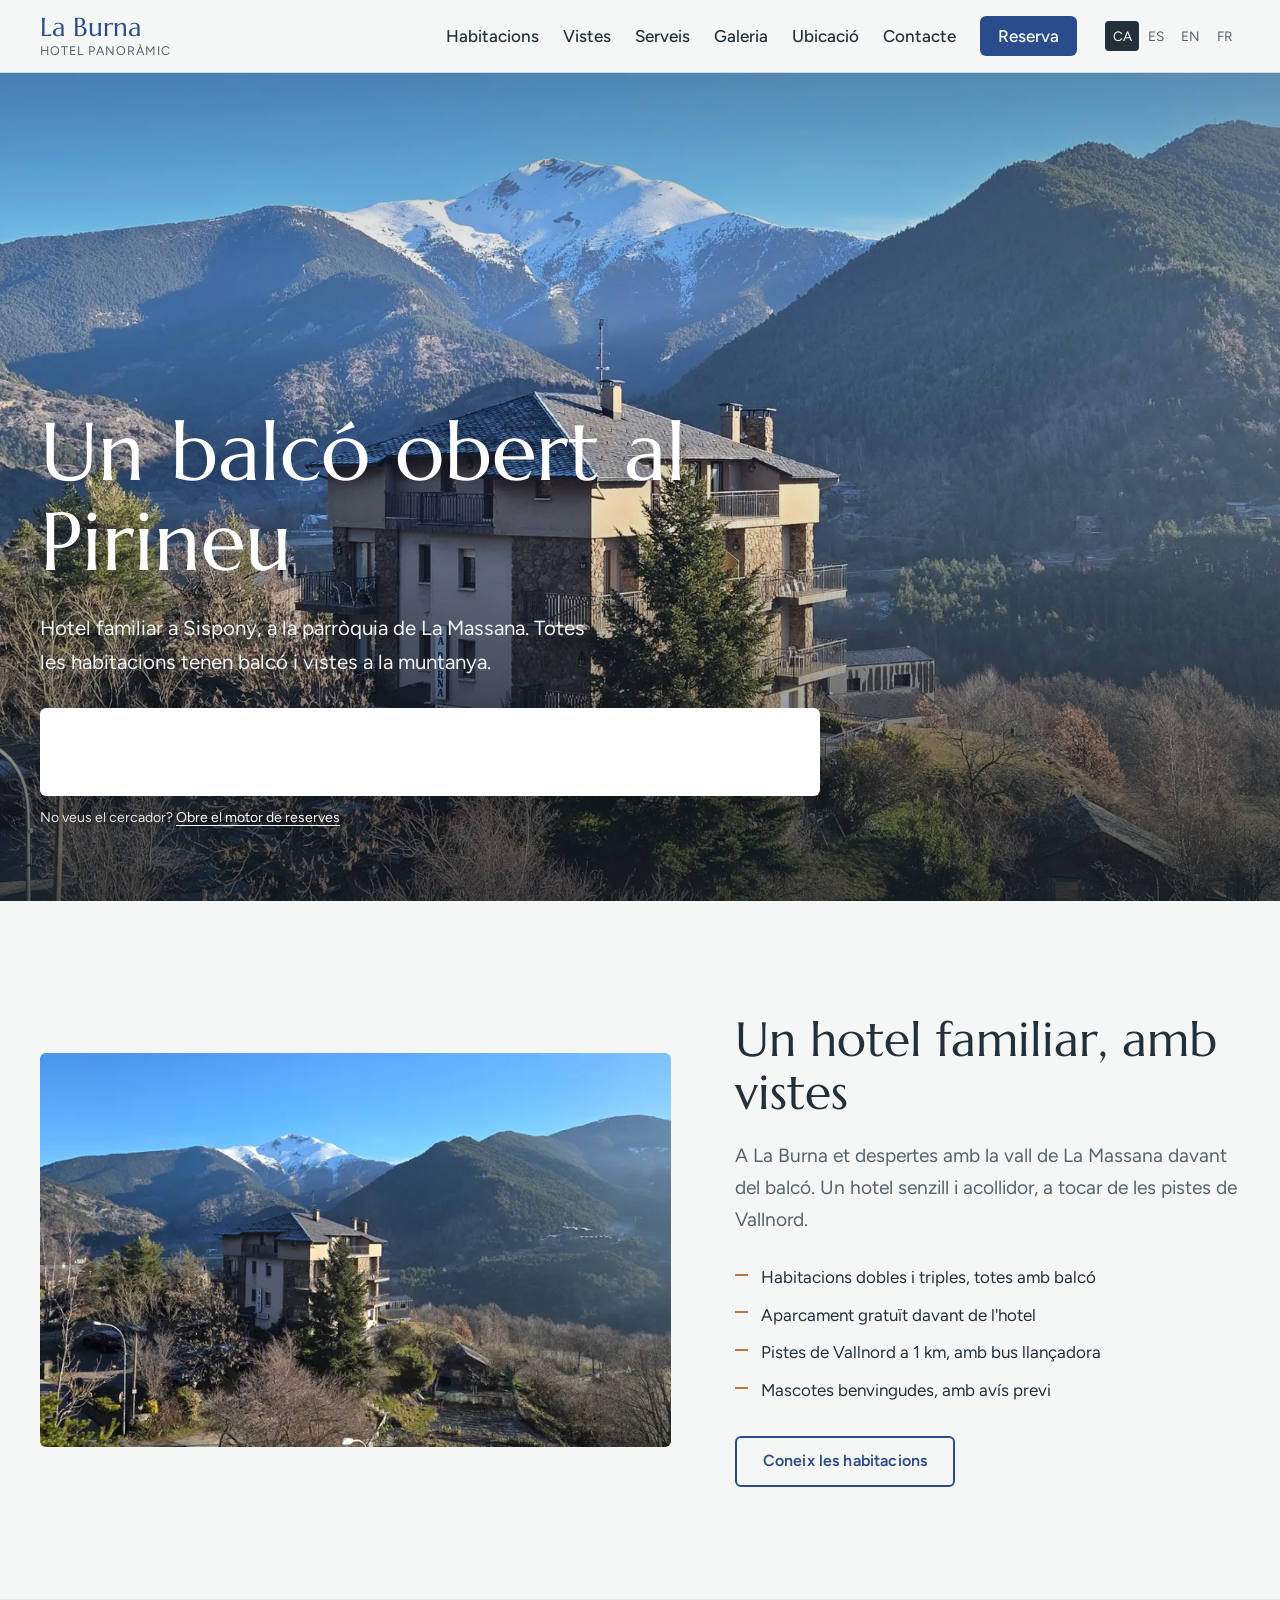
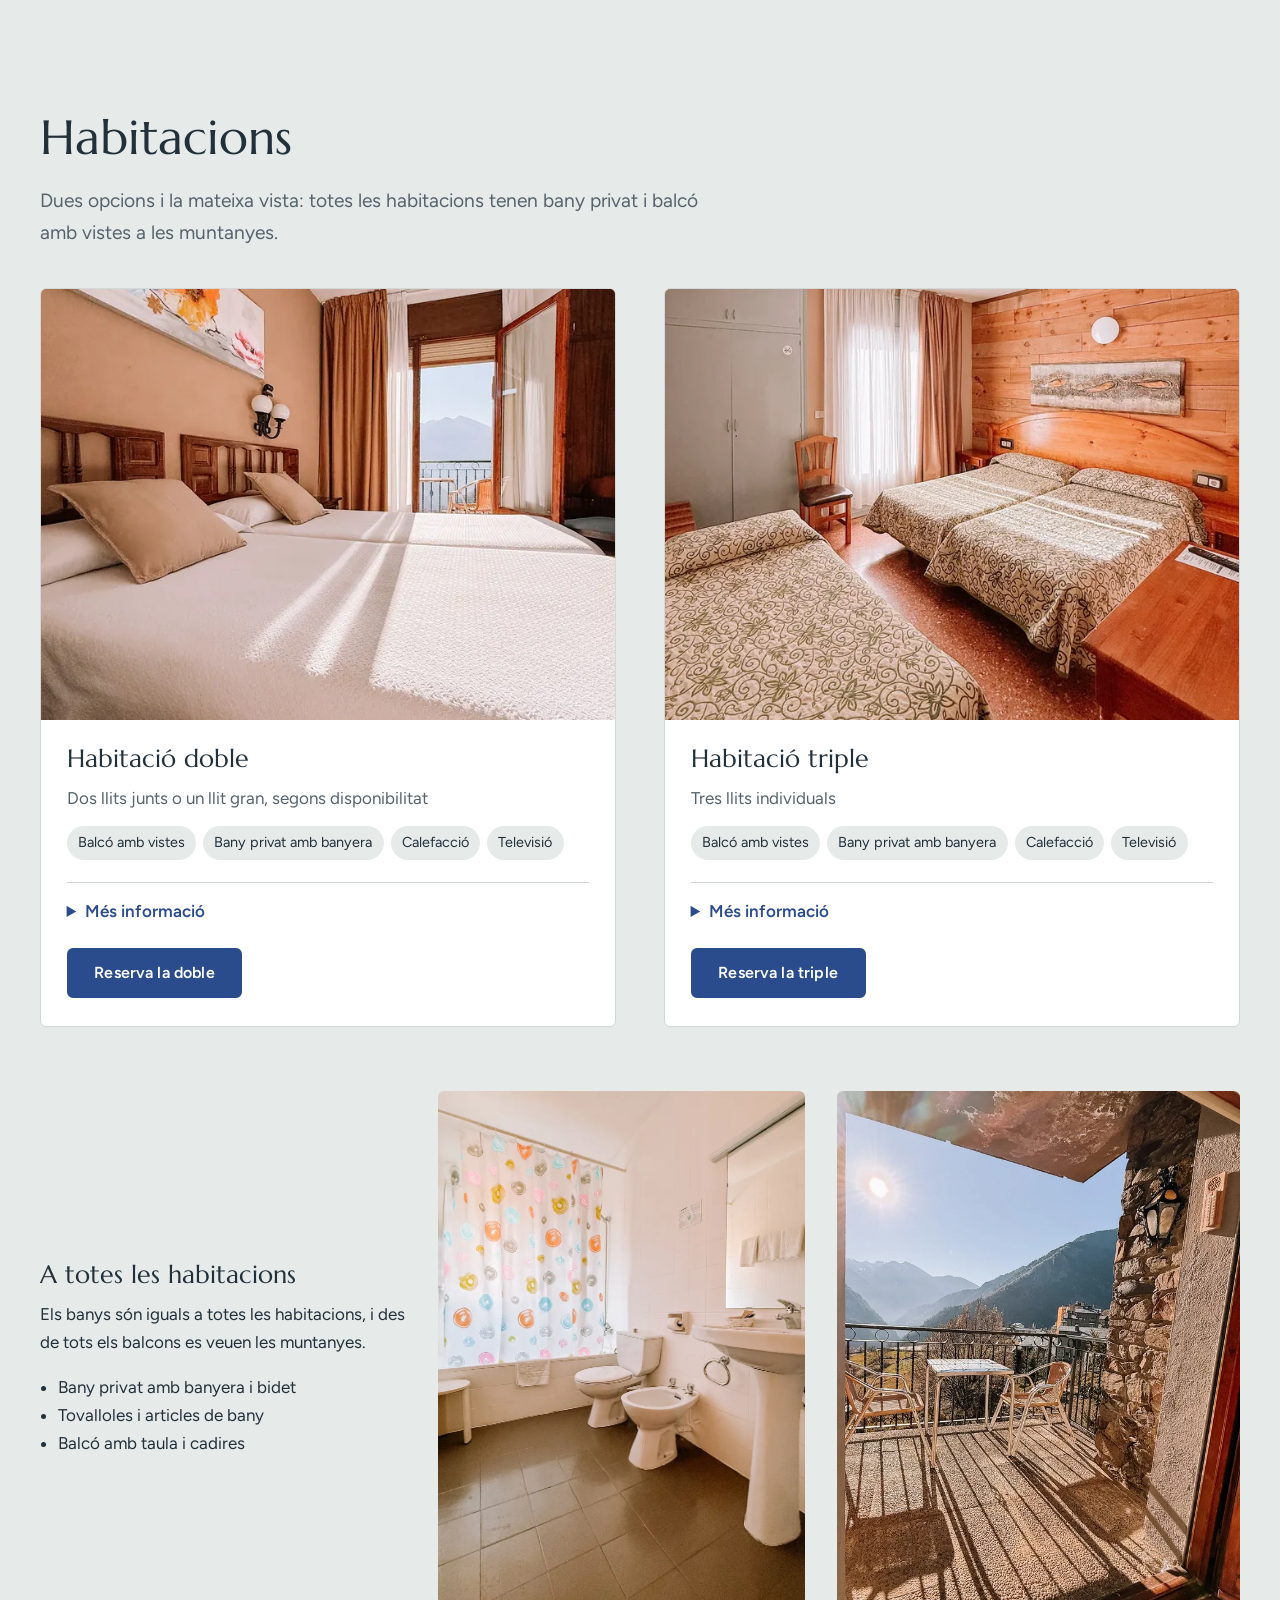
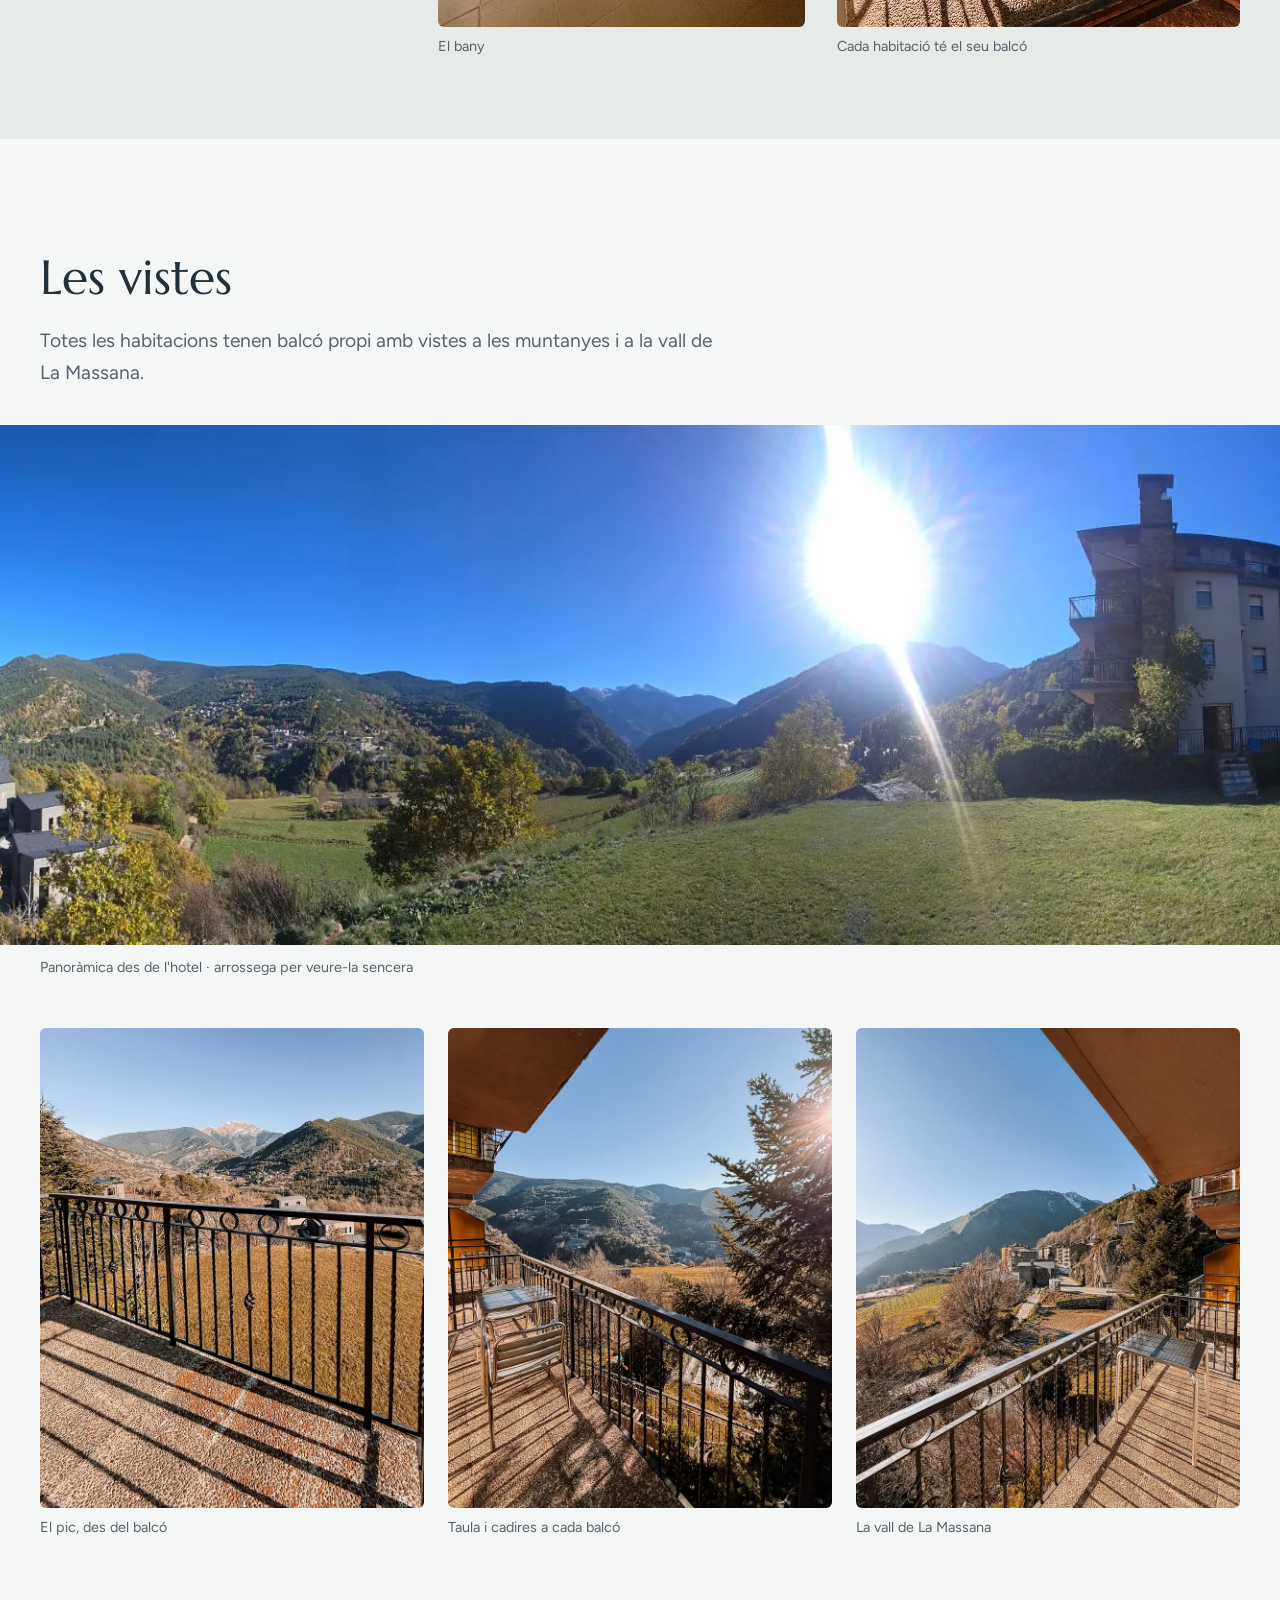
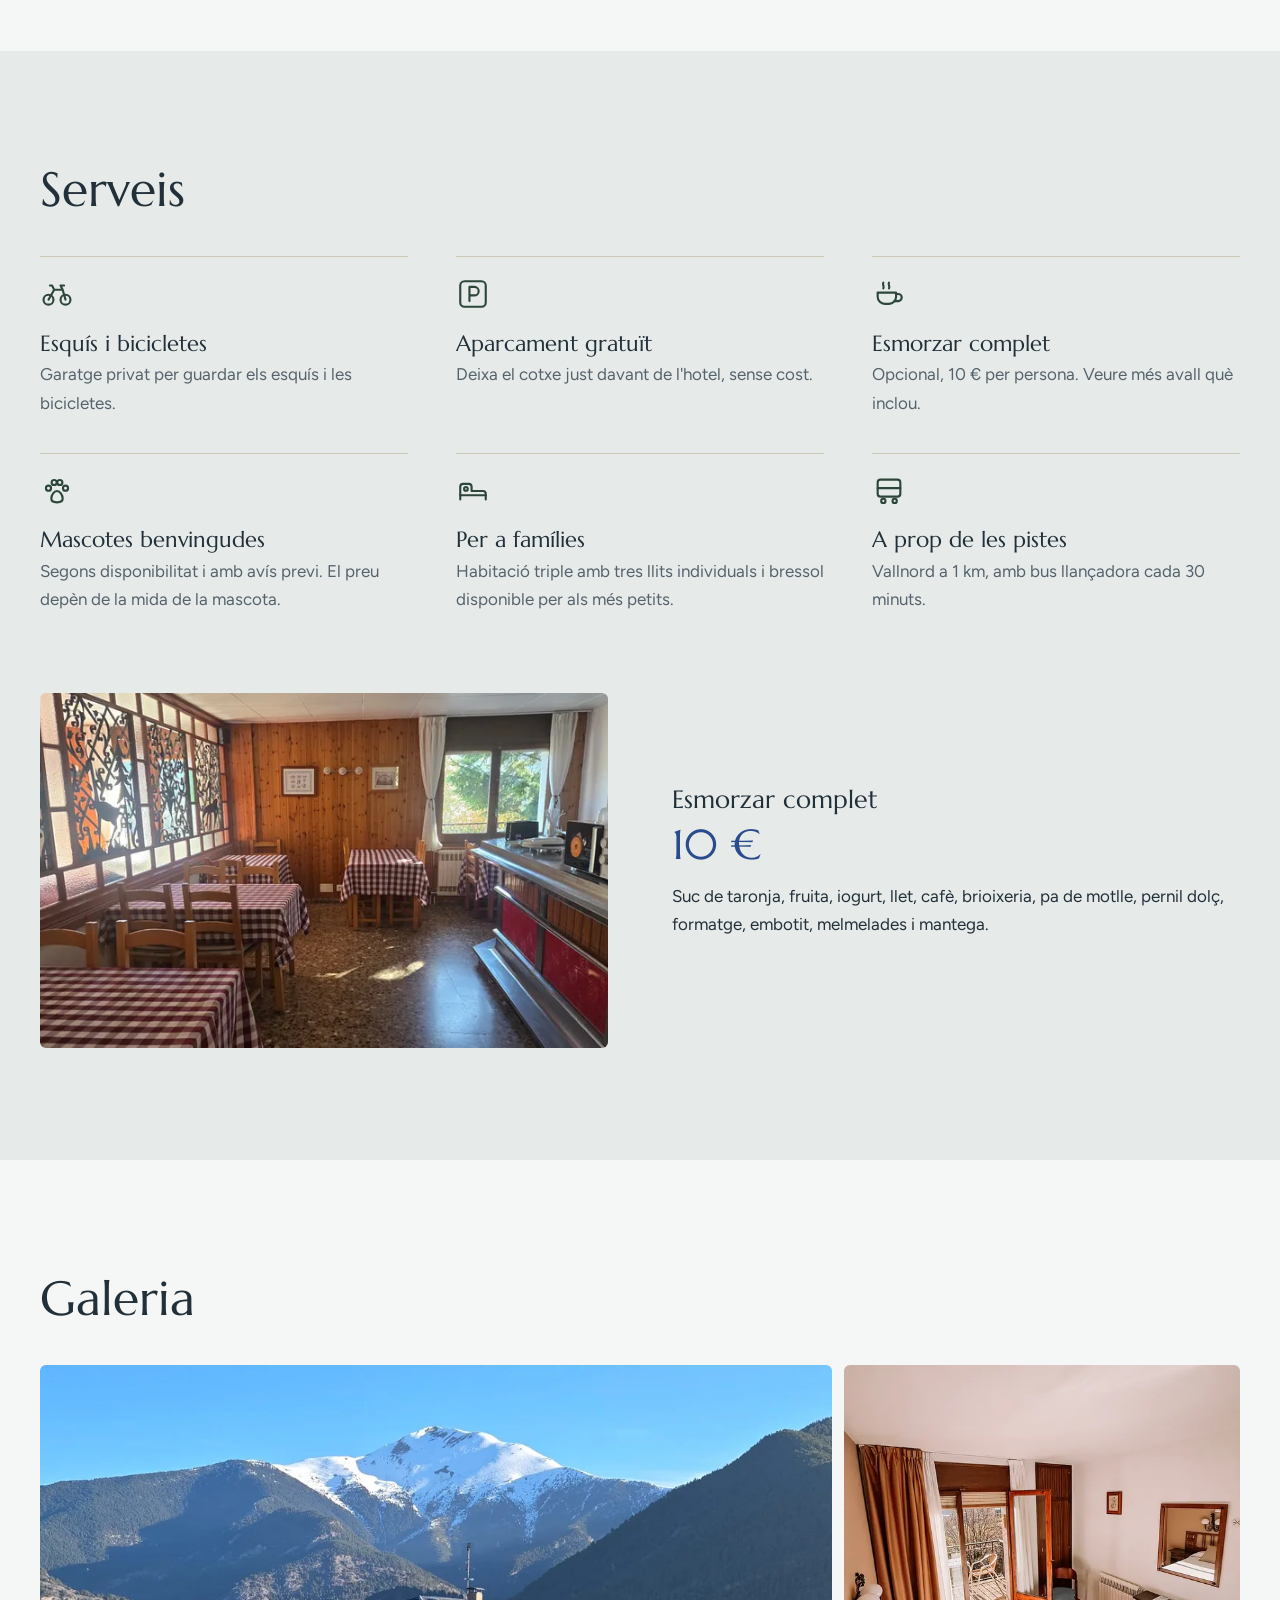
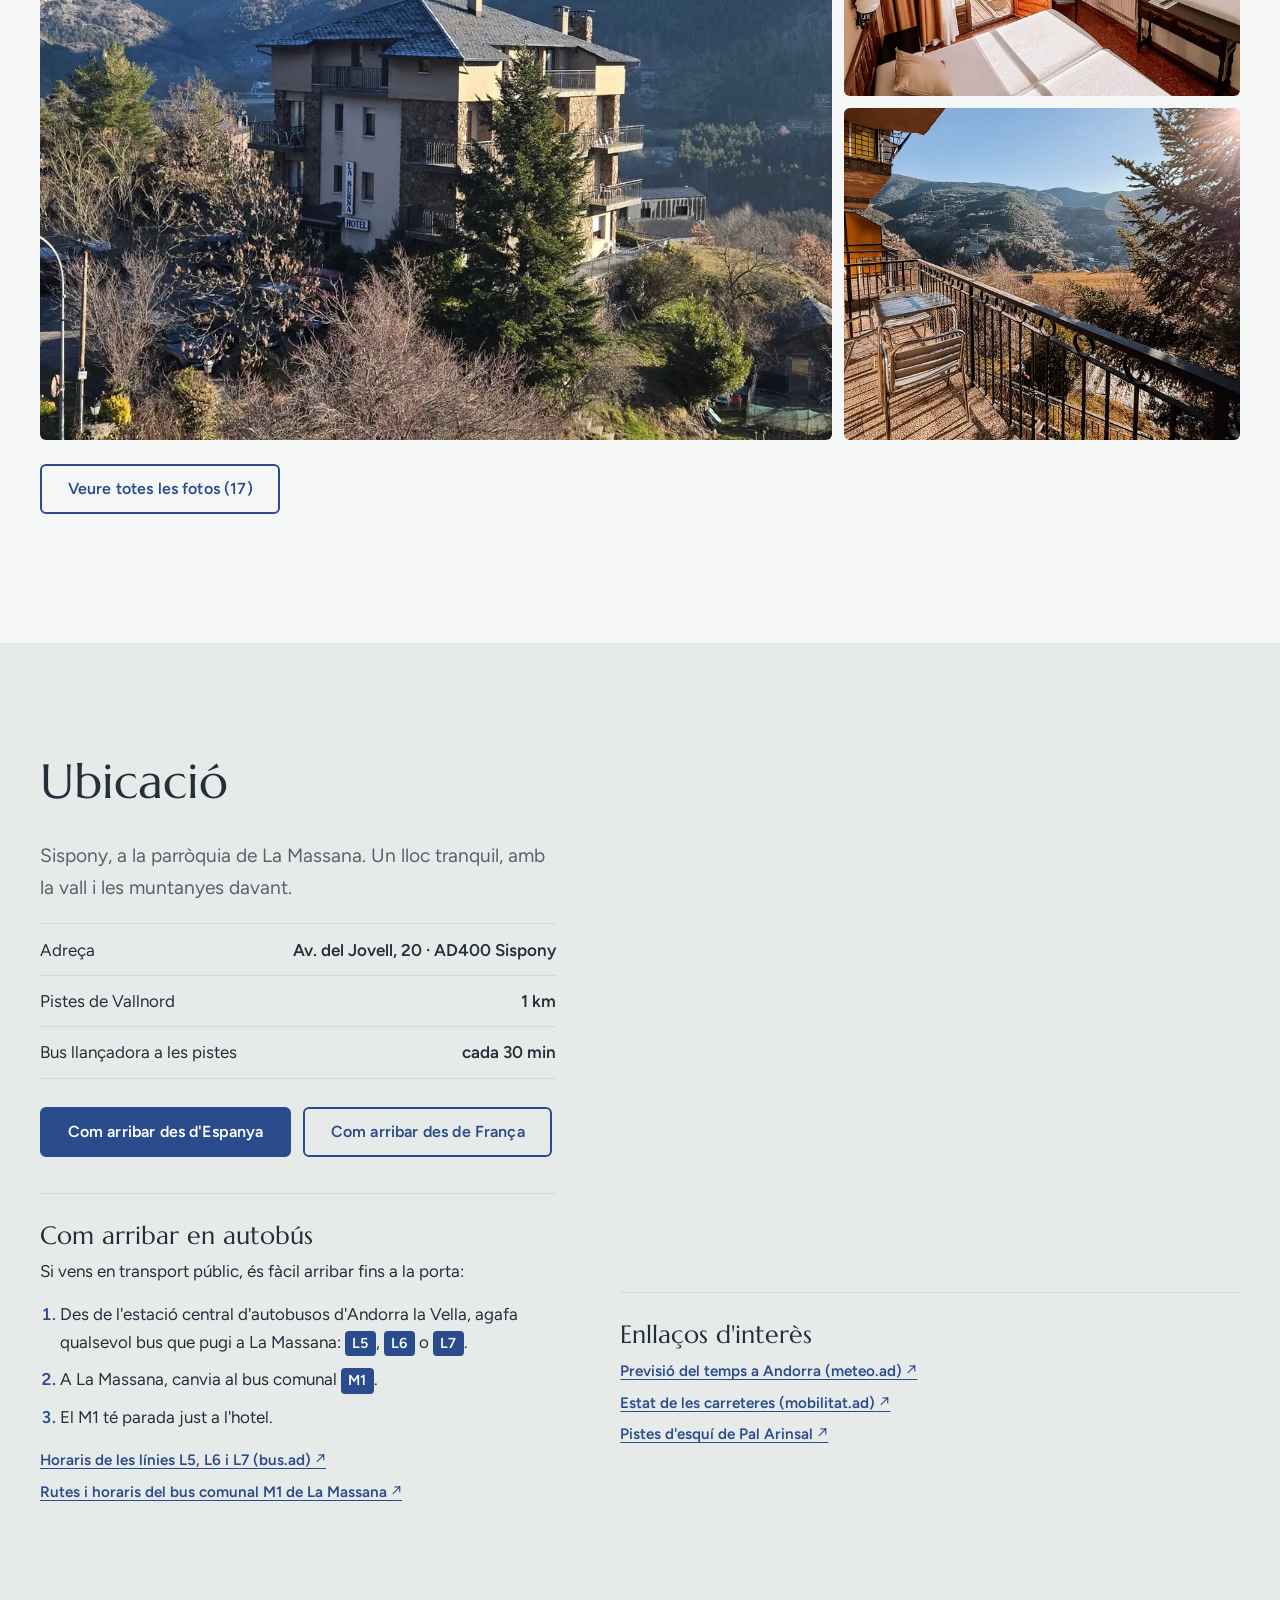
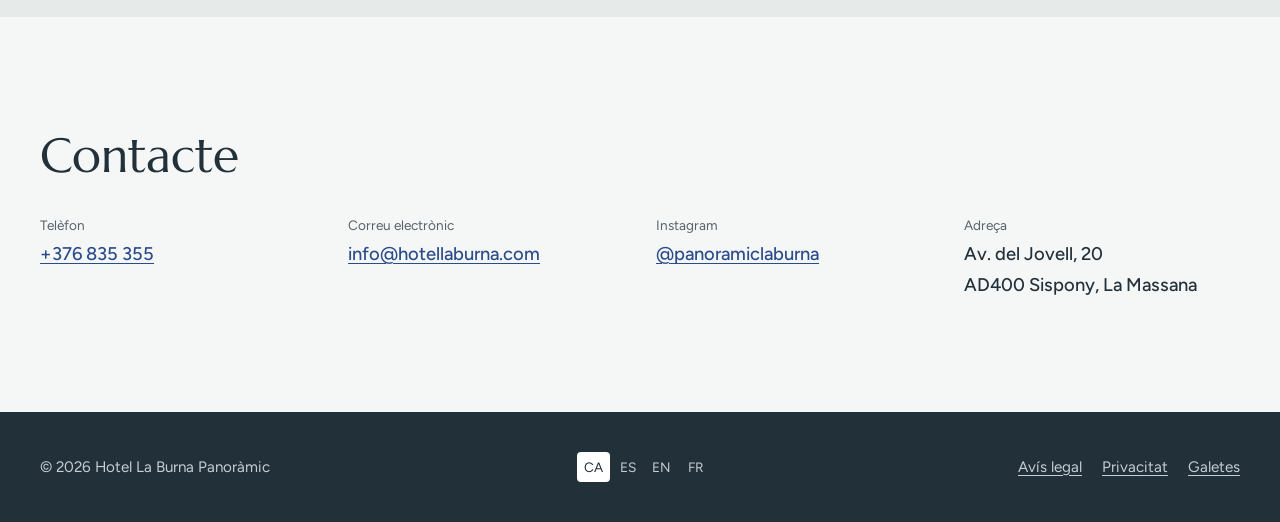
==== index.html @ 26bacc8a "Enllaços d'interès: pistes de Pal Arinsal (palarinsal.com) Co-Authored-By: Claude Opus 5.5 <noreply@" ====
<!DOCTYPE html>
<html lang="ca">
<head>
  <meta charset="UTF-8">
  <meta name="viewport" content="width=device-width, initial-scale=1">
  <title>Hotel La Burna Panoràmic · Hotel familiar a Sispony, Andorra</title>
  <meta name="description" content="Hotel familiar a Sispony (La Massana, Andorra). Habitacions dobles i triples, totes amb balcó i vistes a la muntanya. Aparcament gratuït i pistes de Vallnord a 1 km. Reserva directa.">
  <link rel="canonical" href="https://laburnahotel.com/">

  <!-- Versions d'idioma -->
  <link rel="alternate" hreflang="ca" href="https://laburnahotel.com/">
  <link rel="alternate" hreflang="es" href="https://laburnahotel.com/es/">
  <link rel="alternate" hreflang="en" href="https://laburnahotel.com/en/">
  <link rel="alternate" hreflang="fr" href="https://laburnahotel.com/fr/">
  <link rel="alternate" hreflang="x-default" href="https://laburnahotel.com/">

  <meta property="og:type" content="website">
  <meta property="og:title" content="Hotel La Burna Panoràmic">
  <meta property="og:description" content="Hotel familiar a Sispony, Andorra. Totes les habitacions amb balcó i vistes a la muntanya.">
  <meta property="og:url" content="https://laburnahotel.com/">
  <meta property="og:locale" content="ca_ES">
  <meta property="og:image" content="https://laburnahotel.com/assets/img/hero-hivern-1280.webp">

  <link rel="icon" href="/favicon.ico" sizes="48x48">
  <link rel="icon" href="/assets/img/icon-192.png" type="image/png" sizes="192x192">
  <link rel="apple-touch-icon" href="/apple-touch-icon.png">
  <link rel="preconnect" href="https://fonts.googleapis.com">
  <link rel="preconnect" href="https://fonts.gstatic.com" crossorigin>
  <link href="https://fonts.googleapis.com/css2?family=Figtree:wght@400;500;600&family=Marcellus&display=swap" rel="stylesheet">
  <link rel="stylesheet" href="css/styles.css?v=7">
  <link rel="preload" as="image" href="assets/img/hero-hivern-1920.webp" media="(min-width: 700px)">
  <script src="js/main.js?v=4" defer></script>

  <script type="application/ld+json">
  {
    "@context": "https://schema.org",
    "@type": "Hotel",
    "name": "Hotel La Burna Panoràmic",
    "url": "https://laburnahotel.com/",
    "telephone": "+376 835 355",
    "email": "info@hotellaburna.com",
    "address": {
      "@type": "PostalAddress",
      "streetAddress": "Av. del Jovell, 20",
      "addressLocality": "Sispony, La Massana",
      "postalCode": "AD400",
      "addressCountry": "AD"
    },
    "petsAllowed": true,
    "sameAs": ["https://www.instagram.com/panoramiclaburna"]
  }
  </script>
</head>
<body>
  <a class="skip-link" href="#contingut">Salta al contingut</a>

  <header class="header">
    <div class="container header__inner">
      <a class="header__logo" href="/" aria-label="Hotel La Burna Panoràmic, inici">
        <strong>La Burna</strong>
        <span>HOTEL PANORÀMIC</span>
      </a>

      <button class="header__toggle" type="button" aria-expanded="false" aria-controls="menu" aria-label="Obre el menú">
        <span></span><span></span><span></span>
      </button>

      <nav class="nav" id="menu" aria-label="Menú principal">
        <ul class="nav__list">
          <li><a href="#habitacions">Habitacions</a></li>
          <li><a href="#vistes">Vistes</a></li>
          <li><a href="#serveis">Serveis</a></li>
          <li><a href="#galeria">Galeria</a></li>
          <li><a href="#ubicacio">Ubicació</a></li>
          <li><a href="#contacte">Contacte</a></li>
          <li><a class="nav__cta" href="#reserves">Reserva</a></li>
        </ul>

        <ul class="lang" aria-label="Idioma">
          <li><a href="/" hreflang="ca" lang="ca" aria-current="page">CA</a></li>
          <li><a href="/es/" hreflang="es" lang="es">ES</a></li>
          <li><a href="/en/" hreflang="en" lang="en">EN</a></li>
          <li><a href="/fr/" hreflang="fr" lang="fr">FR</a></li>
        </ul>
      </nav>
    </div>
  </header>

  <main id="contingut">
    <!-- Hero amb vídeo. La foto és la imatge de reserva (mòbil, dades estalviades o «reduir moviment").
         Per canviar el vídeo: assets/video/hero-720.mp4 (ordinador) i hero-540.mp4 (mòbil). -->
    <section class="hero" aria-labelledby="hero-title">
      <div class="hero__media">
        <picture>
          <source media="(max-width: 699px)" srcset="assets/img/hero-hivern-mobil-900.webp">
          <img src="assets/img/hero-hivern-1920.webp" srcset="assets/img/hero-hivern-1280.webp 1280w, assets/img/hero-hivern-1920.webp 1920w" sizes="100vw" alt="L'Hotel La Burna a Sispony, amb el pic nevat al fons" fetchpriority="high">
        </picture>
        <video muted loop playsinline preload="none" aria-hidden="true"
               data-src-large="assets/video/hero-720.mp4?v=2" data-src-small="assets/video/hero-540.mp4?v=2"></video>
      </div>
      <div class="container">
        <h1 class="hero__title" id="hero-title">Un balcó obert al Pirineu</h1>
        <p class="hero__text">Hotel familiar a Sispony, a la parròquia de La Massana. Totes les habitacions tenen balcó i vistes a la muntanya.</p>
        <!-- Cercador d'Octorate dins del hero, com a hotelaldosa.com -->
        <div class="hero__booking" id="reserves">
          <h2 class="visually-hidden">Consulta dates i preus</h2>
          <div class="booking" id="motor-reserves">
            <!-- Motor de reserves Octorate (propietat 336370) -->
            <script type="text/javascript" src="https://resx.octorate.com/octobook/resources/widget/js/form.js" data-sitekey="octosite336370" data-lang="CA"></script>
          </div>
          <p class="booking__fallback">No veus el cercador? <a href="https://book.octorate.com/octobook/site/reservation/calendar.xhtml?codice=336370&amp;lang=CA" target="_blank" rel="noopener">Obre el motor de reserves</a></p>
        </div>
      </div>
    </section>

    <section class="section" id="hotel" aria-labelledby="hotel-title">
      <div class="container intro">
        <div class="intro__photo">
          <img src="assets/img/hotel-vall-1400.webp" srcset="assets/img/hotel-vall-800.webp 800w, assets/img/hotel-vall-1400.webp 1400w" sizes="(max-width: 860px) 100vw, 55vw" alt="L'hotel enmig dels avets, amb la vall de La Massana a la dreta" loading="lazy" width="1400" height="788">
        </div>
        <div>
          <h2 id="hotel-title">Un hotel familiar, amb vistes</h2>
          <p class="lead">A La Burna et despertes amb la vall de La Massana davant del balcó. Un hotel senzill i acollidor, a tocar de les pistes de Vallnord.</p>
          <ul class="intro__facts">
            <li>Habitacions dobles i triples, totes amb balcó</li>
            <li>Aparcament gratuït davant de l'hotel</li>
            <li>Pistes de Vallnord a 1 km, amb bus llançadora</li>
            <li>Mascotes benvingudes, amb avís previ</li>
          </ul>
          <a class="button button--ghost" href="#habitacions">Coneix les habitacions</a>
        </div>
      </div>
    </section>

    <section class="section section--alt" id="habitacions" aria-labelledby="habitacions-title">
      <div class="container">
        <h2 id="habitacions-title">Habitacions</h2>
        <p class="lead">Dues opcions i la mateixa vista: totes les habitacions tenen bany privat i balcó amb vistes a les muntanyes.</p>

        <div class="rooms">
          <article class="card">
            <img src="assets/img/doble-1200.webp" srcset="assets/img/doble-700.webp 700w, assets/img/doble-1200.webp 1200w" sizes="(max-width: 900px) 100vw, 50vw" alt="Habitació doble amb dos llits junts i la finestra oberta a la muntanya" loading="lazy" width="1200" height="900">
            <div class="card__body">
              <h3>Habitació doble</h3>
              <p class="card__meta">Dos llits junts o un llit gran, segons disponibilitat</p>
              <ul class="features">
                <li>Balcó amb vistes</li>
                <li>Bany privat amb banyera</li>
                <li>Calefacció</li>
                <li>Televisió</li>
              </ul>
              <details>
                <summary>Més informació</summary>
                <p>Per a parelles o dues persones. Segons la disponibilitat, la preparem amb un llit gran o amb dos llits junts. Bressol disponible.</p>
              </details>
              <div class="card__actions">
                <a class="button" href="https://book.octorate.com/octobook/site/reservation/calendar.xhtml?codice=336370&amp;room=346972&amp;lang=CA" target="_blank" rel="noopener">Reserva la doble</a>
              </div>
            </div>
          </article>

          <article class="card">
            <img src="assets/img/triple-3llits-1200.webp" srcset="assets/img/triple-3llits-700.webp 700w, assets/img/triple-3llits-1200.webp 1200w" sizes="(max-width: 900px) 100vw, 50vw" alt="Habitació triple amb tres llits individuals i paret de fusta" loading="lazy" width="1200" height="900">
            <div class="card__body">
              <h3>Habitació triple</h3>
              <p class="card__meta">Tres llits individuals</p>
              <ul class="features">
                <li>Balcó amb vistes</li>
                <li>Bany privat amb banyera</li>
                <li>Calefacció</li>
                <li>Televisió</li>
              </ul>
              <details>
                <summary>Més informació</summary>
                <p>Pensada per a famílies i grups petits que vénen a esquiar o a caminar per la muntanya.</p>
              </details>
              <div class="card__actions">
                <a class="button" href="https://book.octorate.com/octobook/site/reservation/calendar.xhtml?codice=336370&amp;room=347176&amp;lang=CA" target="_blank" rel="noopener">Reserva la triple</a>
              </div>
            </div>
          </article>
        </div>

        <div class="common">
          <div class="common__text">
            <h3>A totes les habitacions</h3>
            <p>Els banys són iguals a totes les habitacions, i des de tots els balcons es veuen les muntanyes.</p>
            <ul>
              <li>Bany privat amb banyera i bidet</li>
              <li>Tovalloles i articles de bany</li>
              <li>Balcó amb taula i cadires</li>
            </ul>
          </div>
          <figure>
            <img src="assets/img/bany-900.webp" alt="Bany amb banyera, lavabo i bidet" loading="lazy" width="900" height="1125">
            <figcaption>El bany</figcaption>
          </figure>
          <figure>
            <img src="assets/img/balco-vistes-700.webp" srcset="assets/img/balco-vistes-700.webp 700w, assets/img/balco-vistes-1000.webp 1000w" sizes="(max-width: 900px) 50vw, 30vw" alt="Balcó amb taula i cadires i vistes a les muntanyes de la vall" loading="lazy" width="700" height="875">
            <figcaption>Cada habitació té el seu balcó</figcaption>
          </figure>
        </div>
      </div>
    </section>

    <section class="section" id="vistes" aria-labelledby="vistes-title">
      <div class="container">
        <h2 id="vistes-title">Les vistes</h2>
        <p class="lead">Totes les habitacions tenen balcó propi amb vistes a les muntanyes i a la vall de La Massana.</p>
      </div>
      <figure class="pano" data-pano>
        <div class="pano__track" tabindex="0" role="region" aria-label="Panoràmica de la vall de La Massana. Fes-la lliscar amb el ratolí, el dit o les fletxes del teclat.">
          <img src="assets/img/panoramica-vall.webp" alt="Panoràmica de la vall de La Massana i les muntanyes des de l'hotel" width="2016" height="535" loading="lazy">
        </div>
        <figcaption class="container">Panoràmica des de l'hotel <span aria-hidden="true">· arrossega per veure-la sencera</span></figcaption>
      </figure>
      <div class="container views">
        <figure><img src="assets/img/vista-balco-pic-800.webp" alt="Balcó amb barana de ferro i el pic al fons" loading="lazy" width="800" height="1000"><figcaption>El pic, des del balcó</figcaption></figure>
        <figure><img src="assets/img/vista-balco-vall-800.webp" alt="Balcó amb taula i cadires i la vall al davant" loading="lazy" width="800" height="1000"><figcaption>Taula i cadires a cada balcó</figcaption></figure>
        <figure><img src="assets/img/vista-balco-lateral-800.webp" alt="Vista lateral de la vall des d'un balcó" loading="lazy" width="800" height="1000"><figcaption>La vall de La Massana</figcaption></figure>
      </div>
    </section>

    <section class="section section--alt" id="serveis" aria-labelledby="serveis-title">
      <div class="container">
        <h2 id="serveis-title">Serveis</h2>
        <ul class="grid">
          <li class="service">
            <svg viewBox="0 0 24 24" fill="none" stroke-width="1.5" stroke-linecap="round" stroke-linejoin="round" aria-hidden="true"><circle cx="6" cy="16" r="3.5"/><circle cx="18" cy="16" r="3.5"/><path d="M6 16l4-7h6l2 7M10 9 8.5 6H7M16 9l-1.5-3H17"/></svg>
            <h3>Esquís i bicicletes</h3>
            <p>Garatge privat per guardar els esquís i les bicicletes.</p>
          </li>
          <li class="service">
            <svg viewBox="0 0 24 24" fill="none" stroke-width="1.5" stroke-linecap="round" stroke-linejoin="round" aria-hidden="true"><rect x="3" y="3" width="18" height="18" rx="3"/><path d="M9.5 17V7h3.5a3 3 0 0 1 0 6H9.5"/></svg>
            <h3>Aparcament gratuït</h3>
            <p>Deixa el cotxe just davant de l'hotel, sense cost.</p>
          </li>
          <li class="service">
            <svg viewBox="0 0 24 24" fill="none" stroke-width="1.5" stroke-linecap="round" stroke-linejoin="round" aria-hidden="true"><path d="M4 11h13v3a5 5 0 0 1-5 5H9a5 5 0 0 1-5-5z"/><path d="M17 12h1.5a2.5 2.5 0 0 1 0 5H16"/><path d="M8 4c-1 1.5 1 2.5 0 4M12 4c-1 1.5 1 2.5 0 4"/></svg>
            <h3>Esmorzar complet</h3>
            <p>Opcional, 10 € per persona. Veure més avall què inclou.</p>
          </li>
          <li class="service">
            <svg viewBox="0 0 24 24" fill="none" stroke-width="1.5" stroke-linecap="round" stroke-linejoin="round" aria-hidden="true"><circle cx="6" cy="10" r="1.8"/><circle cx="10" cy="6" r="1.8"/><circle cx="14" cy="6" r="1.8"/><circle cx="18" cy="10" r="1.8"/><path d="M8 17.5c0-3 2-5.5 4-5.5s4 2.5 4 5.5c0 1.6-1.4 2.5-4 2.5s-4-.9-4-2.5z"/></svg>
            <h3>Mascotes benvingudes</h3>
            <p>Segons disponibilitat i amb avís previ. El preu depèn de la mida de la mascota.</p>
          </li>
          <li class="service">
            <svg viewBox="0 0 24 24" fill="none" stroke-width="1.5" stroke-linecap="round" stroke-linejoin="round" aria-hidden="true"><path d="M3 18V9a2 2 0 0 1 2-2h4a2 2 0 0 1 2 2v3h8a2 2 0 0 1 2 2v4"/><path d="M3 15h18"/><circle cx="7" cy="10.5" r="1.3"/></svg>
            <h3>Per a famílies</h3>
            <p>Habitació triple amb tres llits individuals i bressol disponible per als més petits.</p>
          </li>
          <li class="service">
            <svg viewBox="0 0 24 24" fill="none" stroke-width="1.5" stroke-linecap="round" stroke-linejoin="round" aria-hidden="true"><rect x="4" y="4" width="16" height="12" rx="2"/><path d="M4 10h16"/><circle cx="8" cy="19" r="1.5"/><circle cx="16" cy="19" r="1.5"/></svg>
            <h3>A prop de les pistes</h3>
            <p>Vallnord a 1 km, amb bus llançadora cada 30 minuts.</p>
          </li>
        </ul>

        <div class="breakfast">
          <img src="assets/img/esmorzar-1200.webp" srcset="assets/img/esmorzar-700.webp 700w, assets/img/esmorzar-1200.webp 1200w" sizes="(max-width: 820px) 100vw, 50vw" alt="Menjador de l'esmorzar amb parets de fusta" loading="lazy" width="1200" height="675">
          <div>
            <h3>Esmorzar complet</h3>
            <p class="breakfast__price">10 €</p>
            <p>Suc de taronja, fruita, iogurt, llet, cafè, brioixeria, pa de motlle, pernil dolç, formatge, embotit, melmelades i mantega.</p>
          </div>
        </div>
      </div>
    </section>

    <section class="section" id="galeria" aria-labelledby="galeria-title">
      <div class="container">
        <h2 id="galeria-title">Galeria</h2>
        <div class="gallery" data-gallery>
          <button type="button" data-full="assets/img/g-exterior-pic-1600.webp"><img src="assets/img/g-exterior-pic-600.webp" srcset="assets/img/g-exterior-pic-600.webp 600w, assets/img/g-exterior-pic-1600.webp 1600w" sizes="(max-width: 860px) 100vw, 66vw" alt="L'hotel amb el pic nevat al fons" loading="lazy"></button>
          <button type="button" data-full="assets/img/g-doble-balco-1100.webp"><img src="assets/img/g-doble-balco-600.webp" alt="Habitació doble amb sortida al balcó" loading="lazy"></button>
          <button type="button" data-full="assets/img/g-balco-vall-1100.webp"><img src="assets/img/g-balco-vall-600.webp" alt="Balcó amb taula i cadires i vistes a la vall" loading="lazy"></button>
          <button type="button" hidden data-full="assets/img/g-mural-1600.webp"><img src="assets/img/g-mural-600.webp" alt="Mural de ferro forjat i vitralls al menjador" loading="lazy"></button>
          <button type="button" hidden data-full="assets/img/g-triple-balco-1600.webp"><img src="assets/img/g-triple-balco-600.webp" alt="Habitació triple amb la porta oberta al balcó" loading="lazy"></button>
          <button type="button" hidden data-full="assets/img/g-vall-1600.webp"><img src="assets/img/g-vall-600.webp" alt="L'hotel i la vall de La Massana a l'hivern" loading="lazy"></button>
          <button type="button" hidden data-full="assets/img/g-balco-porta-1100.webp"><img src="assets/img/g-balco-porta-600.webp" alt="Porta de l'habitació oberta al balcó" loading="lazy"></button>
          <button type="button" hidden data-full="assets/img/g-doble-llits-1600.webp"><img src="assets/img/g-doble-llits-600.webp" alt="Habitació doble amb dos llits junts" loading="lazy"></button>
          <button type="button" hidden data-full="assets/img/g-menjador-1600.webp"><img src="assets/img/g-menjador-600.webp" alt="Menjador de l'esmorzar" loading="lazy"></button>
          <button type="button" hidden data-full="assets/img/g-balco-pic-1600.webp"><img src="assets/img/g-balco-pic-600.webp" alt="Balcó amb barana de ferro i les muntanyes al davant" loading="lazy"></button>
          <button type="button" hidden data-full="assets/img/g-exterior-vall-1600.webp"><img src="assets/img/g-exterior-vall-600.webp" alt="L'hotel entre els avets, amb la vall al fons" loading="lazy"></button>
          <button type="button" hidden data-full="assets/img/g-doble-moqueta-1600.webp"><img src="assets/img/g-doble-moqueta-600.webp" alt="Habitació doble amb llit gran" loading="lazy"></button>
          <button type="button" hidden data-full="assets/img/g-triple-1100.webp"><img src="assets/img/g-triple-600.webp" alt="Habitació triple" loading="lazy"></button>
          <button type="button" hidden data-full="assets/img/g-balco-lateral-1600.webp"><img src="assets/img/g-balco-lateral-600.webp" alt="Vista de la vall des d'un balcó" loading="lazy"></button>
          <button type="button" hidden data-full="assets/img/g-bany-1600.webp"><img src="assets/img/g-bany-600.webp" alt="Bany amb banyera" loading="lazy"></button>
          <button type="button" hidden data-full="assets/img/g-parking-1600.webp"><img src="assets/img/g-parking-600.webp" alt="Aparcament gratuït davant de l'hotel" loading="lazy"></button>
          <button type="button" hidden data-full="assets/img/g-amenities-1100.webp"><img src="assets/img/g-amenities-600.webp" alt="Articles de bany" loading="lazy"></button>
        </div>
        <p class="gallery-more"><button class="button button--ghost" type="button" data-gallery-all>Veure totes les fotos (17)</button></p>
      </div>
    </section>

    <section class="section section--alt" id="ubicacio" aria-labelledby="ubicacio-title">
      <div class="container">
        <h2 id="ubicacio-title">Ubicació</h2>
        <div class="location">
          <div>
            <p class="lead">Sispony, a la parròquia de La Massana. Un lloc tranquil, amb la vall i les muntanyes davant.</p>
            <ul class="distances">
              <li><span>Adreça</span><b>Av. del Jovell, 20 · AD400 Sispony</b></li>
              <li><span>Pistes de Vallnord</span><b>1 km</b></li>
              <li><span>Bus llançadora a les pistes</span><b>cada 30 min</b></li>
            </ul>
            <div class="location__routes">
              <a class="button" href="https://maps.app.goo.gl/3AbBerw7N61bceEE9" target="_blank" rel="noopener">Com arribar des d'Espanya</a>
              <a class="button button--ghost" href="https://maps.app.goo.gl/Z7vbqREkBzmj3FtT9" target="_blank" rel="noopener">Com arribar des de França</a>
            </div>
            <div class="location__bus">
              <h3>Com arribar en autobús</h3>
              <p>Si vens en transport públic, és fàcil arribar fins a la porta:</p>
              <ol>
                <li>Des de l'estació central d'autobusos d'Andorra la Vella, agafa qualsevol bus que pugi a La Massana: <b class="bus-line">L5</b>, <b class="bus-line">L6</b> o <b class="bus-line">L7</b>.</li>
                <li>A La Massana, canvia al bus comunal <b class="bus-line">M1</b>.</li>
                <li>El M1 té parada just a l'hotel.</li>
              </ol>
              <ul class="link-list">
                <li><a href="https://bus.ad" target="_blank" rel="noopener">Horaris de les línies L5, L6 i L7 (bus.ad)</a></li>
                <li><a href="https://andbuscomunal.net/rutes-i-horaris/la-massana/" target="_blank" rel="noopener">Rutes i horaris del bus comunal M1 de La Massana</a></li>
              </ul>
            </div>
          </div>
          <div class="location__side">
            <div class="map">
              <iframe src="https://www.google.com/maps?q=Hotel+La+Burna+Panor%C3%A0mic,+Av.+del+Jovell+20,+Sispony,+Andorra&amp;output=embed" title="Mapa: Hotel La Burna Panoràmic a Sispony" loading="lazy" referrerpolicy="no-referrer-when-downgrade"></iframe>
            </div>
            <div class="useful-links">
              <h3>Enllaços d'interès</h3>
              <ul class="link-list">
                <li><a href="https://meteo.ad" target="_blank" rel="noopener">Previsió del temps a Andorra (meteo.ad)</a></li>
                <li><a href="https://mobilitat.ad" target="_blank" rel="noopener">Estat de les carreteres (mobilitat.ad)</a></li>
                <li><a href="https://www.palarinsal.com" target="_blank" rel="noopener">Pistes d'esquí de Pal Arinsal</a></li>
              </ul>
            </div>
          </div>
        </div>
      </div>
    </section>

    <section class="section" id="contacte" aria-labelledby="contacte-title">
      <div class="container">
        <h2 id="contacte-title">Contacte</h2>
        <address class="contact">
          <div><small>Telèfon</small><a href="tel:+376835355">+376 835 355</a></div>
          <div><small>Correu electrònic</small><a href="mailto:info@hotellaburna.com">info@hotellaburna.com</a></div>
          <div><small>Instagram</small><a href="https://www.instagram.com/panoramiclaburna" target="_blank" rel="noopener">@panoramiclaburna</a></div>
          <div><small>Adreça</small><span>Av. del Jovell, 20<br>AD400 Sispony, La Massana</span></div>
        </address>
      </div>
    </section>
  </main>

  <footer class="footer">
    <div class="container footer__inner">
      <p>© <span data-year></span> Hotel La Burna Panoràmic</p>
      <ul class="lang" aria-label="Idioma">
        <li><a href="/" hreflang="ca" lang="ca" aria-current="page">CA</a></li>
        <li><a href="/es/" hreflang="es" lang="es">ES</a></li>
        <li><a href="/en/" hreflang="en" lang="en">EN</a></li>
        <li><a href="/fr/" hreflang="fr" lang="fr">FR</a></li>
      </ul>
      <nav class="footer__legal" aria-label="Informació legal">
        <a href="avis-legal.html">Avís legal</a>
        <a href="avis-legal.html#privacitat">Privacitat</a>
        <a href="avis-legal.html#galetes">Galetes</a>
      </nav>
    </div>
  </footer>

  <dialog class="lightbox" aria-label="Galeria de fotos">
    <div class="lightbox__inner">
      <img src="" alt="">
      <p></p>
      <button class="lightbox__btn lightbox__close" type="button" aria-label="Tanca">×</button>
      <button class="lightbox__btn lightbox__prev" type="button" aria-label="Foto anterior">‹</button>
      <button class="lightbox__btn lightbox__next" type="button" aria-label="Foto següent">›</button>
    </div>
  </dialog>
</body>
</html>
---- css/styles.css ----
/* ==========================================================
   Hotel La Burna Panoràmic — estils comuns (CA / ES / EN / FR)
   Paleta presa de l'hotel: pissarra de la teulada, avet,
   neu, pedra i el blau marí del logotip.
   ========================================================== */
:root {
  --pissarra: #22303a;
  --pissarra-2: #3b4a55;
  --neu: #f5f7f6;
  --boira: #e6ebea;
  --pedra: #cfc7b8;
  --avet: #2c4639;
  --avet-2: #233a2f;
  --blau: #2b4c8c;
  --blau-fosc: #1f3a6e;
  --mel: #b8793a;
  --text-suau: #56636c;
  --linia: #d3d9d8;
  --radi: 6px;
  --ample: 1200px;
  --display: "Marcellus", "Times New Roman", serif;
  --text: "Figtree", "Helvetica Neue", Arial, sans-serif;
}

*, *::before, *::after { box-sizing: border-box; }
html { scroll-behavior: smooth; scroll-padding-top: 76px; }
@media (prefers-reduced-motion: reduce) { html { scroll-behavior: auto; } }

body {
  margin: 0;
  font-family: var(--text);
  font-size: 1.0625rem;
  line-height: 1.65;
  color: var(--pissarra);
  background: var(--neu);
  -webkit-font-smoothing: antialiased;
}
img, video { max-width: 100%; height: auto; display: block; }
a { color: var(--blau); text-underline-offset: 3px; }
a:hover { color: var(--blau-fosc); }
:focus-visible { outline: 3px solid var(--mel); outline-offset: 3px; }

h1, h2, h3 {
  font-family: var(--display);
  font-weight: 400;
  line-height: 1.1;
  margin: 0 0 .45em;
  color: var(--pissarra);
}
h2 { font-size: clamp(2rem, 4vw, 3rem); }
h3 { font-size: 1.55rem; }
p { margin: 0 0 1em; max-width: 64ch; }

.container { width: min(100% - 2.5rem, var(--ample)); margin-inline: auto; }
.section { padding-block: clamp(4rem, 9vw, 7rem); }
.section--alt { background: var(--boira); }
.lead { font-size: 1.2rem; color: var(--text-suau); max-width: 56ch; }

.skip-link { position: absolute; left: -999px; top: 0; z-index: 100; background: var(--mel); color: #fff; padding: .6rem 1rem; }
.skip-link:focus { left: 1rem; }

/* ---------- botons ---------- */
.button {
  display: inline-flex; align-items: center; justify-content: center; gap: .5rem;
  font: 600 1rem/1 var(--text); letter-spacing: .01em;
  padding: .95rem 1.6rem;
  border-radius: var(--radi);
  border: 2px solid var(--blau);
  background: var(--blau); color: #fff; text-decoration: none;
  cursor: pointer;
  transition: background-color .15s, color .15s, border-color .15s;
}
.button:hover { background: var(--blau-fosc); border-color: var(--blau-fosc); color: #fff; }
.button--ghost { background: transparent; color: var(--blau); }
.button--ghost:hover { background: var(--blau); color: #fff; }
.button--light { background: #fff; border-color: #fff; color: var(--pissarra); }
.button--light:hover { background: var(--neu); border-color: var(--neu); color: var(--pissarra); }
.button--small { padding: .6rem 1.05rem; font-size: .95rem; }

/* ---------- capçalera ---------- */
.header {
  position: sticky; top: 0; z-index: 50;
  background: rgba(245, 247, 246, .97);
  border-bottom: 1px solid var(--linia);
}
.header__inner { display: flex; align-items: center; gap: 1.5rem; min-height: 72px; }
.header__logo { display: flex; flex-direction: column; text-decoration: none; color: var(--pissarra); line-height: 1; }
.header__logo strong { font: 400 1.6rem/1 var(--display); color: var(--blau); }
.header__logo span { font-size: .78rem; letter-spacing: .08em; color: var(--text-suau); margin-top: .3rem; }
.nav { margin-left: auto; display: flex; align-items: center; gap: 1.75rem; }
.nav__list, .lang { list-style: none; margin: 0; padding: 0; display: flex; align-items: center; }
.nav__list { gap: 1.5rem; }
.nav__list a { color: var(--pissarra); text-decoration: none; font-weight: 500; }
.nav__list a:hover { color: var(--blau); text-decoration: underline; }
.nav__list a.nav__cta { background: var(--blau); color: #fff; padding: .6rem 1.15rem; border-radius: var(--radi); text-decoration: none; }
.nav__list a.nav__cta:hover { background: var(--blau-fosc); color: #fff; }
.lang { gap: .15rem; font-size: .85rem; }
.lang a { display: block; padding: .25rem .45rem; border-radius: 4px; color: var(--text-suau); text-decoration: none; }
.lang a:hover { background: var(--boira); color: var(--pissarra); }
.lang a[aria-current="page"] { background: var(--pissarra); color: #fff; }
.header__toggle { display: none; margin-left: auto; width: 46px; height: 46px; border: 1px solid var(--linia); border-radius: var(--radi); background: transparent; cursor: pointer; flex-direction: column; justify-content: center; align-items: center; gap: 5px; }
.header__toggle span { width: 20px; height: 2px; background: var(--pissarra); }

@media (max-width: 980px) {
  .header__toggle { display: inline-flex; }
  .nav {
    position: absolute; top: 100%; left: 0; right: 0;
    display: none; flex-direction: column; align-items: stretch; gap: 1rem;
    background: var(--neu); border-bottom: 1px solid var(--linia);
    padding: .5rem 1.25rem 1.5rem;
  }
  .nav.is-open { display: flex; }
  .nav__list { flex-direction: column; align-items: stretch; gap: 0; }
  .nav__list a { display: block; padding: .8rem 0; border-bottom: 1px solid var(--boira); }
  .nav__list a.nav__cta { margin-top: 1rem; text-align: center; border-bottom: 0; }
}

/* ---------- hero amb vídeo ---------- */
.hero {
  position: relative; isolation: isolate;
  min-height: min(92vh, 880px);
  display: flex; align-items: flex-end;
  color: #fff;
  background: var(--pissarra);
  overflow: hidden;
}
.hero__media, .hero__media img, .hero__media video {
  position: absolute; inset: 0; width: 100%; height: 100%; object-fit: cover;
}
.hero__media { z-index: -2; }
.hero__media video { opacity: 0; transition: opacity 1.2s ease; }
.hero__media video.is-playing { opacity: 1; }
.hero::after {
  content: ""; position: absolute; inset: 0; z-index: -1;
  background: linear-gradient(180deg, rgba(20, 28, 34, .35) 0%, rgba(20, 28, 34, 0) 30%, rgba(20, 28, 34, .1) 55%, rgba(20, 28, 34, .72) 100%);
}
.hero .container { padding-bottom: clamp(3rem, 8vh, 5.5rem); }
.hero__title { color: #fff; font-size: clamp(2.7rem, 6.4vw, 5.4rem); max-width: 13ch; margin-bottom: .3em; text-shadow: 0 1px 24px rgba(0,0,0,.25); }
.hero__text { font-size: clamp(1.1rem, 1.6vw, 1.3rem); max-width: 44ch; color: #eef2f1; margin-bottom: 1.8rem; }
.hero__actions { display: flex; flex-wrap: wrap; gap: .8rem; }
.hero__actions .button--ghost { color: #fff; border-color: rgba(255,255,255,.85); }
.hero__actions .button--ghost:hover { background: #fff; color: var(--pissarra); }
@media (prefers-reduced-motion: no-preference) {
  .hero .container > * { animation: pujar .9s ease both; }
  .hero .container > *:nth-child(2) { animation-delay: .12s; }
  .hero .container > *:nth-child(3) { animation-delay: .24s; }
}
@keyframes pujar { from { opacity: 0; transform: translateY(14px); } to { opacity: 1; transform: none; } }

/* ---------- cercador de reserves dins del hero ---------- */
.hero__booking { margin-top: 1.6rem; max-width: 780px; }
.hero__booking .booking { padding: .5rem .75rem; min-height: 88px; box-shadow: 0 18px 44px rgba(10, 16, 20, .32); }
.hero__booking .booking__fallback { margin-top: .6rem; font-size: .88rem; color: rgba(255, 255, 255, .88); text-shadow: 0 1px 6px rgba(0, 0, 0, .45); }
.hero__booking .booking__fallback a { color: #fff; }
.location__routes { display: flex; flex-wrap: wrap; gap: .75rem; }
.location__bus { margin-top: 2.25rem; padding-top: 1.75rem; border-top: 1px solid var(--linia); }
.location__bus h3 { margin-bottom: .5rem; }
.location__bus > p { margin: 0 0 .9rem; }
.link-list { list-style: none; margin: 1.1rem 0 0; padding: 0; display: grid; gap: .4rem; font-size: .95rem; }
.link-list a { color: var(--blau); font-weight: 600; }
.link-list a::after { content: " ↗"; font-weight: 400; }
.location__bus ol { margin: 0; padding-left: 1.25rem; display: grid; gap: .55rem; }
.location__bus li::marker { color: var(--blau); font-weight: 600; }
.bus-line { display: inline-block; padding: .05rem .45rem; border-radius: 4px; background: var(--blau); color: #fff; font-size: .85em; font-weight: 600; letter-spacing: .02em; }
.useful-links { margin-top: 2rem; padding-top: 1.75rem; border-top: 1px solid var(--linia); }
.useful-links .link-list { margin-top: .5rem; }
.visually-hidden { position: absolute; width: 1px; height: 1px; margin: -1px; padding: 0; overflow: hidden; clip: rect(0 0 0 0); white-space: nowrap; border: 0; }

/* ---------- banda de reserves (versions ES/EN/FR, pendents d'actualitzar) ---------- */
.booking-band { background: var(--avet); color: #e4ece7; padding-block: clamp(2.5rem, 5vw, 3.5rem); }
.booking-band h2 { color: #fff; font-size: clamp(1.7rem, 3vw, 2.3rem); margin-bottom: .2em; }
.booking-band p { color: #c9d6cf; margin: 0; }
.booking-band__head { display: flex; flex-wrap: wrap; justify-content: space-between; align-items: end; gap: .5rem 2rem; margin-bottom: 1.5rem; }
.booking {
  background: #fff; color: var(--pissarra);
  border-radius: var(--radi);
  padding: clamp(1rem, 3vw, 1.75rem);
  min-height: 96px;
}
.booking__fallback { margin: 1rem 0 0; font-size: .95rem; color: #c9d6cf; }
.booking__fallback a { color: #fff; }

/* ---------- presentació ---------- */
.intro { display: grid; grid-template-columns: 1.25fr 1fr; gap: clamp(2rem, 5vw, 5rem); align-items: center; }
.intro__photo img { width: 100%; aspect-ratio: 16 / 10; object-fit: cover; border-radius: var(--radi); }
.intro__facts { list-style: none; padding: 0; margin: 1.75rem 0 2rem; display: grid; gap: .6rem; }
.intro__facts li { padding-left: 1.6rem; position: relative; }
.intro__facts li::before { content: ""; position: absolute; left: 0; top: .62em; width: .8rem; height: 2px; background: var(--mel); }
@media (max-width: 860px) { .intro { grid-template-columns: 1fr; } }

/* ---------- habitacions ---------- */
.rooms { display: grid; grid-template-columns: 1fr 1fr; gap: clamp(1.5rem, 4vw, 3rem); margin-top: 2.5rem; }
.card { background: #fff; border-radius: var(--radi); overflow: hidden; display: flex; flex-direction: column; border: 1px solid var(--linia); }
.card img { width: 100%; aspect-ratio: 4 / 3; object-fit: cover; }
.card__body { padding: 1.6rem 1.6rem 1.75rem; display: flex; flex-direction: column; flex: 1; }
.card__meta { color: var(--text-suau); margin-bottom: .9rem; }
.features { list-style: none; padding: 0; margin: 0 0 1.4rem; display: flex; flex-wrap: wrap; gap: .45rem; }
.features li { font-size: .9rem; padding: .3rem .7rem; background: var(--boira); border-radius: 999px; }
.card details { margin: 0 0 1.4rem; border-top: 1px solid var(--linia); padding-top: .9rem; }
.card summary { cursor: pointer; font-weight: 600; color: var(--blau); }
.card details p { margin: .7rem 0 0; color: var(--text-suau); }
.card__actions { margin-top: auto; display: flex; flex-wrap: wrap; gap: .7rem; }
.common { display: grid; grid-template-columns: 1fr 1fr 1.1fr; gap: clamp(1rem, 3vw, 2rem); margin-top: clamp(2.5rem, 5vw, 4rem); align-items: stretch; }
.common figure { margin: 0; }
.common img { width: 100%; height: 100%; aspect-ratio: 4 / 5; object-fit: cover; border-radius: var(--radi); }
.common figcaption { font-size: .9rem; color: var(--text-suau); margin-top: .5rem; }
.common__text { align-self: center; }
.common__text ul { padding-left: 1.1rem; margin: 0; }
@media (max-width: 900px) {
  .rooms { grid-template-columns: 1fr; }
  .common { grid-template-columns: 1fr 1fr; }
  .common__text { grid-column: 1 / -1; grid-row: 1; }
}

/* ---------- serveis ---------- */
.grid { list-style: none; padding: 0; margin: 2.5rem 0 0; display: grid; grid-template-columns: repeat(3, 1fr); gap: 2.25rem 3rem; }
.service { border-top: 1px solid var(--pedra); padding-top: 1.25rem; }
.service svg { width: 34px; height: 34px; stroke: var(--avet); margin-bottom: .8rem; }
.service h3 { font-size: 1.35rem; margin-bottom: .3rem; }
.service p { margin: 0; color: var(--text-suau); }
@media (max-width: 900px) { .grid { grid-template-columns: 1fr 1fr; } }
@media (max-width: 560px) { .grid { grid-template-columns: 1fr; } }

.breakfast { display: grid; grid-template-columns: 1fr 1fr; gap: clamp(2rem, 5vw, 4rem); align-items: center; margin-top: clamp(3rem, 7vw, 5rem); }
.breakfast img { width: 100%; aspect-ratio: 16 / 10; object-fit: cover; border-radius: var(--radi); }
.breakfast__price { font: 400 2.6rem/1 var(--display); color: var(--blau); margin: .2rem 0 1rem; }
@media (max-width: 820px) { .breakfast { grid-template-columns: 1fr; } }

/* ---------- galeria ---------- */
/* Mosaic com a Valle del Reposo: una foto gran i dues de petites; la resta s'obre al visor */
.gallery { display: grid; grid-template-columns: 2fr 1fr; grid-template-rows: repeat(2, minmax(0, 1fr)); gap: .75rem; margin-top: 2.5rem; aspect-ratio: 16 / 9; }
.gallery button { padding: 0; border: 0; background: var(--boira); border-radius: var(--radi); overflow: hidden; cursor: zoom-in; min-height: 0; }
.gallery button:first-child { grid-row: span 2; }
.gallery button[hidden] { display: none; }
.gallery img { width: 100%; height: 100%; object-fit: cover; transition: transform .4s ease; }
.gallery button:hover img { transform: scale(1.03); }
.gallery-more { margin-top: 1.5rem; }
@media (max-width: 700px) {
  .gallery { grid-template-columns: 1fr 1fr; grid-template-rows: auto auto; aspect-ratio: auto; gap: .5rem; }
  .gallery button:first-child { grid-column: span 2; grid-row: auto; aspect-ratio: 4 / 3; }
  .gallery button:not(:first-child) { aspect-ratio: 1; }
}
@media (prefers-reduced-motion: reduce) { .gallery img { transition: none; } }

.lightbox { border: 0; padding: 0; background: transparent; max-width: 100vw; max-height: 100vh; width: 100vw; height: 100vh; }
.lightbox::backdrop { background: rgba(16, 22, 27, .92); }
.lightbox__inner { position: relative; width: 100%; height: 100%; display: flex; flex-direction: column; align-items: center; justify-content: center; padding: 3.5rem 4.5rem 2rem; }
.lightbox img { max-width: 100%; max-height: calc(100vh - 7rem); object-fit: contain; border-radius: 4px; }
.lightbox p { color: #dfe6e3; margin: .9rem 0 0; text-align: center; }
.lightbox__btn { position: absolute; background: rgba(255,255,255,.12); color: #fff; border: 0; width: 48px; height: 48px; border-radius: 50%; font-size: 1.6rem; line-height: 1; cursor: pointer; }
.lightbox__btn:hover { background: rgba(255,255,255,.25); }
.lightbox__close { top: 1rem; right: 1rem; }
.lightbox__prev { left: 1rem; top: 50%; transform: translateY(-50%); }
.lightbox__next { right: 1rem; top: 50%; transform: translateY(-50%); }
@media (max-width: 600px) {
  .lightbox__inner { padding: 3.5rem .75rem 4.5rem; }
  .lightbox__prev, .lightbox__next { top: auto; bottom: 1rem; transform: none; }
  .lightbox__prev { left: calc(50% - 56px); } .lightbox__next { right: calc(50% - 56px); }
}

/* ---------- ubicació ---------- */
.location { display: grid; grid-template-columns: 1fr 1.2fr; gap: clamp(2rem, 5vw, 4rem); align-items: start; margin-top: 2rem; }
.distances { list-style: none; padding: 0; margin: 1.25rem 0 1.75rem; border-top: 1px solid var(--linia); }
.distances li { display: flex; justify-content: space-between; gap: 1rem; padding: .7rem 0; border-bottom: 1px solid var(--linia); }
.distances b { font-weight: 600; white-space: nowrap; }
.map { border-radius: var(--radi); overflow: hidden; background: var(--boira); min-height: 360px; }
.map iframe { width: 100%; height: 100%; min-height: 420px; border: 0; display: block; }
@media (max-width: 860px) { .location { grid-template-columns: 1fr; } }

/* ---------- contacte ---------- */
.contact { font-style: normal; display: grid; grid-template-columns: repeat(4, 1fr); gap: 1.5rem 2rem; margin-top: 2rem; }
.contact small { display: block; color: var(--text-suau); font-size: .85rem; margin-bottom: .2rem; }
.contact a, .contact span { font-size: 1.15rem; font-weight: 500; overflow-wrap: anywhere; }
@media (max-width: 900px) { .contact { grid-template-columns: 1fr 1fr; } }
@media (max-width: 520px) { .contact { grid-template-columns: 1fr; } }

/* ---------- peu ---------- */
.footer { background: var(--pissarra); color: #c4ced3; padding-block: 2.5rem; font-size: .95rem; }
.footer a { color: #fff; }
.footer__inner { display: flex; flex-wrap: wrap; justify-content: space-between; align-items: center; gap: 1rem 2rem; }
.footer p { margin: 0; }
.footer .lang a { color: #c4ced3; }
.footer .lang a[aria-current="page"] { background: #fff; color: var(--pissarra); }

/* Textos provisionals (pàgines ES / EN / FR mentre no es tradueixin) */
.placeholder { color: var(--text-suau); font-style: italic; }

/* Mòbil: més contrast sota el text del hero */
@media (max-width: 699px) {
  .hero { min-height: 88vh; }
  .hero::after { background: linear-gradient(180deg, rgba(20,28,34,.25) 0%, rgba(20,28,34,.15) 35%, rgba(20,28,34,.8) 75%, rgba(20,28,34,.88) 100%); }
}

/* ---------- les vistes: panoràmica arrossegable + balcons ---------- */
.pano { margin: 2.25rem 0 0; }
.pano__track {
  overflow-x: auto; overflow-y: hidden;
  cursor: grab; scrollbar-width: thin; scrollbar-color: var(--pedra) transparent;
  -webkit-overflow-scrolling: touch;
}
.pano__track.is-dragging { cursor: grabbing; }
.pano__track img { height: clamp(260px, 42vw, 520px); width: auto; max-width: none; user-select: none; -webkit-user-drag: none; }
.pano figcaption { font-size: .9rem; color: var(--text-suau); margin-top: .7rem; }
.views { display: grid; grid-template-columns: repeat(3, 1fr); gap: clamp(.75rem, 2vw, 1.5rem); margin-top: clamp(2rem, 4vw, 3rem); }
.views figure { margin: 0; }
.views img { width: 100%; aspect-ratio: 4 / 5; object-fit: cover; border-radius: var(--radi); }
.views figcaption { font-size: .9rem; color: var(--text-suau); margin-top: .5rem; }
@media (max-width: 700px) {
  .views { grid-template-columns: 1fr 1fr; }
  .views figure:first-child { grid-column: 1 / -1; }
  .views figure:first-child img { aspect-ratio: 4 / 3; }
}

/* ---------- peu: enllaços legals ---------- */
.footer__legal { display: flex; flex-wrap: wrap; gap: .5rem 1.25rem; }
.footer__legal a { color: #c4ced3; }
.footer__legal a:hover { color: #fff; }

/* ---------- pàgina legal ---------- */
.legal { max-width: 72ch; }
.legal h1 { font-size: clamp(2.2rem, 5vw, 3.2rem); }
.legal h2 { font-size: 1.7rem; margin-top: 2.5rem; padding-top: 1rem; border-top: 1px solid var(--linia); }
.legal h3 { font-size: 1.2rem; margin-top: 1.5rem; }
.legal table { width: 100%; border-collapse: collapse; font-size: .95rem; margin: 1rem 0 1.5rem; }
.legal th, .legal td { text-align: left; vertical-align: top; padding: .55rem .6rem; border-bottom: 1px solid var(--linia); }
.legal th { font-weight: 600; background: var(--boira); }
.legal .updated { color: var(--text-suau); font-size: .95rem; }
.map { display: grid; }
.map__consent { place-self: center; text-align: center; padding: 2rem 1.5rem; }
.map__consent p { margin: 1rem auto 0; font-size: .92rem; color: var(--text-suau); max-width: 36ch; }

/* ---------- Protecció contra el CSS global del widget d'Octorate ----------
   El widget injecta regles globals amb !important per a tots els <button> i <input>
   (fons verd, padding 0 28px, min-height 46px…). Aquí es restauren els botons propis del web. */
.header__toggle, .gallery button, .lightbox__btn {
  min-height: 0 !important; padding: 0 !important; font-family: inherit !important; font-weight: inherit !important;
}
.header__toggle { width: 46px !important; height: 46px !important; flex: none !important; background: transparent !important; border: 1px solid var(--linia) !important; border-radius: var(--radi) !important; }
.header__toggle:hover { background: var(--boira) !important; }
.gallery button { background: var(--boira) !important; border: 0 !important; border-radius: var(--radi) !important; }
.lightbox__btn { background: rgba(255,255,255,.12) !important; color: #fff !important; border: 0 !important; border-radius: 50% !important; }
.lightbox__btn:hover { background: rgba(255,255,255,.25) !important; }
.gallery-more .button { min-height: 0 !important; padding: .95rem 1.6rem !important; background: transparent !important; color: var(--blau) !important; border: 2px solid var(--blau) !important; border-radius: var(--radi) !important; font-family: inherit !important; font-weight: 600 !important; }
.gallery-more .button:hover { background: var(--blau) !important; color: #fff !important; }
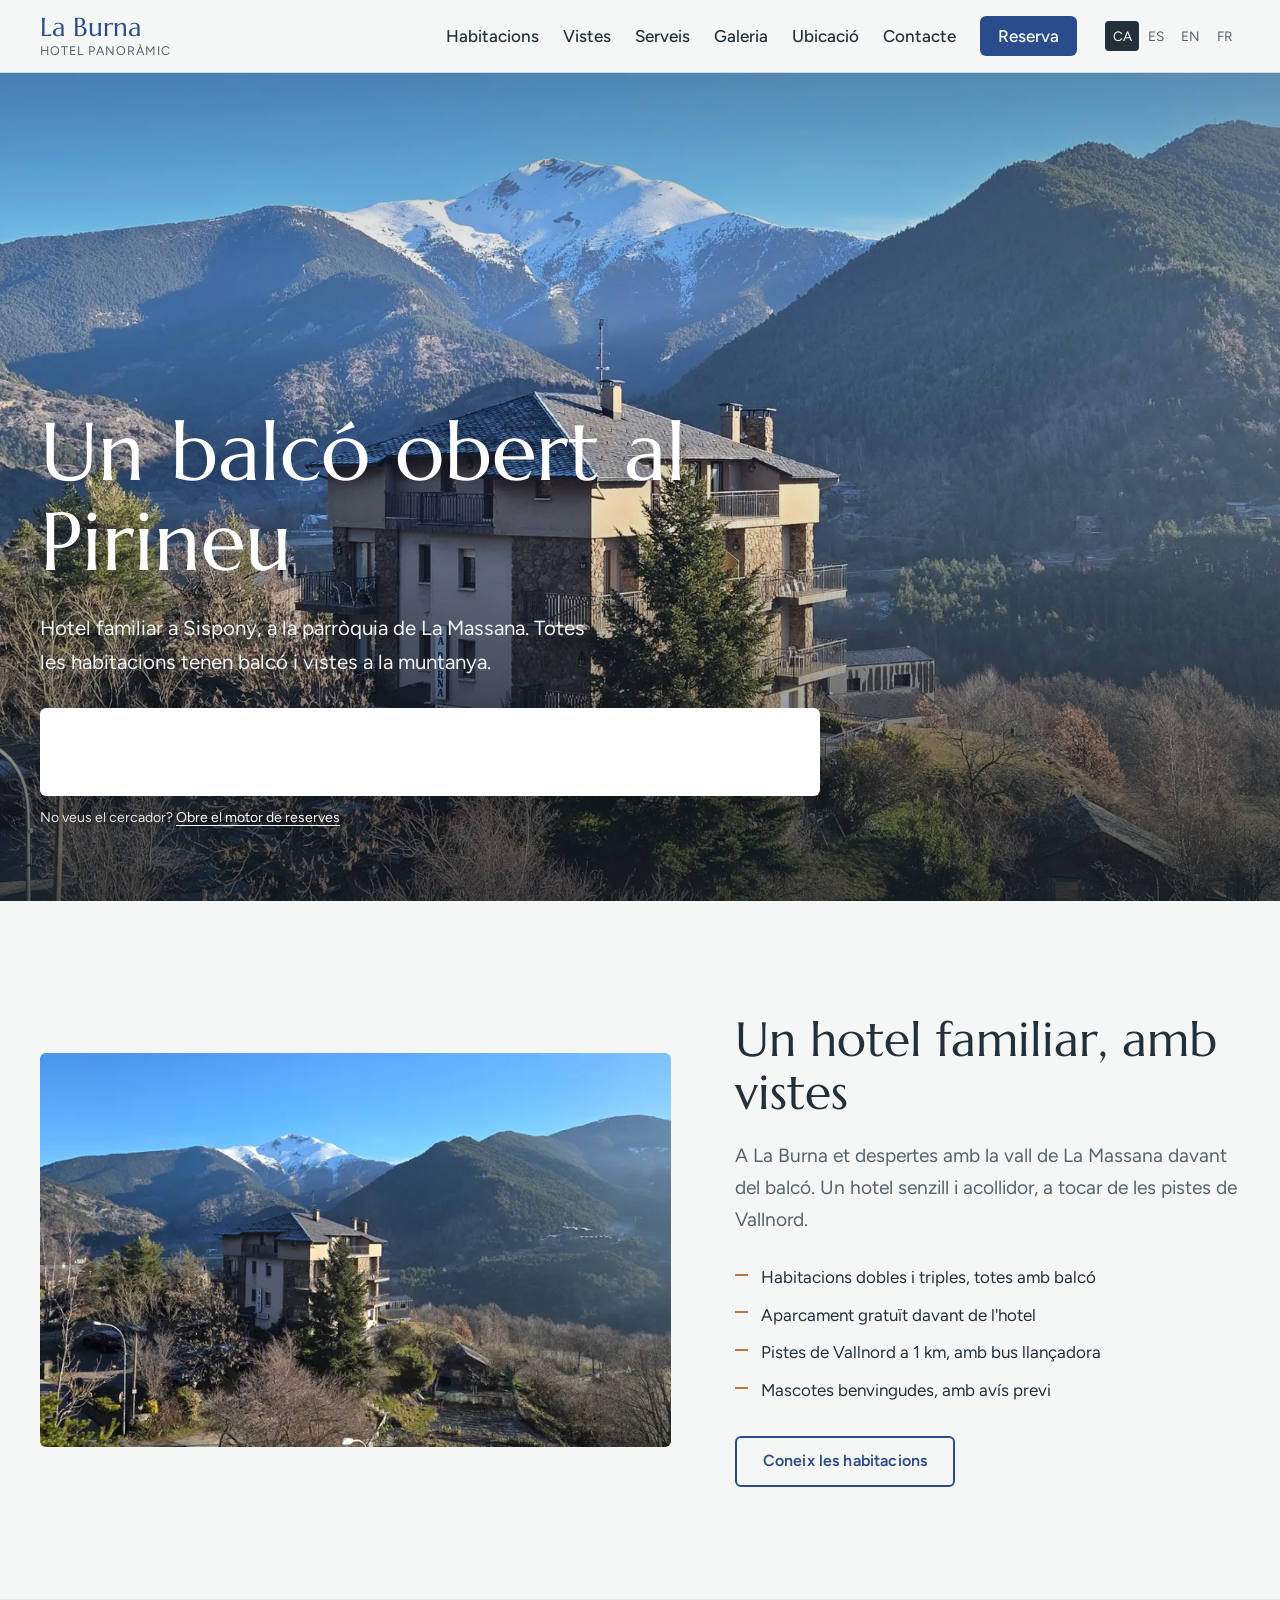
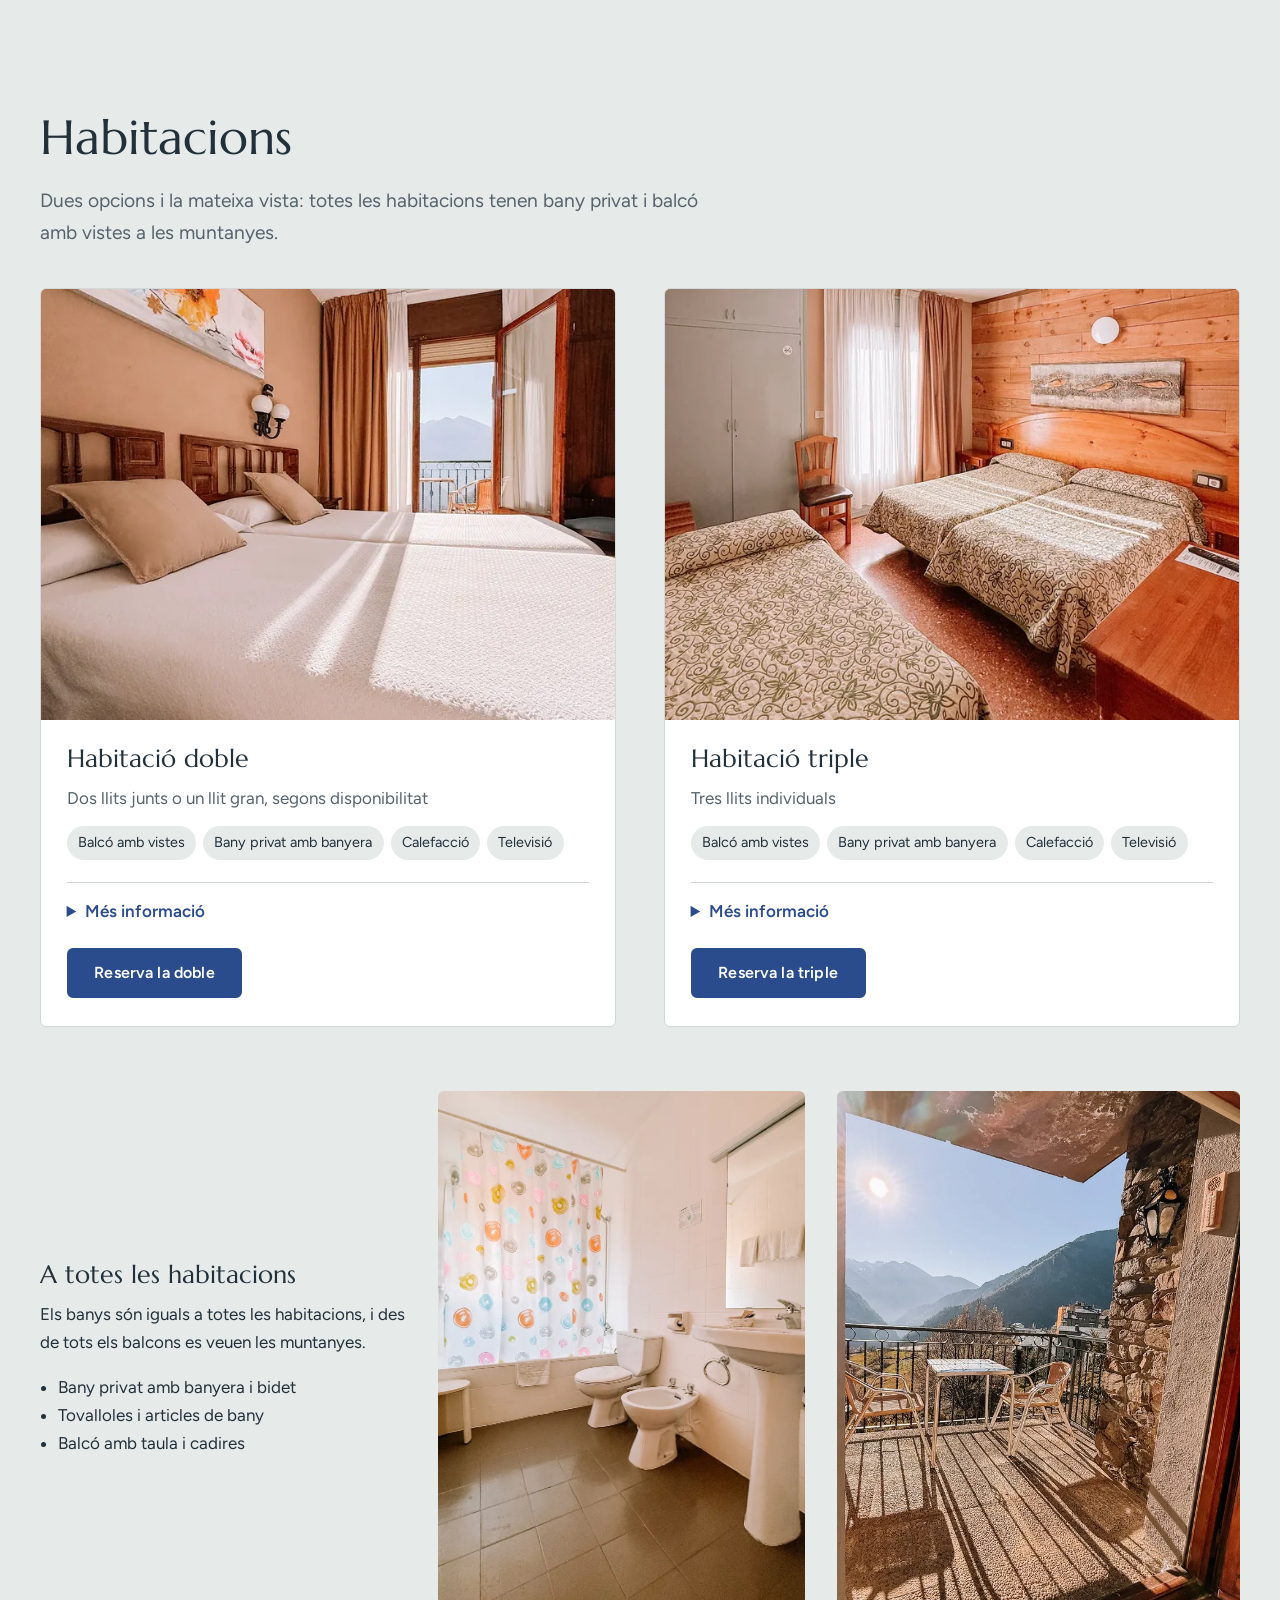
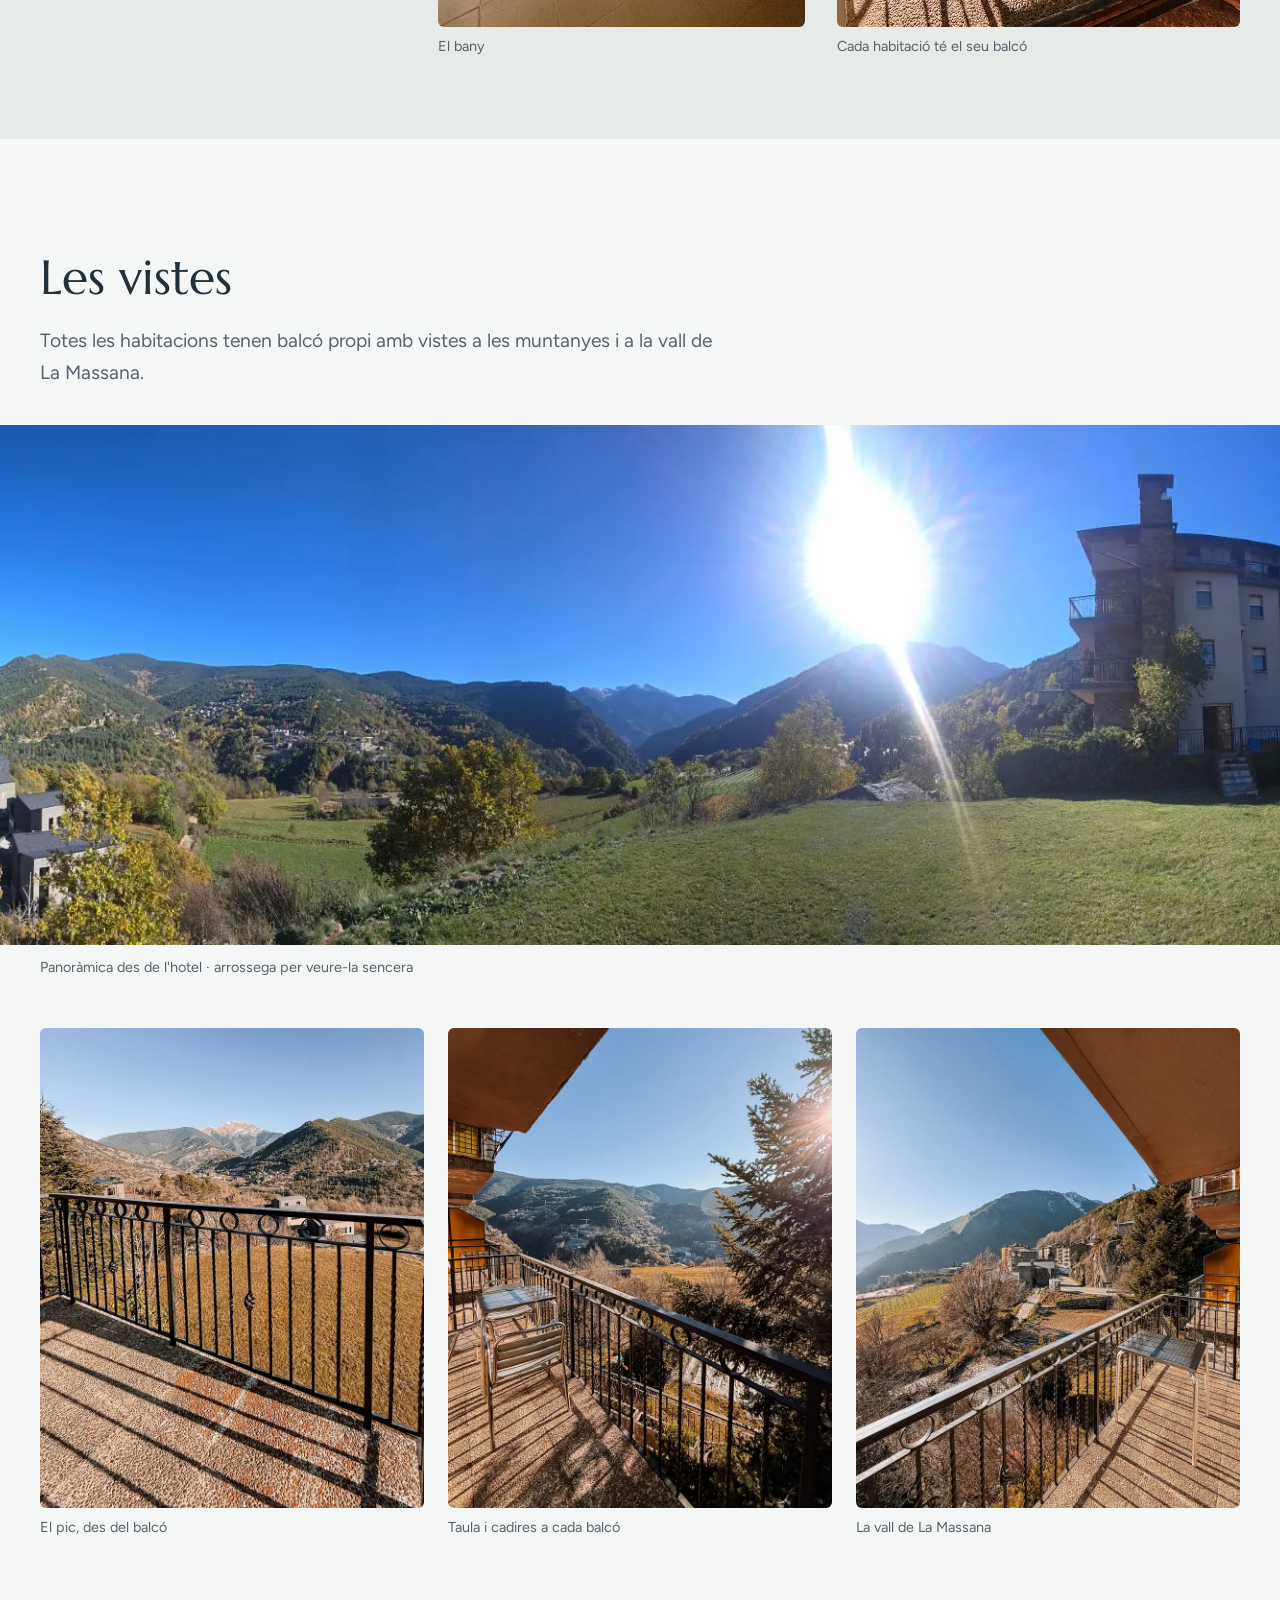
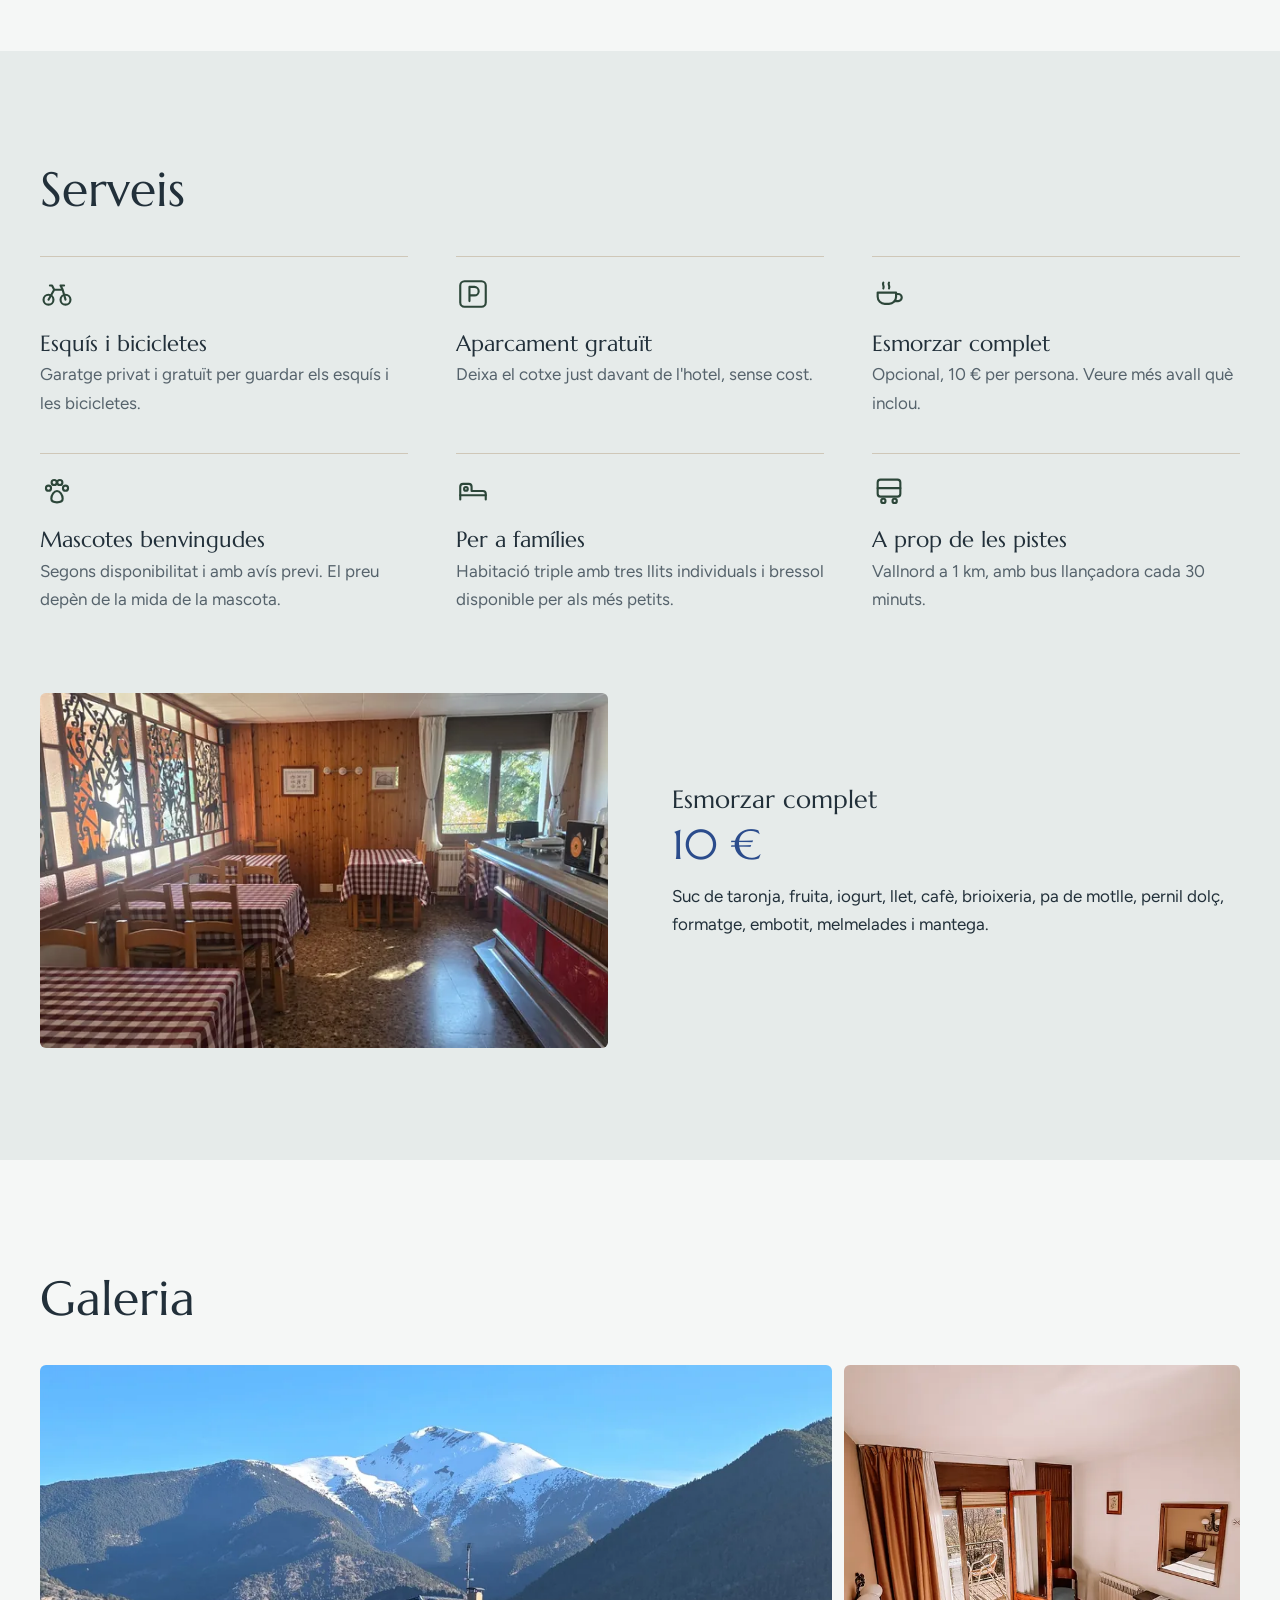
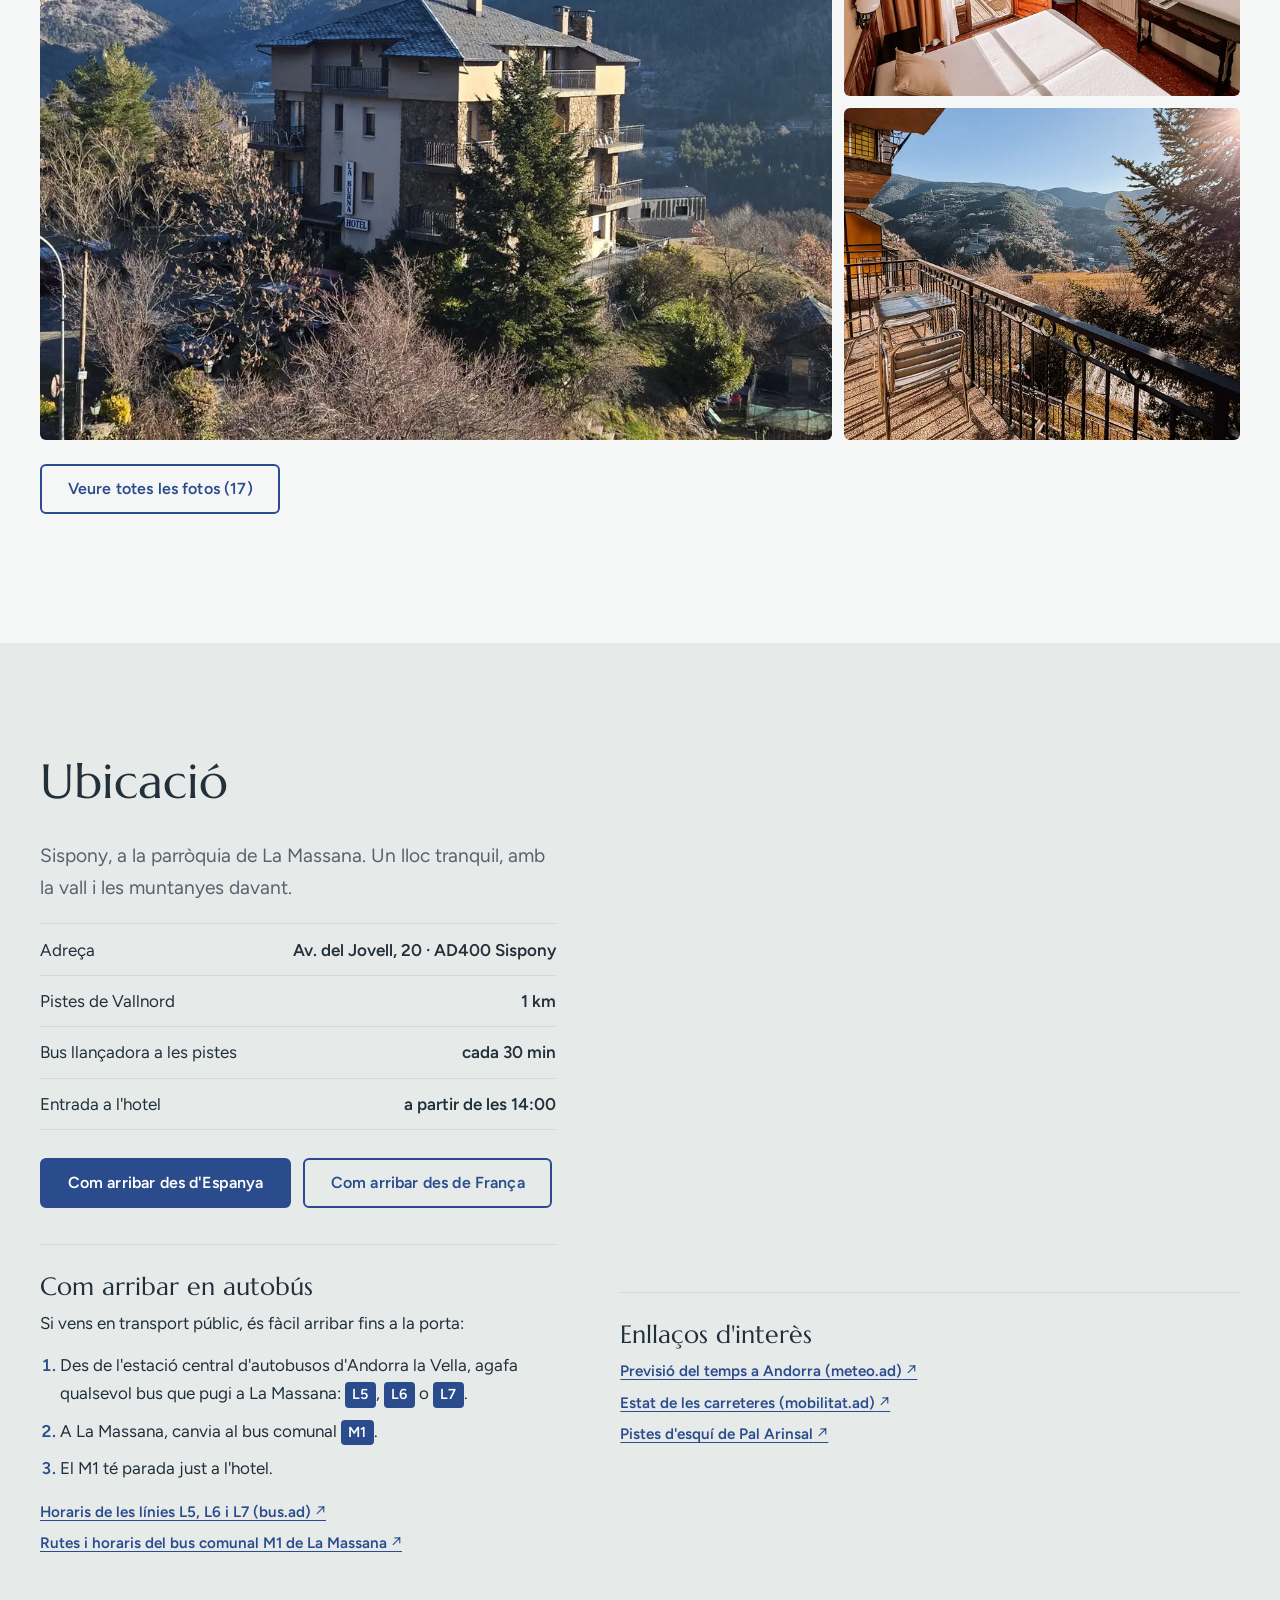
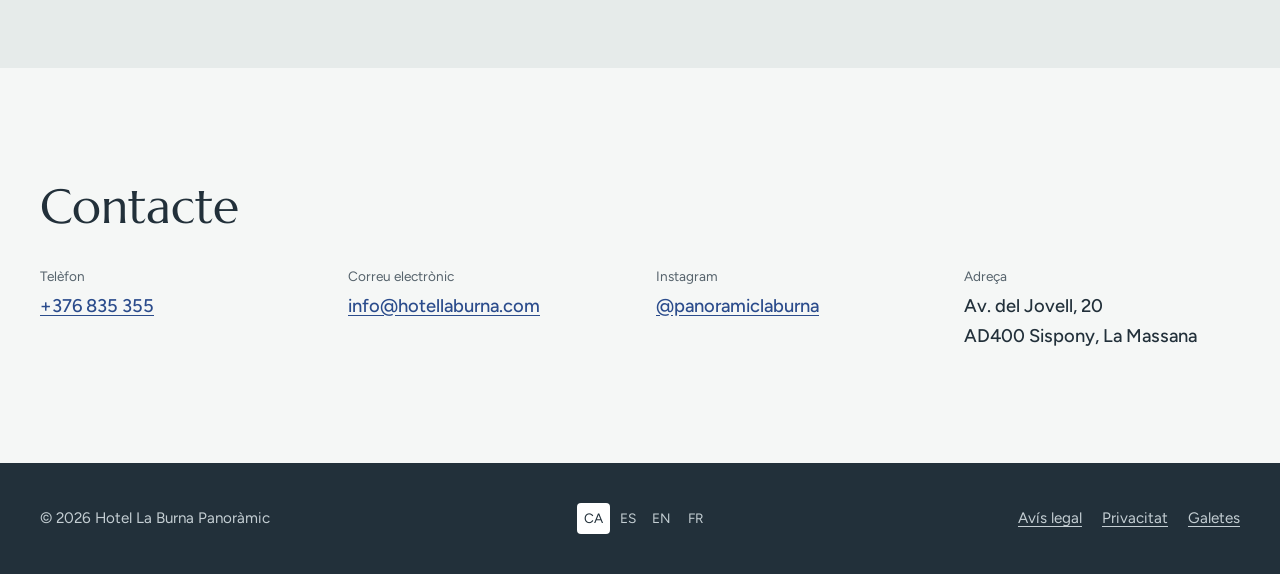
==== commit 24b2f134: "Garatge d'esquís i bicicletes gratuït, entrada a partir de les 14:00 i titular «Servitur» a l'avís l" ====
--- a/index.html
+++ b/index.html
@@ -35,6 +35,7 @@
   {
     "@context": "https://schema.org",
     "@type": "Hotel",
+    "checkinTime": "14:00",
     "name": "Hotel La Burna Panoràmic",
     "url": "https://laburnahotel.com/",
     "telephone": "+376 835 355",
@@ -228,7 +229,7 @@
           <li class="service">
             <svg viewBox="0 0 24 24" fill="none" stroke-width="1.5" stroke-linecap="round" stroke-linejoin="round" aria-hidden="true"><circle cx="6" cy="16" r="3.5"/><circle cx="18" cy="16" r="3.5"/><path d="M6 16l4-7h6l2 7M10 9 8.5 6H7M16 9l-1.5-3H17"/></svg>
             <h3>Esquís i bicicletes</h3>
-            <p>Garatge privat per guardar els esquís i les bicicletes.</p>
+            <p>Garatge privat i gratuït per guardar els esquís i les bicicletes.</p>
           </li>
           <li class="service">
             <svg viewBox="0 0 24 24" fill="none" stroke-width="1.5" stroke-linecap="round" stroke-linejoin="round" aria-hidden="true"><rect x="3" y="3" width="18" height="18" rx="3"/><path d="M9.5 17V7h3.5a3 3 0 0 1 0 6H9.5"/></svg>
@@ -304,6 +305,7 @@
               <li><span>Adreça</span><b>Av. del Jovell, 20 · AD400 Sispony</b></li>
               <li><span>Pistes de Vallnord</span><b>1 km</b></li>
               <li><span>Bus llançadora a les pistes</span><b>cada 30 min</b></li>
+              <li><span>Entrada a l'hotel</span><b>a partir de les 14:00</b></li>
             </ul>
             <div class="location__routes">
               <a class="button" href="https://maps.app.goo.gl/3AbBerw7N61bceEE9" target="_blank" rel="noopener">Com arribar des d'Espanya</a>
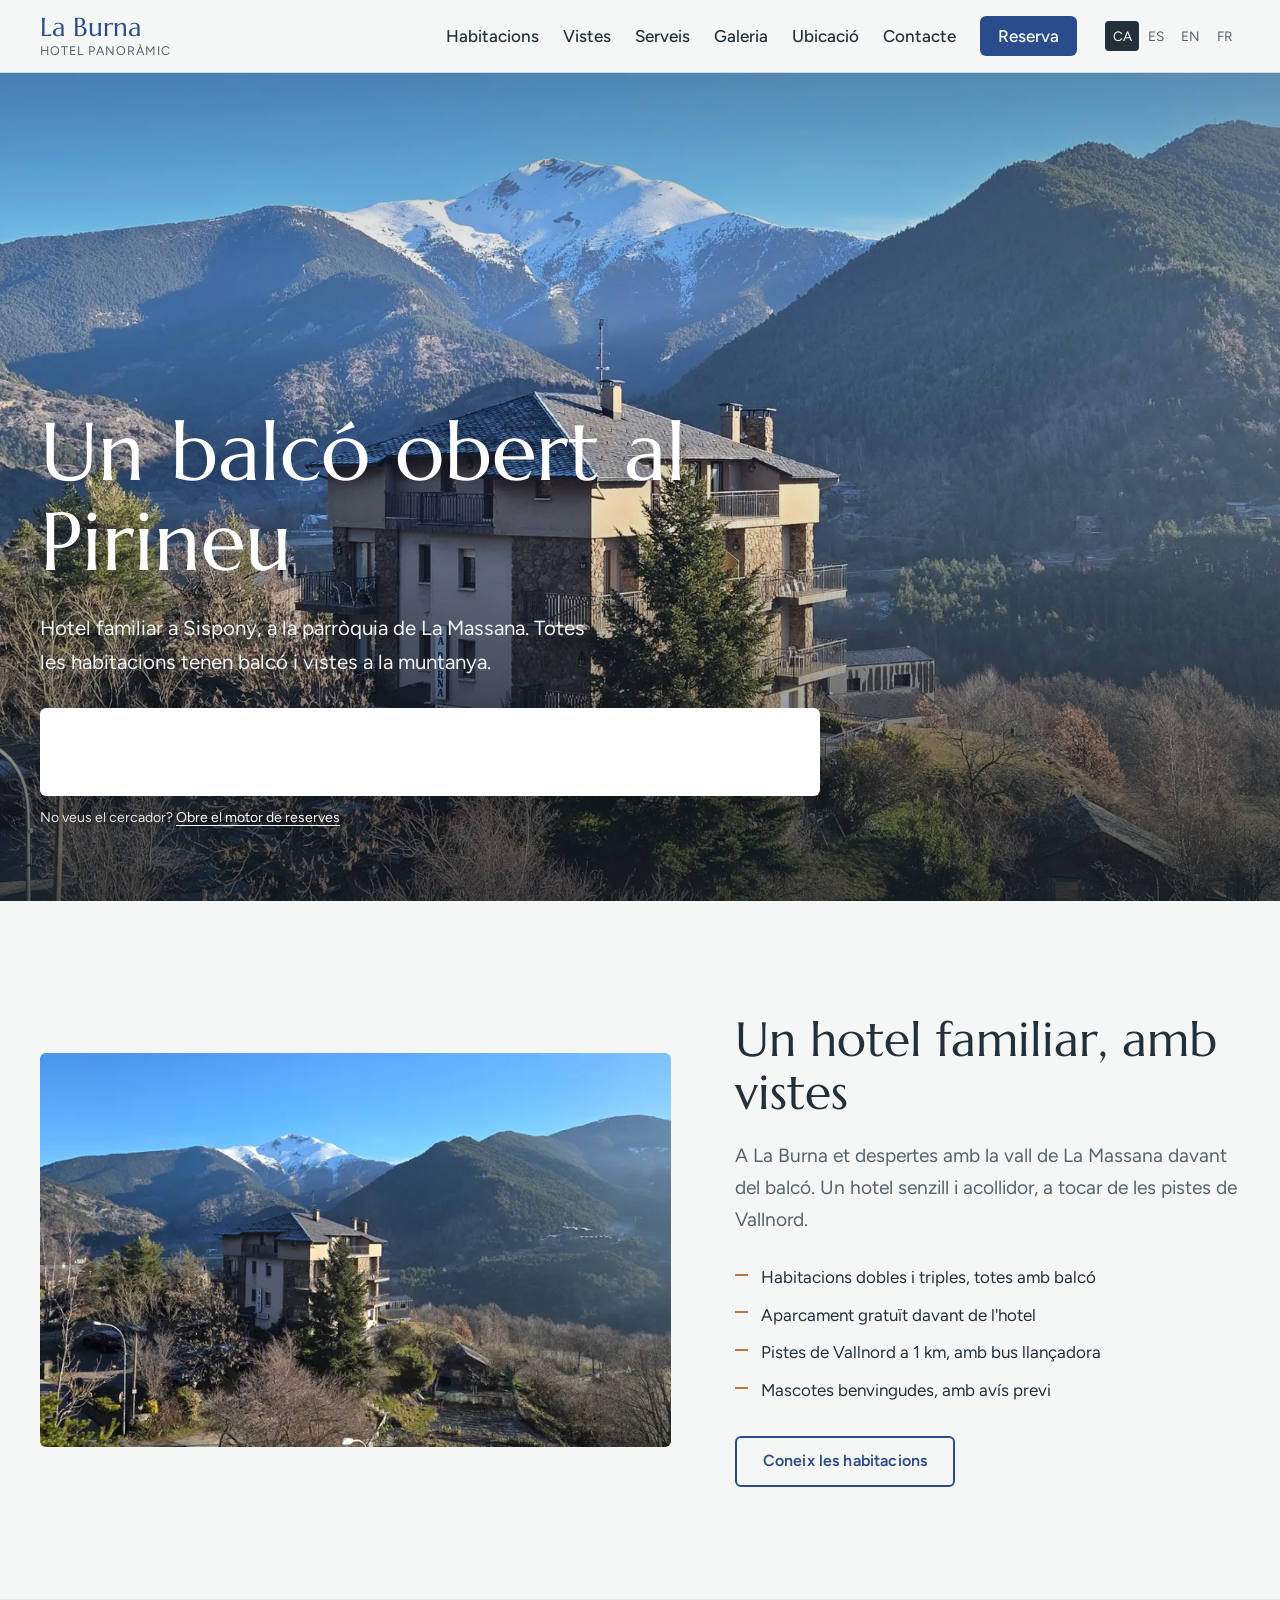
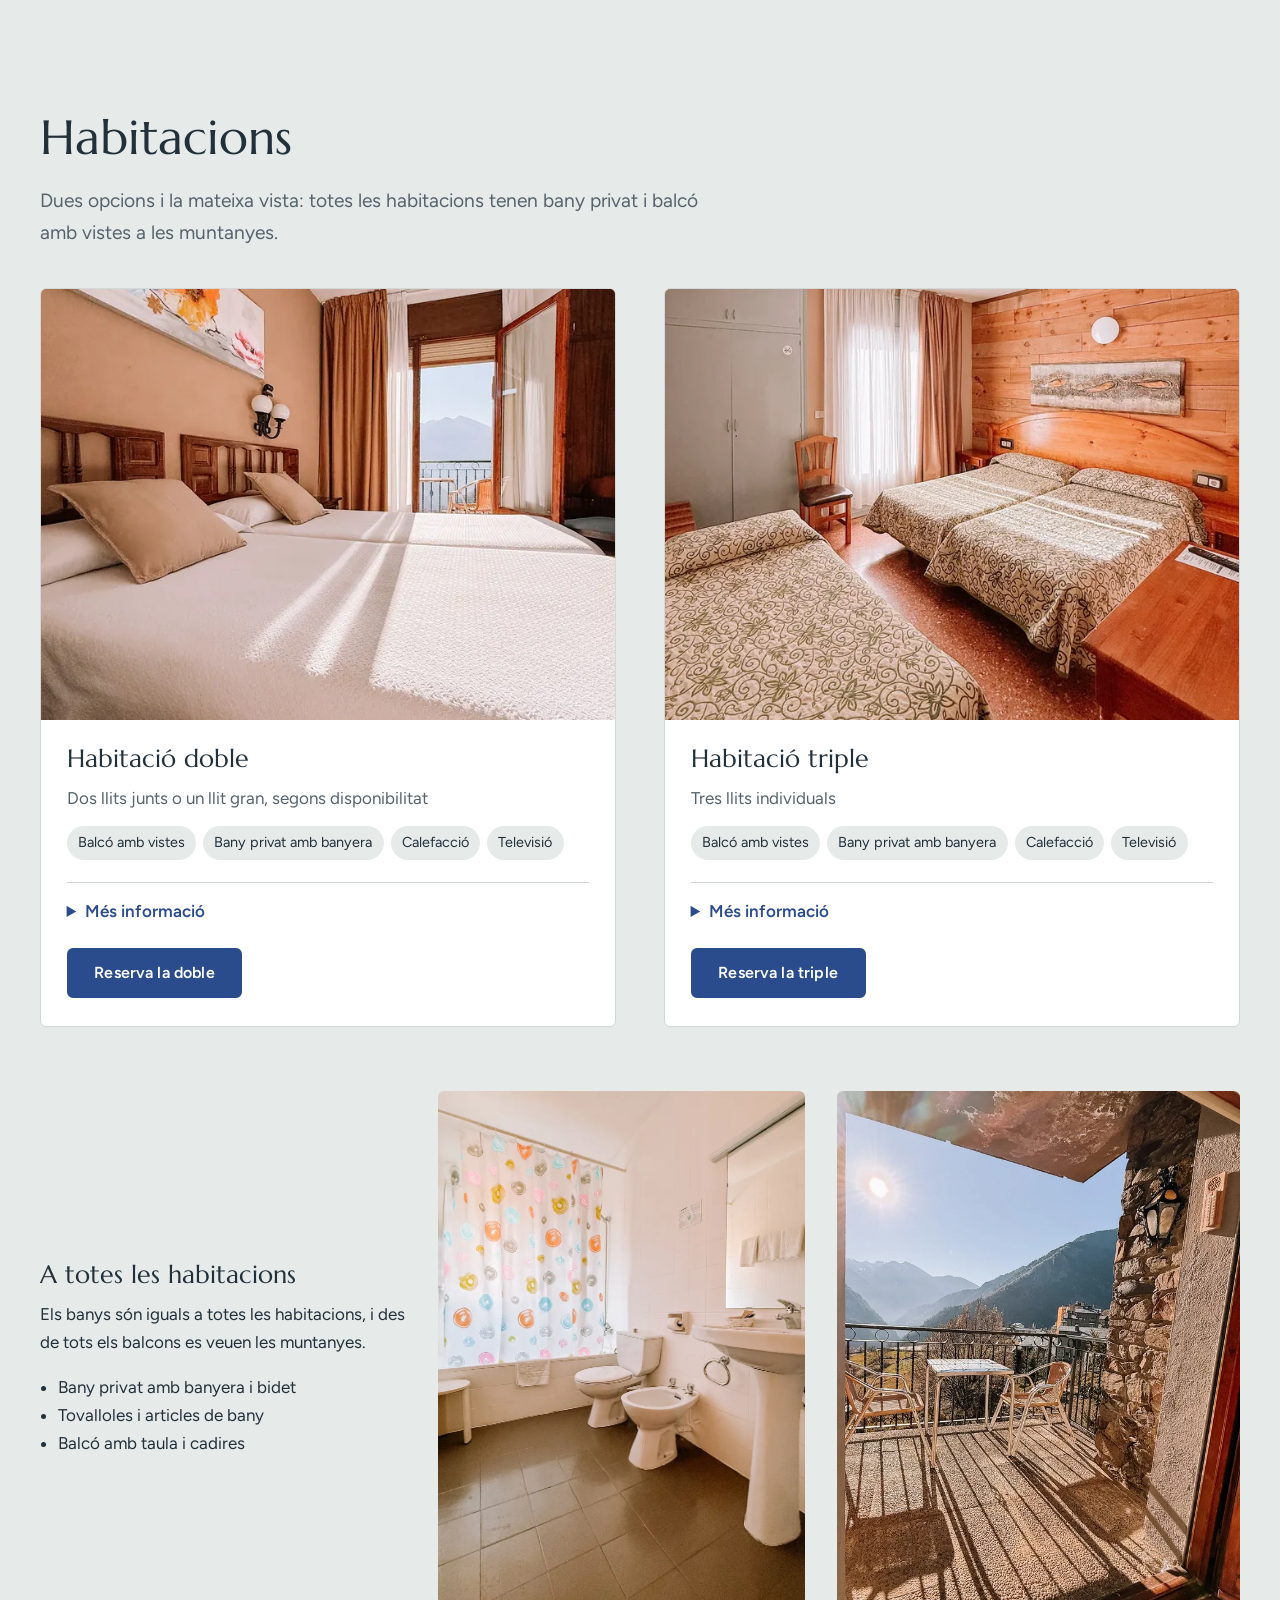
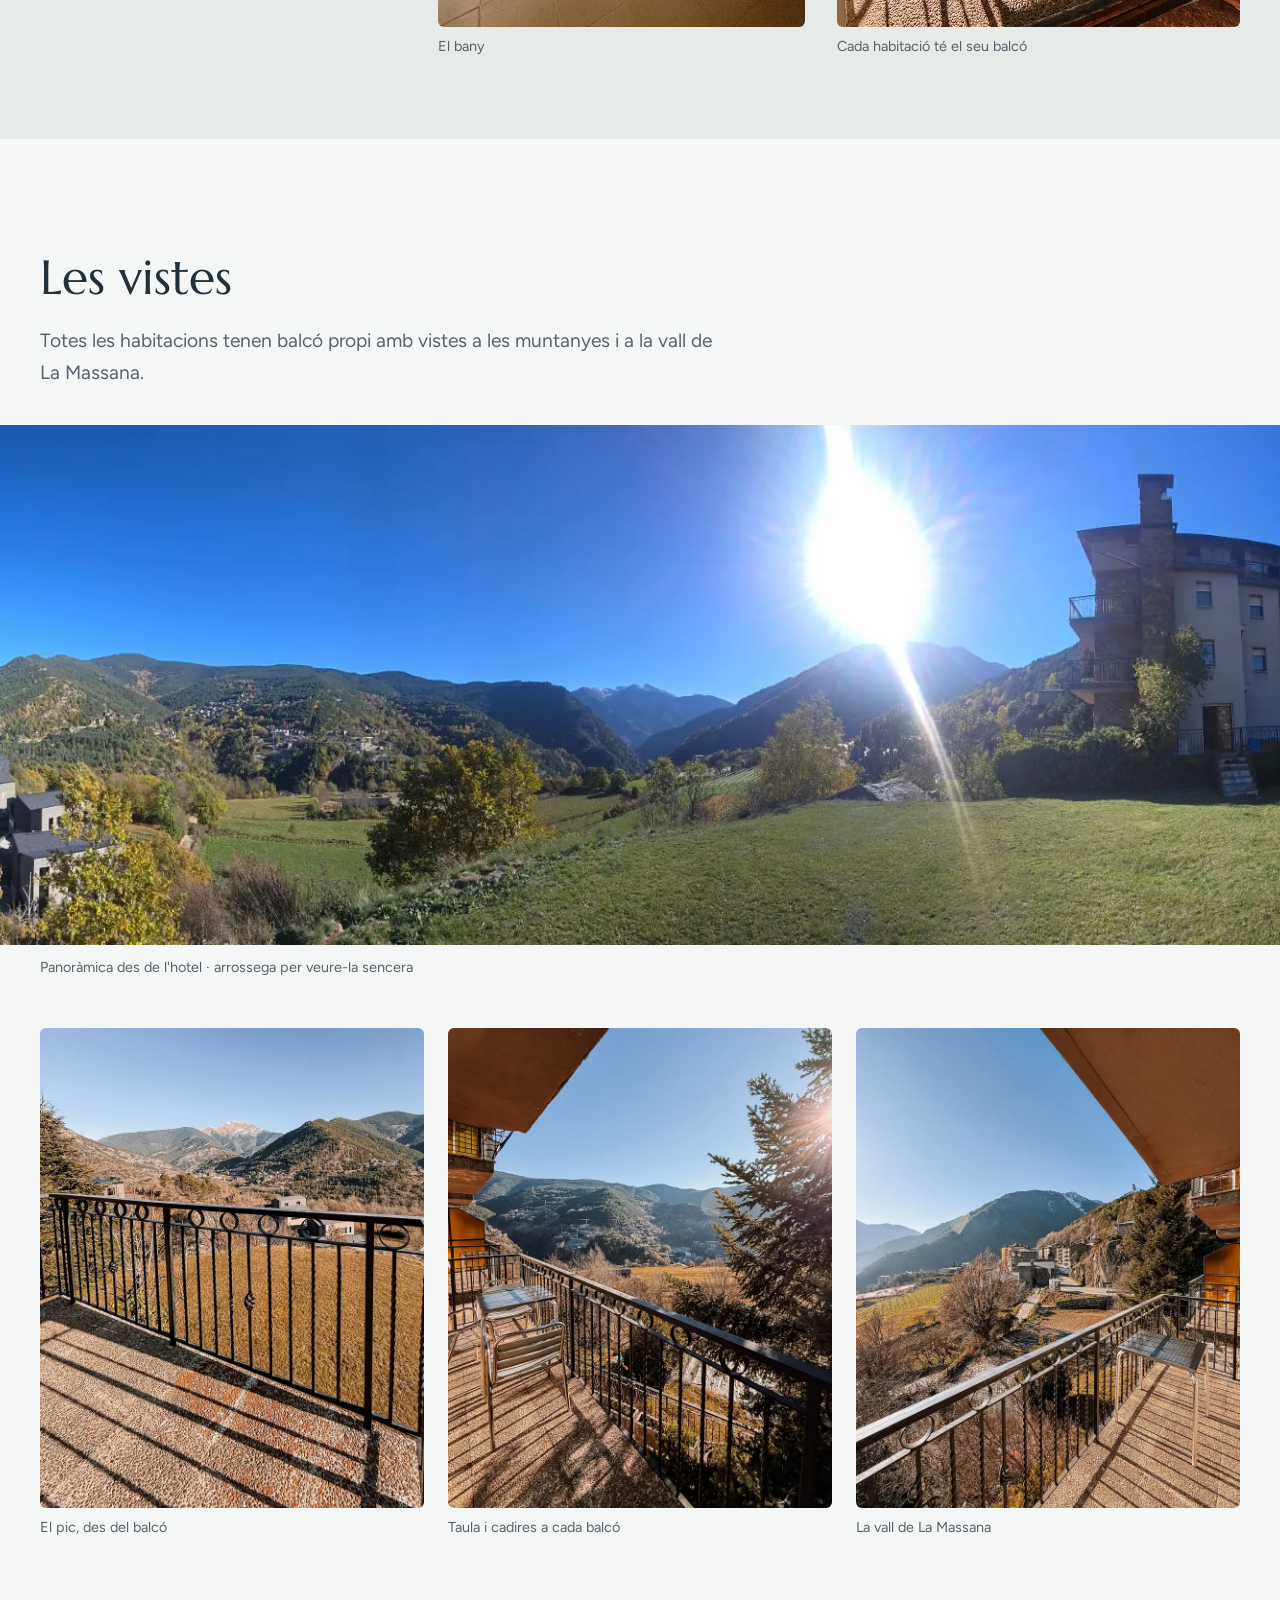
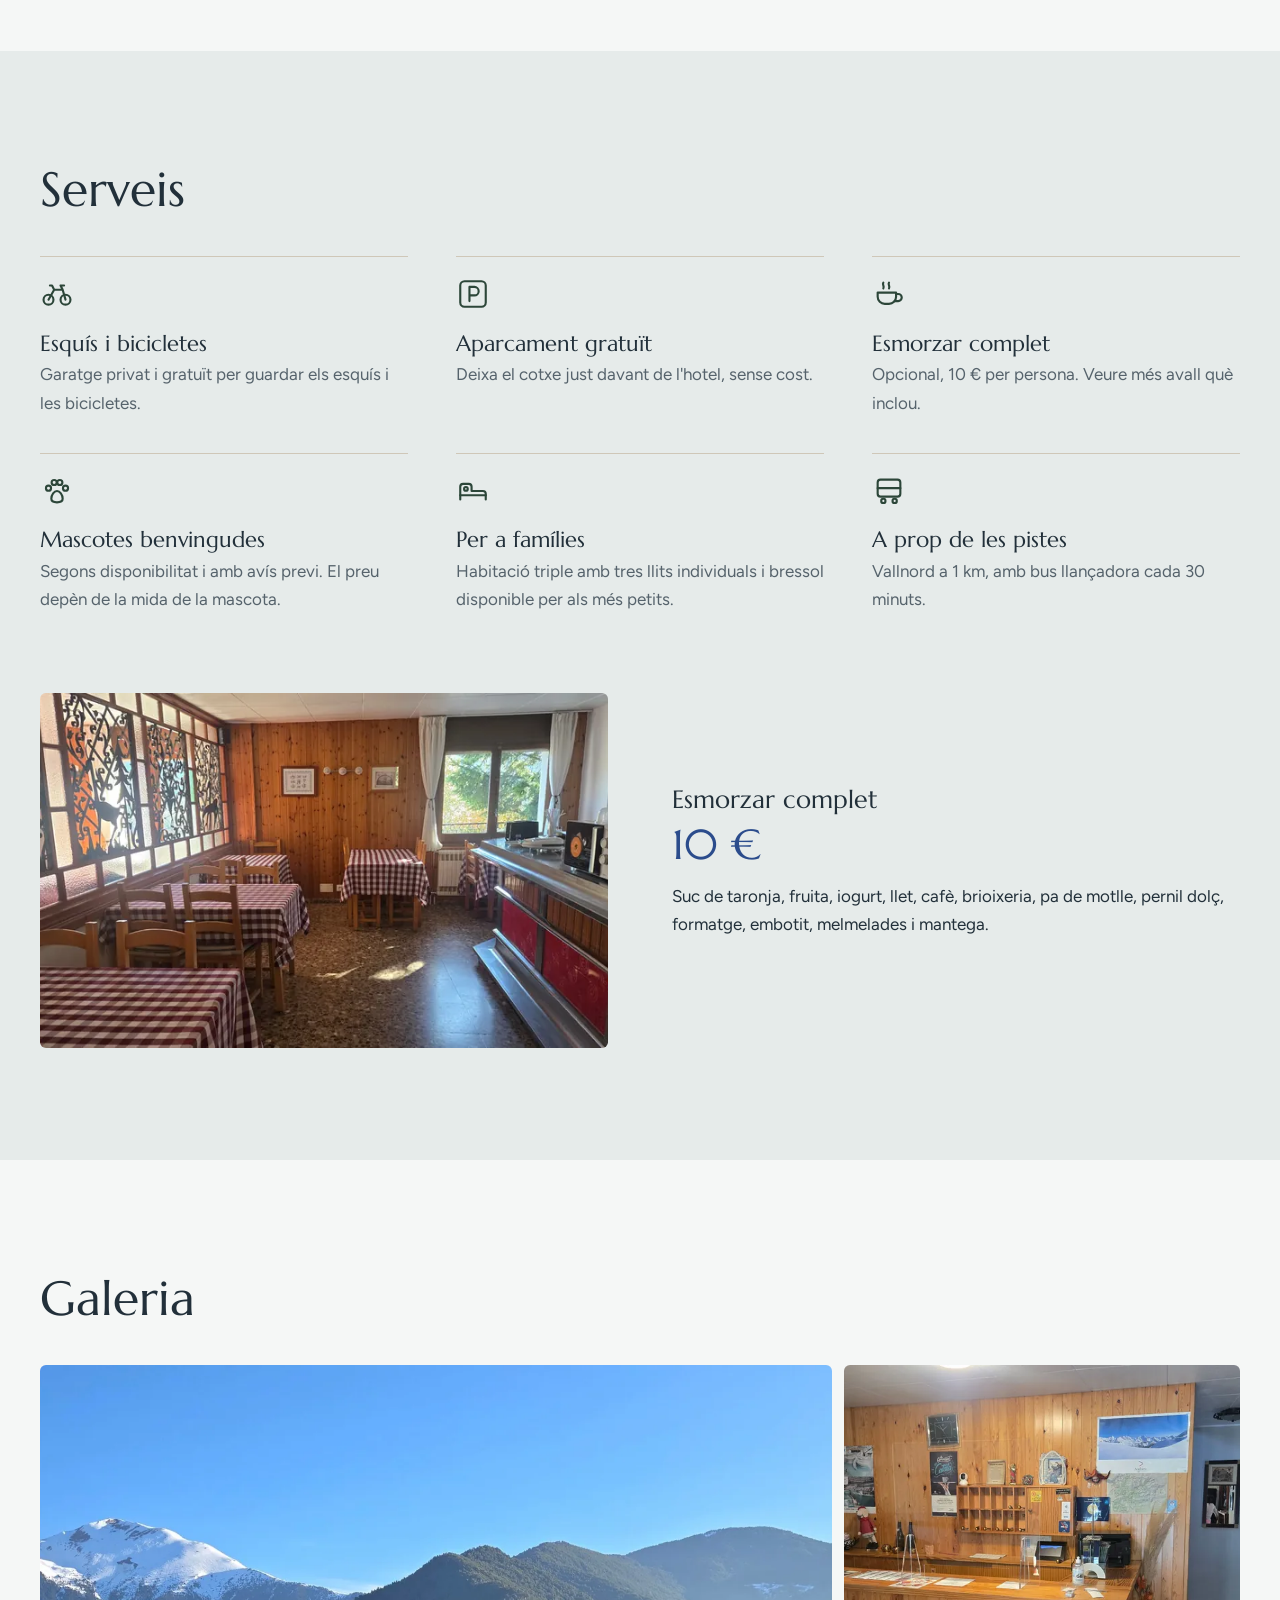
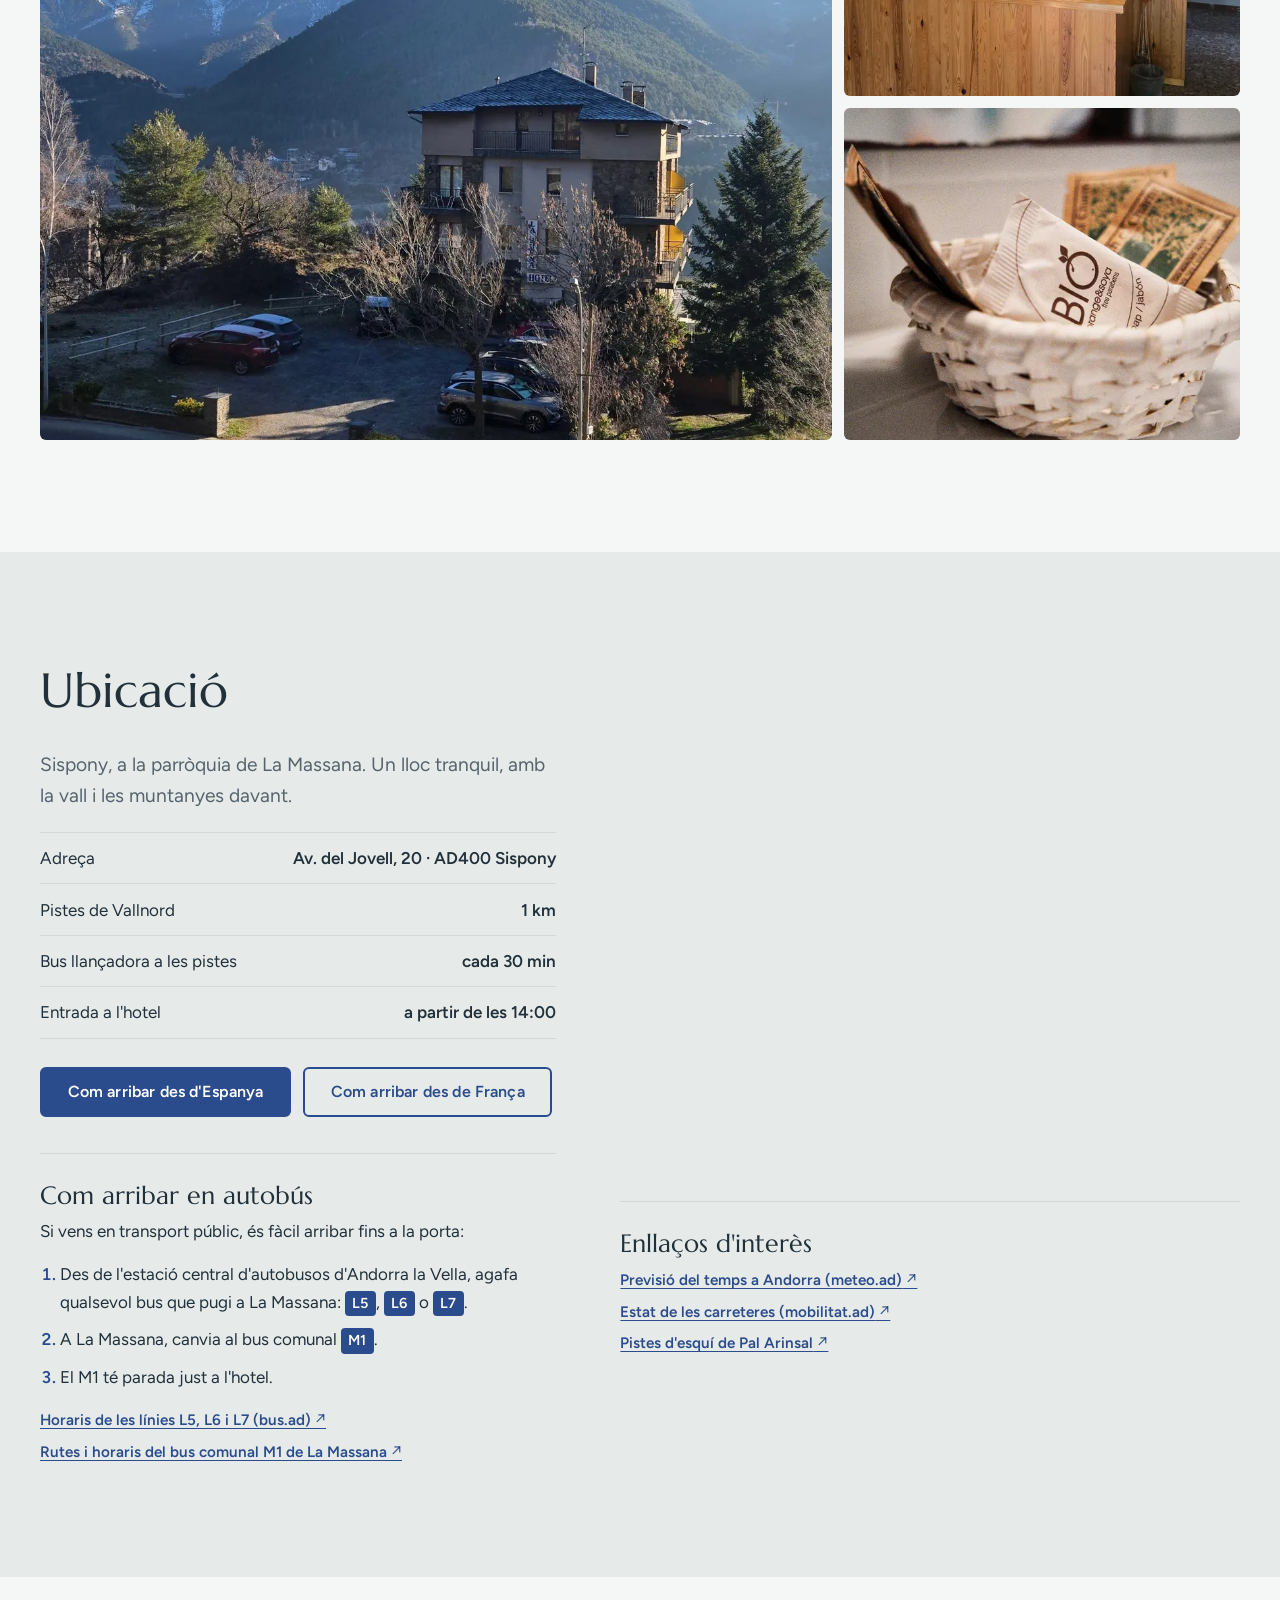
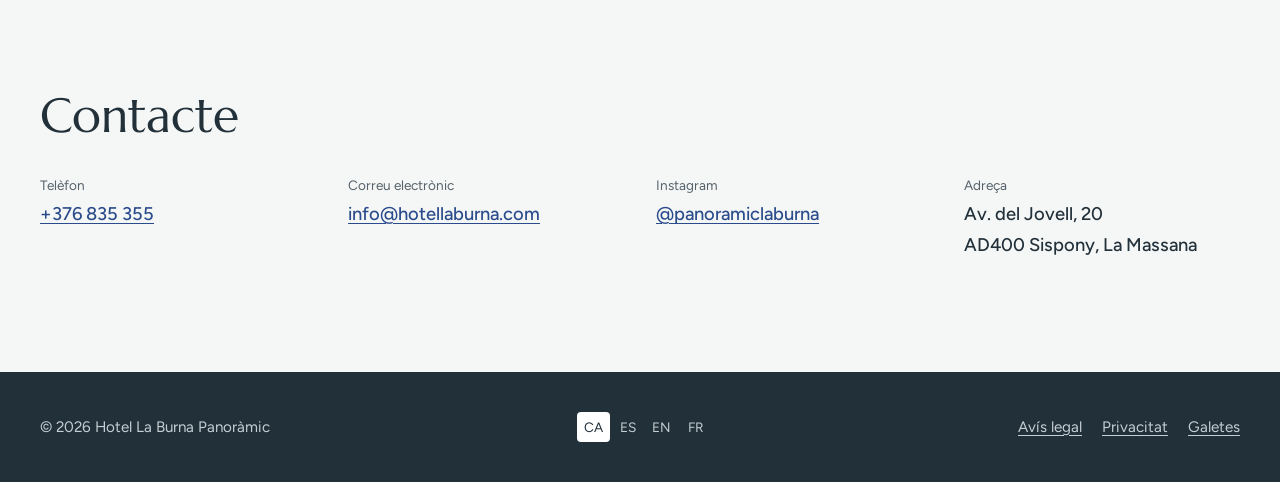
==== commit 9a92a1c2: "Galeria: només 3 fotos (panoràmica de l'hotel, recepció i articles de bany); el botó «Veure totes le" ====
--- a/index.html
+++ b/index.html
@@ -29,7 +29,7 @@
   <link href="https://fonts.googleapis.com/css2?family=Figtree:wght@400;500;600&family=Marcellus&display=swap" rel="stylesheet">
   <link rel="stylesheet" href="css/styles.css?v=7">
   <link rel="preload" as="image" href="assets/img/hero-hivern-1920.webp" media="(min-width: 700px)">
-  <script src="js/main.js?v=4" defer></script>
+  <script src="js/main.js?v=5" defer></script>
 
   <script type="application/ld+json">
   {
@@ -273,25 +273,11 @@
       <div class="container">
         <h2 id="galeria-title">Galeria</h2>
         <div class="gallery" data-gallery>
-          <button type="button" data-full="assets/img/g-exterior-pic-1600.webp"><img src="assets/img/g-exterior-pic-600.webp" srcset="assets/img/g-exterior-pic-600.webp 600w, assets/img/g-exterior-pic-1600.webp 1600w" sizes="(max-width: 860px) 100vw, 66vw" alt="L'hotel amb el pic nevat al fons" loading="lazy"></button>
-          <button type="button" data-full="assets/img/g-doble-balco-1100.webp"><img src="assets/img/g-doble-balco-600.webp" alt="Habitació doble amb sortida al balcó" loading="lazy"></button>
-          <button type="button" data-full="assets/img/g-balco-vall-1100.webp"><img src="assets/img/g-balco-vall-600.webp" alt="Balcó amb taula i cadires i vistes a la vall" loading="lazy"></button>
-          <button type="button" hidden data-full="assets/img/g-mural-1600.webp"><img src="assets/img/g-mural-600.webp" alt="Mural de ferro forjat i vitralls al menjador" loading="lazy"></button>
-          <button type="button" hidden data-full="assets/img/g-triple-balco-1600.webp"><img src="assets/img/g-triple-balco-600.webp" alt="Habitació triple amb la porta oberta al balcó" loading="lazy"></button>
-          <button type="button" hidden data-full="assets/img/g-vall-1600.webp"><img src="assets/img/g-vall-600.webp" alt="L'hotel i la vall de La Massana a l'hivern" loading="lazy"></button>
-          <button type="button" hidden data-full="assets/img/g-balco-porta-1100.webp"><img src="assets/img/g-balco-porta-600.webp" alt="Porta de l'habitació oberta al balcó" loading="lazy"></button>
-          <button type="button" hidden data-full="assets/img/g-doble-llits-1600.webp"><img src="assets/img/g-doble-llits-600.webp" alt="Habitació doble amb dos llits junts" loading="lazy"></button>
-          <button type="button" hidden data-full="assets/img/g-menjador-1600.webp"><img src="assets/img/g-menjador-600.webp" alt="Menjador de l'esmorzar" loading="lazy"></button>
-          <button type="button" hidden data-full="assets/img/g-balco-pic-1600.webp"><img src="assets/img/g-balco-pic-600.webp" alt="Balcó amb barana de ferro i les muntanyes al davant" loading="lazy"></button>
-          <button type="button" hidden data-full="assets/img/g-exterior-vall-1600.webp"><img src="assets/img/g-exterior-vall-600.webp" alt="L'hotel entre els avets, amb la vall al fons" loading="lazy"></button>
-          <button type="button" hidden data-full="assets/img/g-doble-moqueta-1600.webp"><img src="assets/img/g-doble-moqueta-600.webp" alt="Habitació doble amb llit gran" loading="lazy"></button>
-          <button type="button" hidden data-full="assets/img/g-triple-1100.webp"><img src="assets/img/g-triple-600.webp" alt="Habitació triple" loading="lazy"></button>
-          <button type="button" hidden data-full="assets/img/g-balco-lateral-1600.webp"><img src="assets/img/g-balco-lateral-600.webp" alt="Vista de la vall des d'un balcó" loading="lazy"></button>
-          <button type="button" hidden data-full="assets/img/g-bany-1600.webp"><img src="assets/img/g-bany-600.webp" alt="Bany amb banyera" loading="lazy"></button>
-          <button type="button" hidden data-full="assets/img/g-parking-1600.webp"><img src="assets/img/g-parking-600.webp" alt="Aparcament gratuït davant de l'hotel" loading="lazy"></button>
-          <button type="button" hidden data-full="assets/img/g-amenities-1100.webp"><img src="assets/img/g-amenities-600.webp" alt="Articles de bany" loading="lazy"></button>
-        </div>
-        <p class="gallery-more"><button class="button button--ghost" type="button" data-gallery-all>Veure totes les fotos (17)</button></p>
+          <button type="button" data-full="assets/img/g-hotel-pic-1600.webp"><img src="assets/img/g-hotel-pic-700.webp" srcset="assets/img/g-hotel-pic-700.webp 700w, assets/img/g-hotel-pic-1200.webp 1200w" sizes="(max-width: 700px) 100vw, 66vw" alt="L'hotel, l'aparcament i el pic nevat al fons" loading="lazy"></button>
+          <button type="button" data-full="assets/img/g-recepcio-1600.webp"><img src="assets/img/g-recepcio-600.webp" alt="La recepció de l'hotel" loading="lazy"></button>
+          <button type="button" data-full="assets/img/g-amenities-bio-1600.webp"><img src="assets/img/g-amenities-bio-600.webp" alt="Articles de bany" loading="lazy"></button>
+        </div>
+        <p class="gallery-more"><button class="button button--ghost" type="button" data-gallery-all>Veure totes les fotos</button></p>
       </div>
     </section>
 
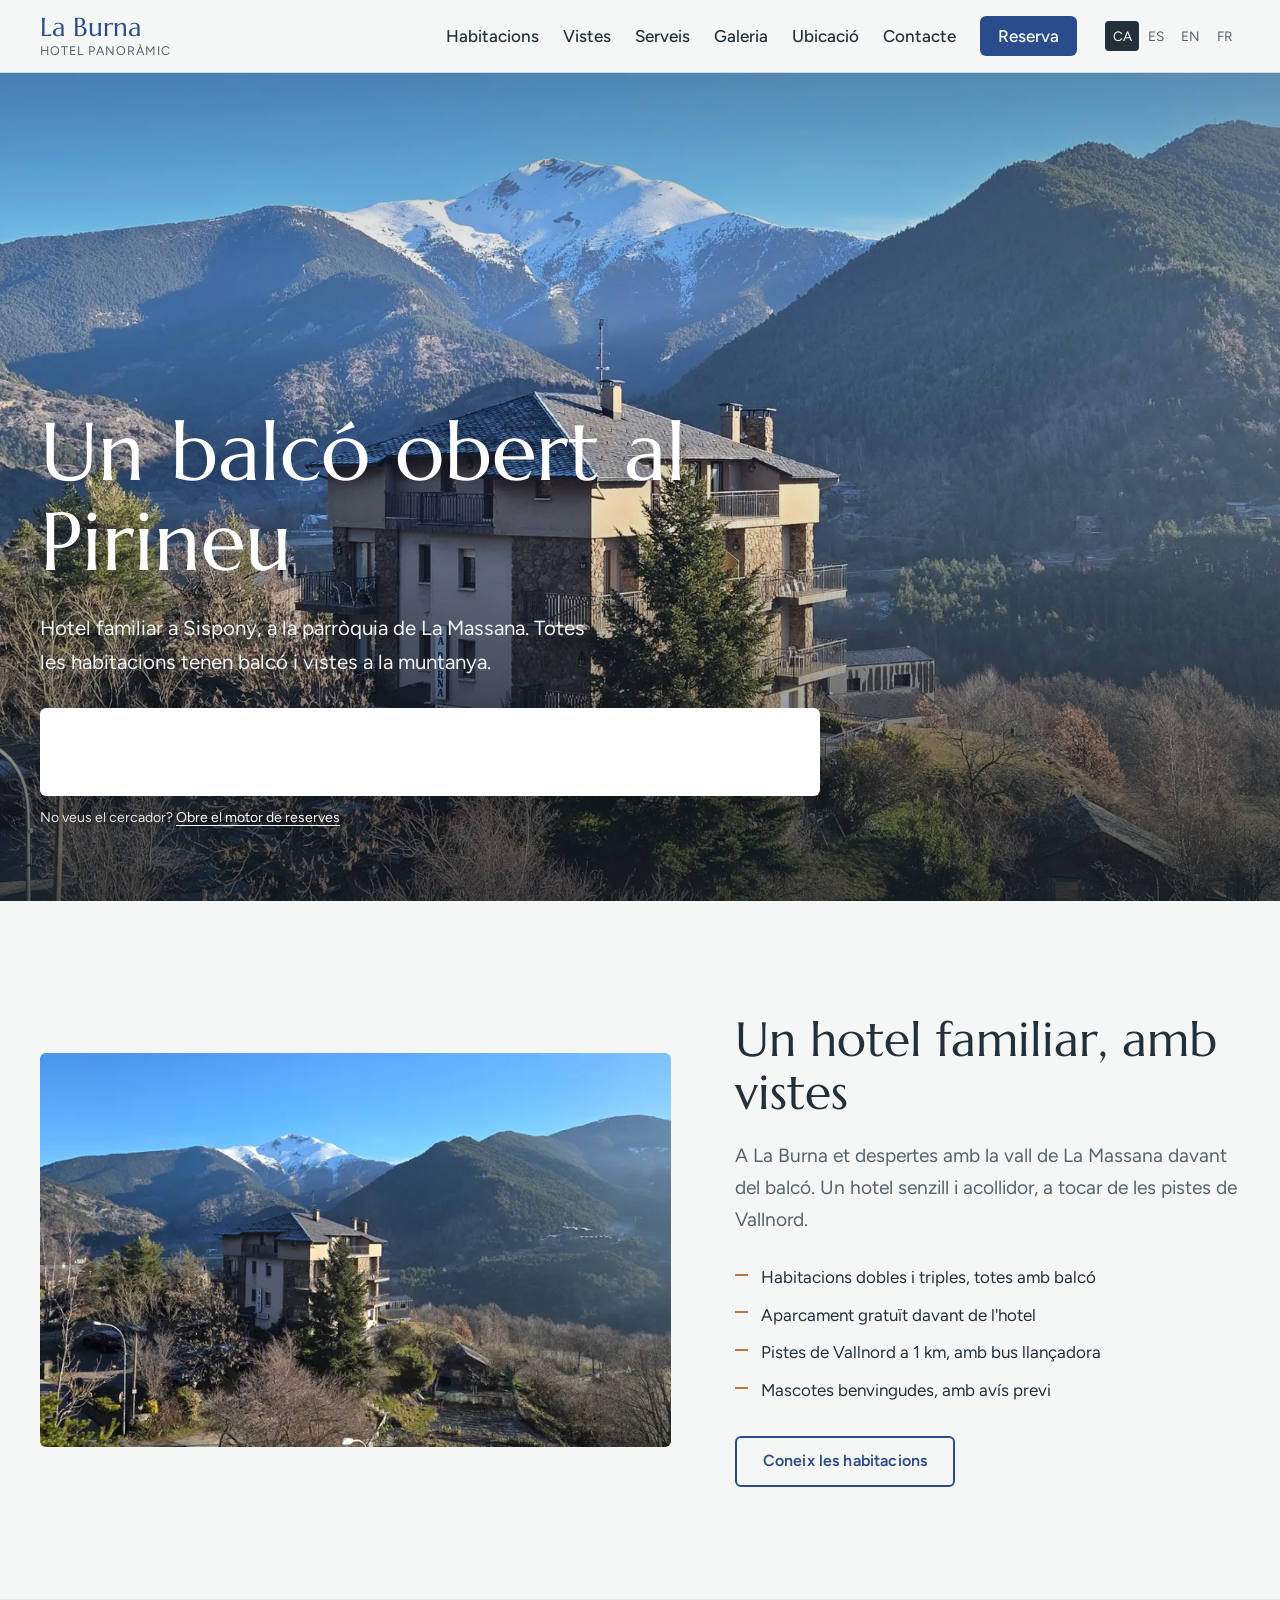
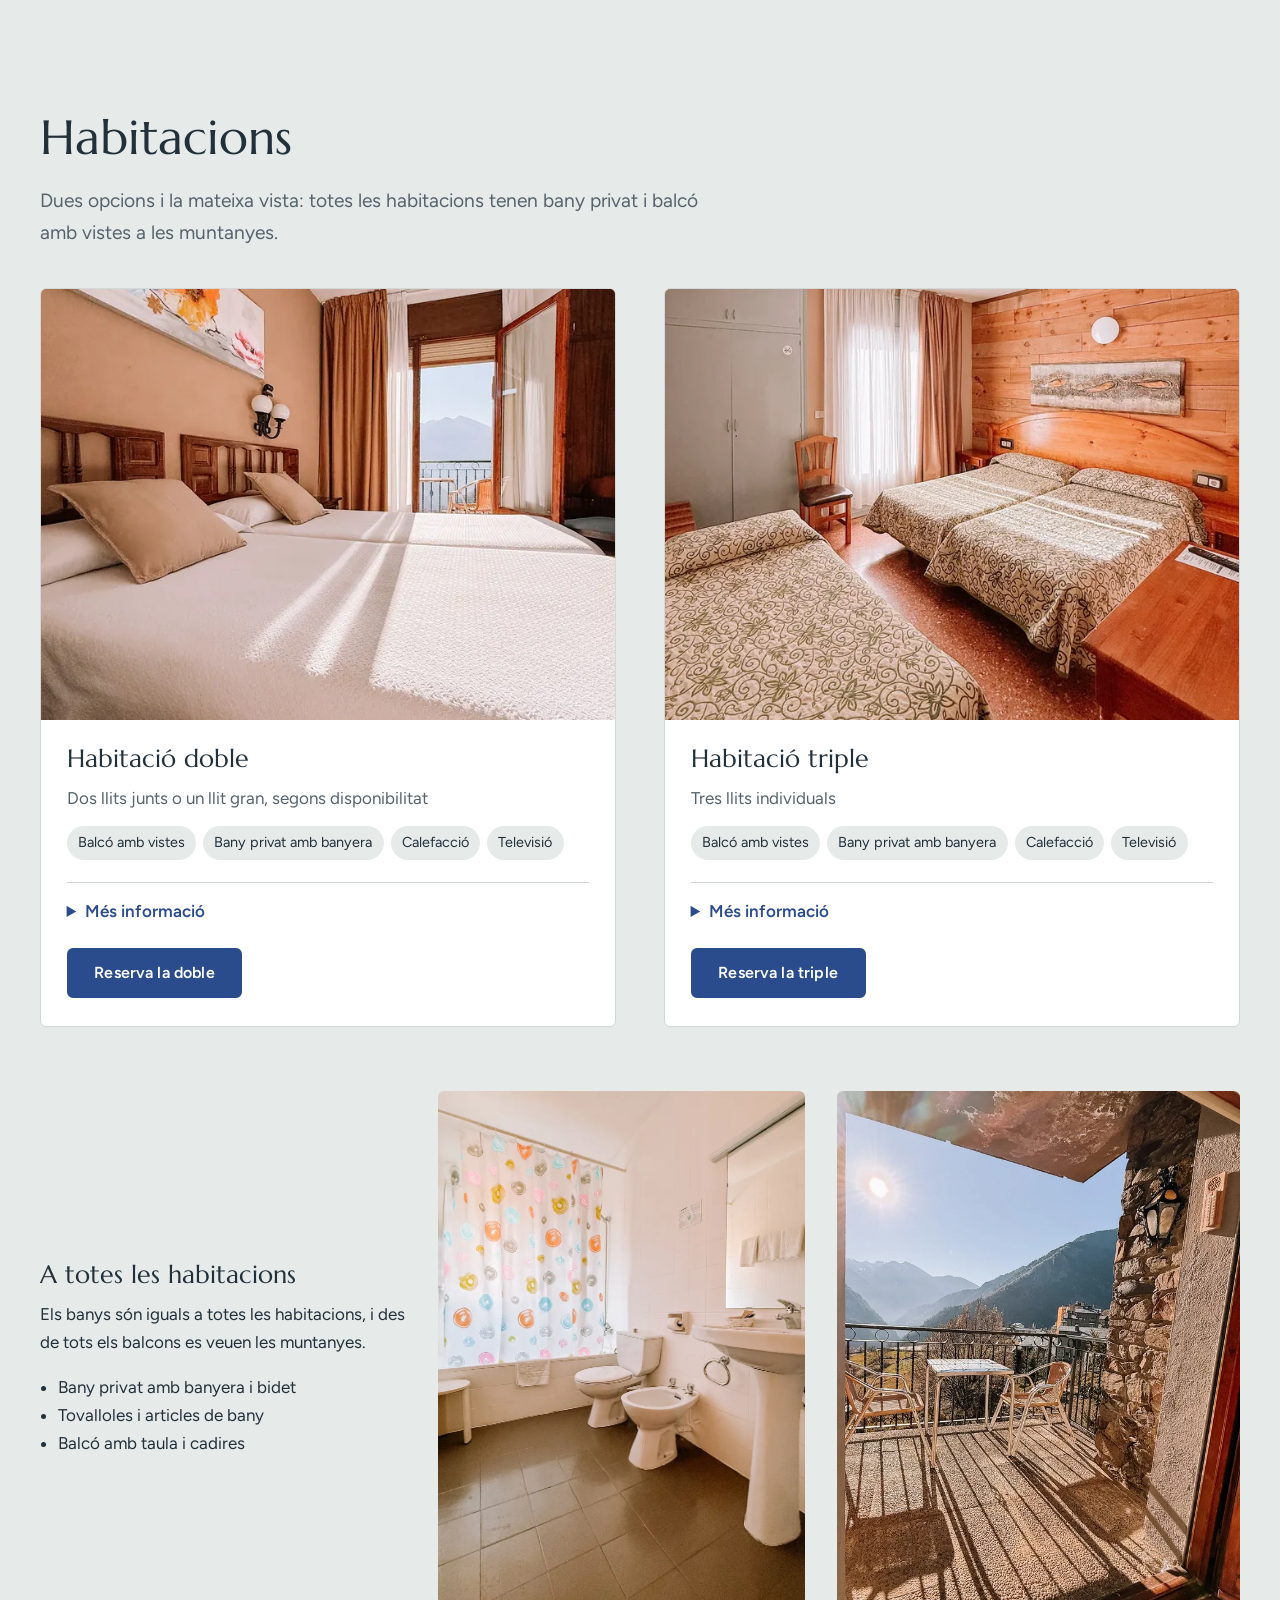
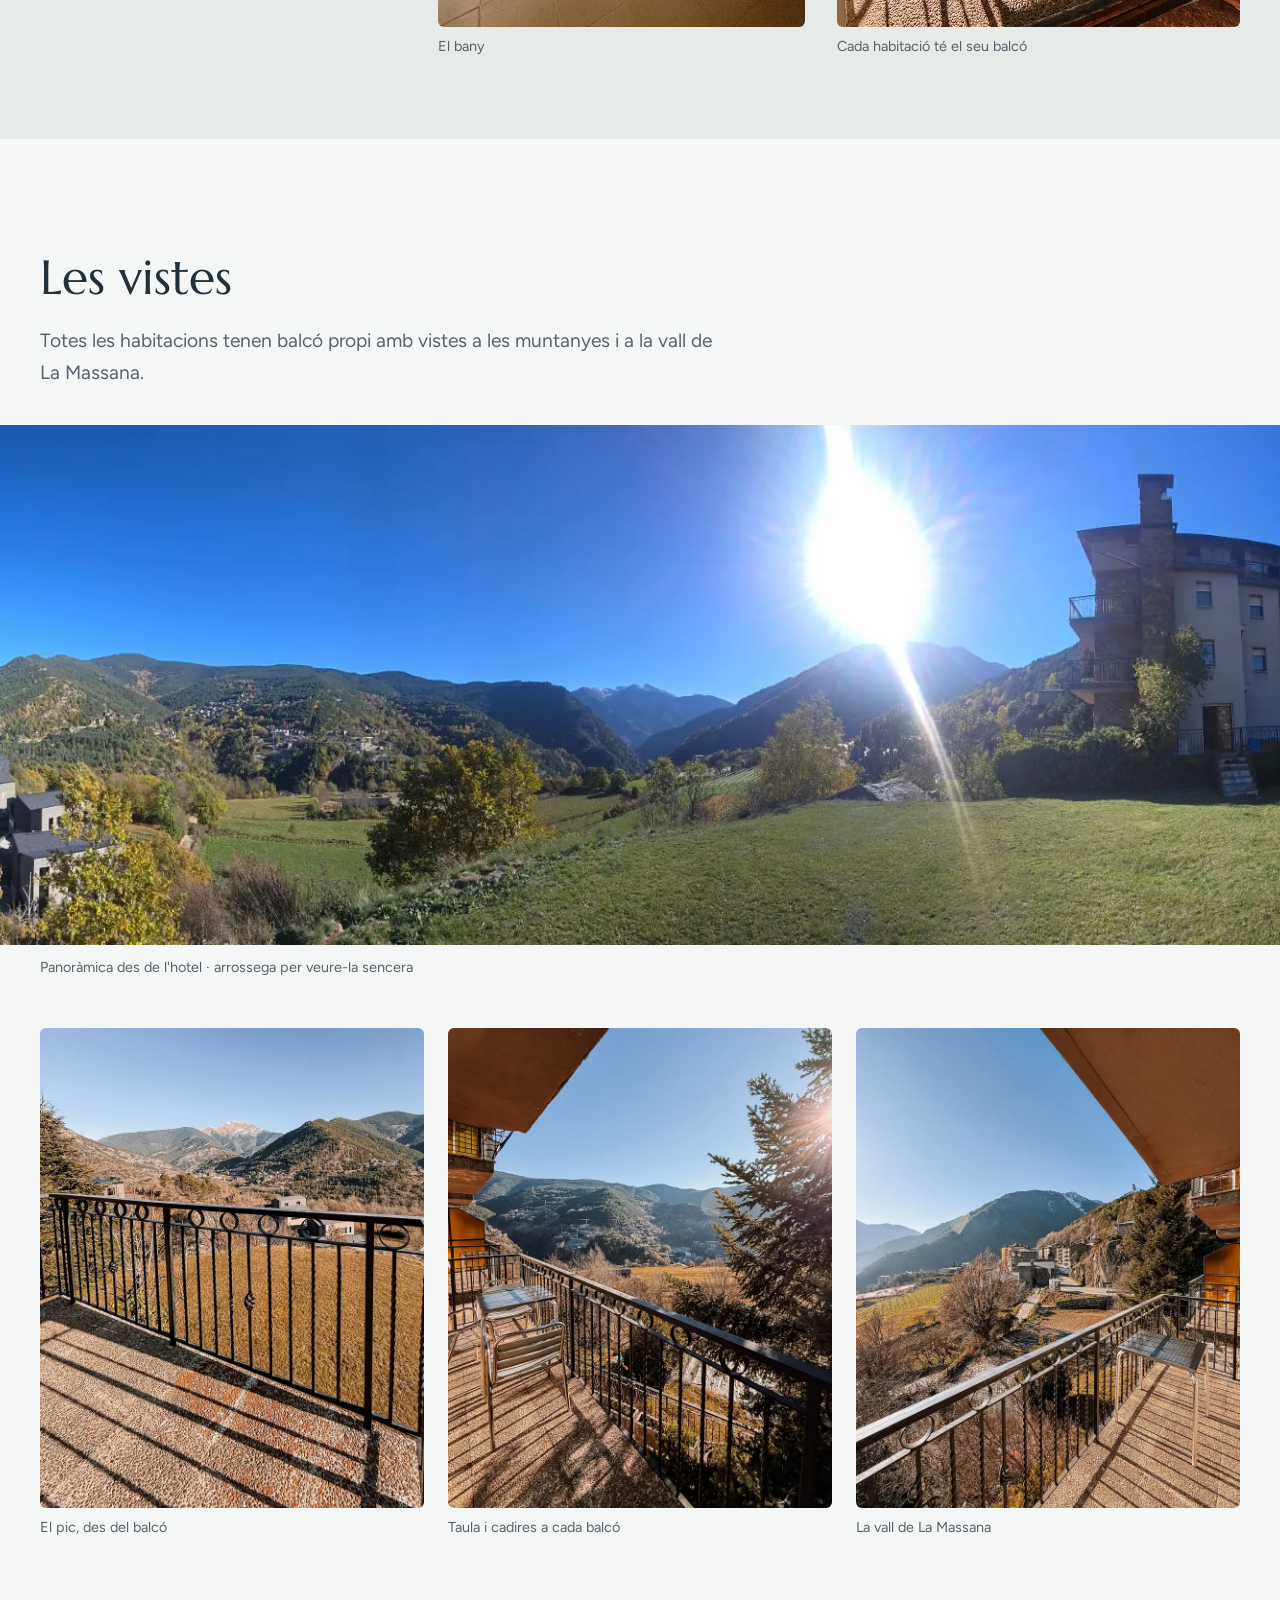
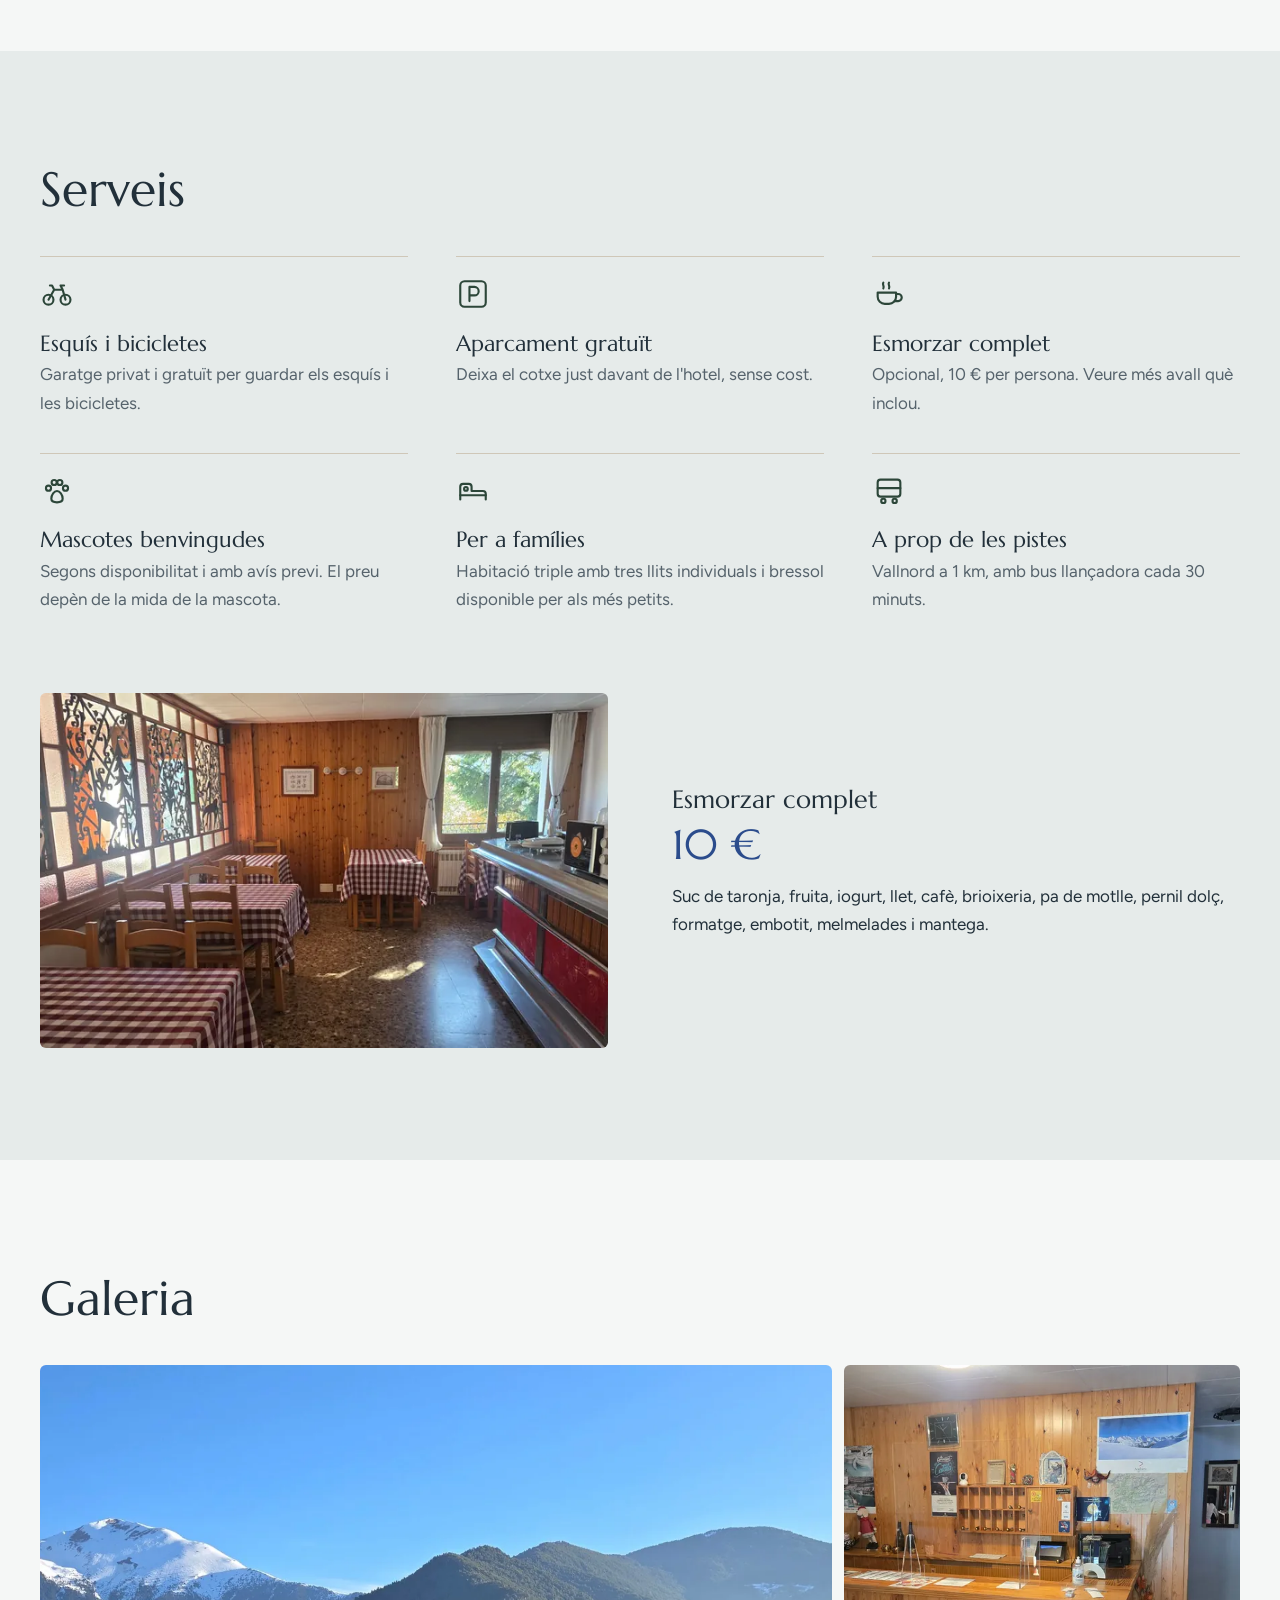
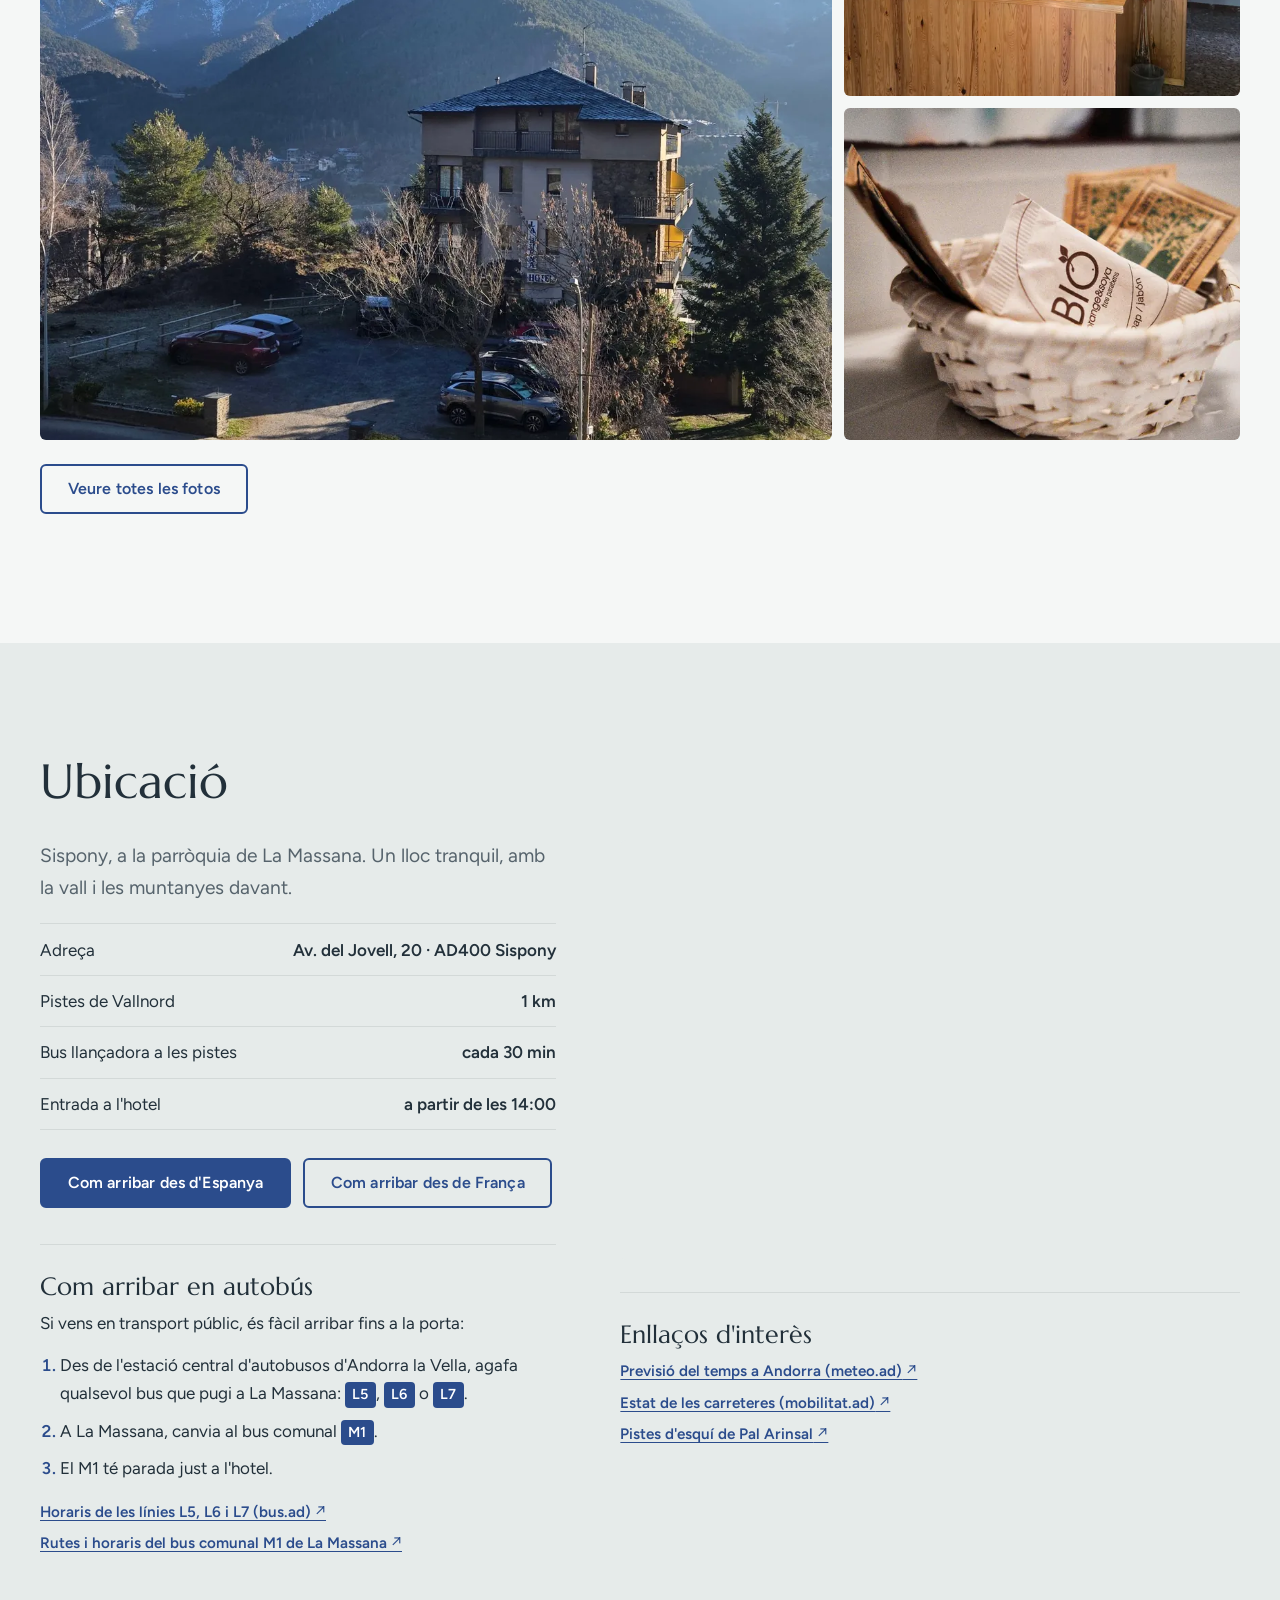
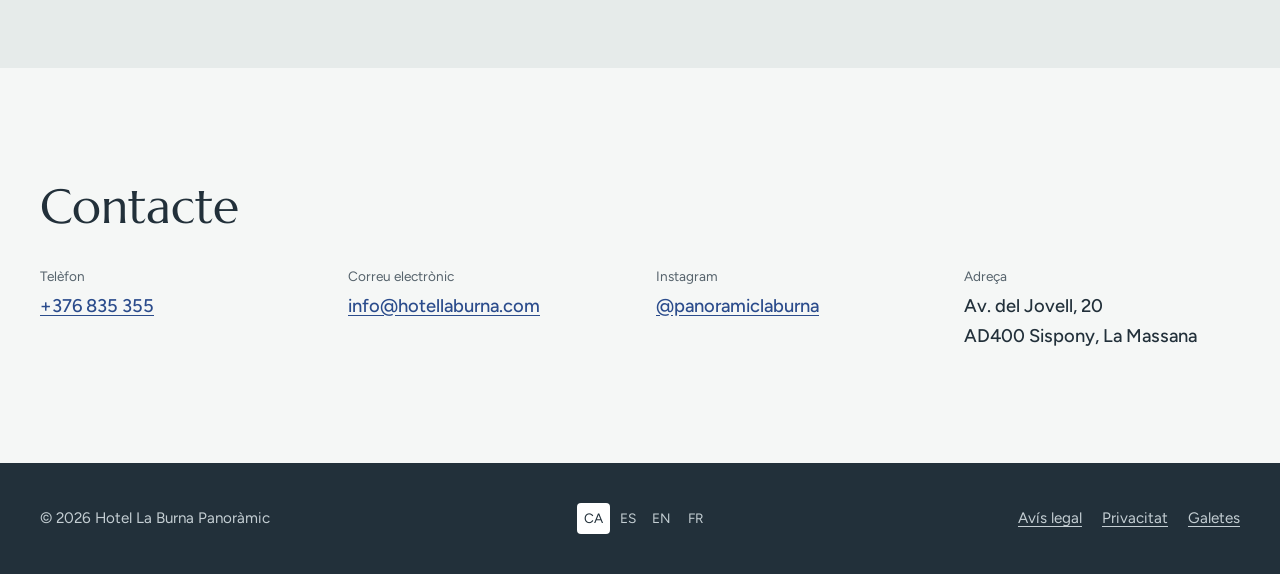
==== commit 4dd15344: "Galeria: 6 fotos més d'habitacions i bany al visor (9 en total), en els 4 idiomes Co-Authored-By: Cl" ====
--- a/index.html
+++ b/index.html
@@ -276,6 +276,12 @@
           <button type="button" data-full="assets/img/g-hotel-pic-1600.webp"><img src="assets/img/g-hotel-pic-700.webp" srcset="assets/img/g-hotel-pic-700.webp 700w, assets/img/g-hotel-pic-1200.webp 1200w" sizes="(max-width: 700px) 100vw, 66vw" alt="L'hotel, l'aparcament i el pic nevat al fons" loading="lazy"></button>
           <button type="button" data-full="assets/img/g-recepcio-1600.webp"><img src="assets/img/g-recepcio-600.webp" alt="La recepció de l'hotel" loading="lazy"></button>
           <button type="button" data-full="assets/img/g-amenities-bio-1600.webp"><img src="assets/img/g-amenities-bio-600.webp" alt="Articles de bany" loading="lazy"></button>
+          <button type="button" hidden data-full="assets/img/g-doble-matrimoni-1600.webp"><img src="assets/img/g-doble-matrimoni-600.webp" alt="Habitació doble amb llit gran i sortida al balcó" loading="lazy"></button>
+          <button type="button" hidden data-full="assets/img/g-doble-twin-1600.webp"><img src="assets/img/g-doble-twin-600.webp" alt="Habitació doble amb dos llits" loading="lazy"></button>
+          <button type="button" hidden data-full="assets/img/g-doble-junts-1600.webp"><img src="assets/img/g-doble-junts-600.webp" alt="Habitació doble amb dos llits junts" loading="lazy"></button>
+          <button type="button" hidden data-full="assets/img/g-doble-capcal-1600.webp"><img src="assets/img/g-doble-capcal-600.webp" alt="Capçal de fusta i coixins d'una habitació doble" loading="lazy"></button>
+          <button type="button" hidden data-full="assets/img/g-triple-llits-1600.webp"><img src="assets/img/g-triple-llits-600.webp" alt="Habitació triple amb tres llits individuals" loading="lazy"></button>
+          <button type="button" hidden data-full="assets/img/g-lavabo-1600.webp"><img src="assets/img/g-lavabo-600.webp" alt="Lavabo amb articles de bany" loading="lazy"></button>
         </div>
         <p class="gallery-more"><button class="button button--ghost" type="button" data-gallery-all>Veure totes les fotos</button></p>
       </div>
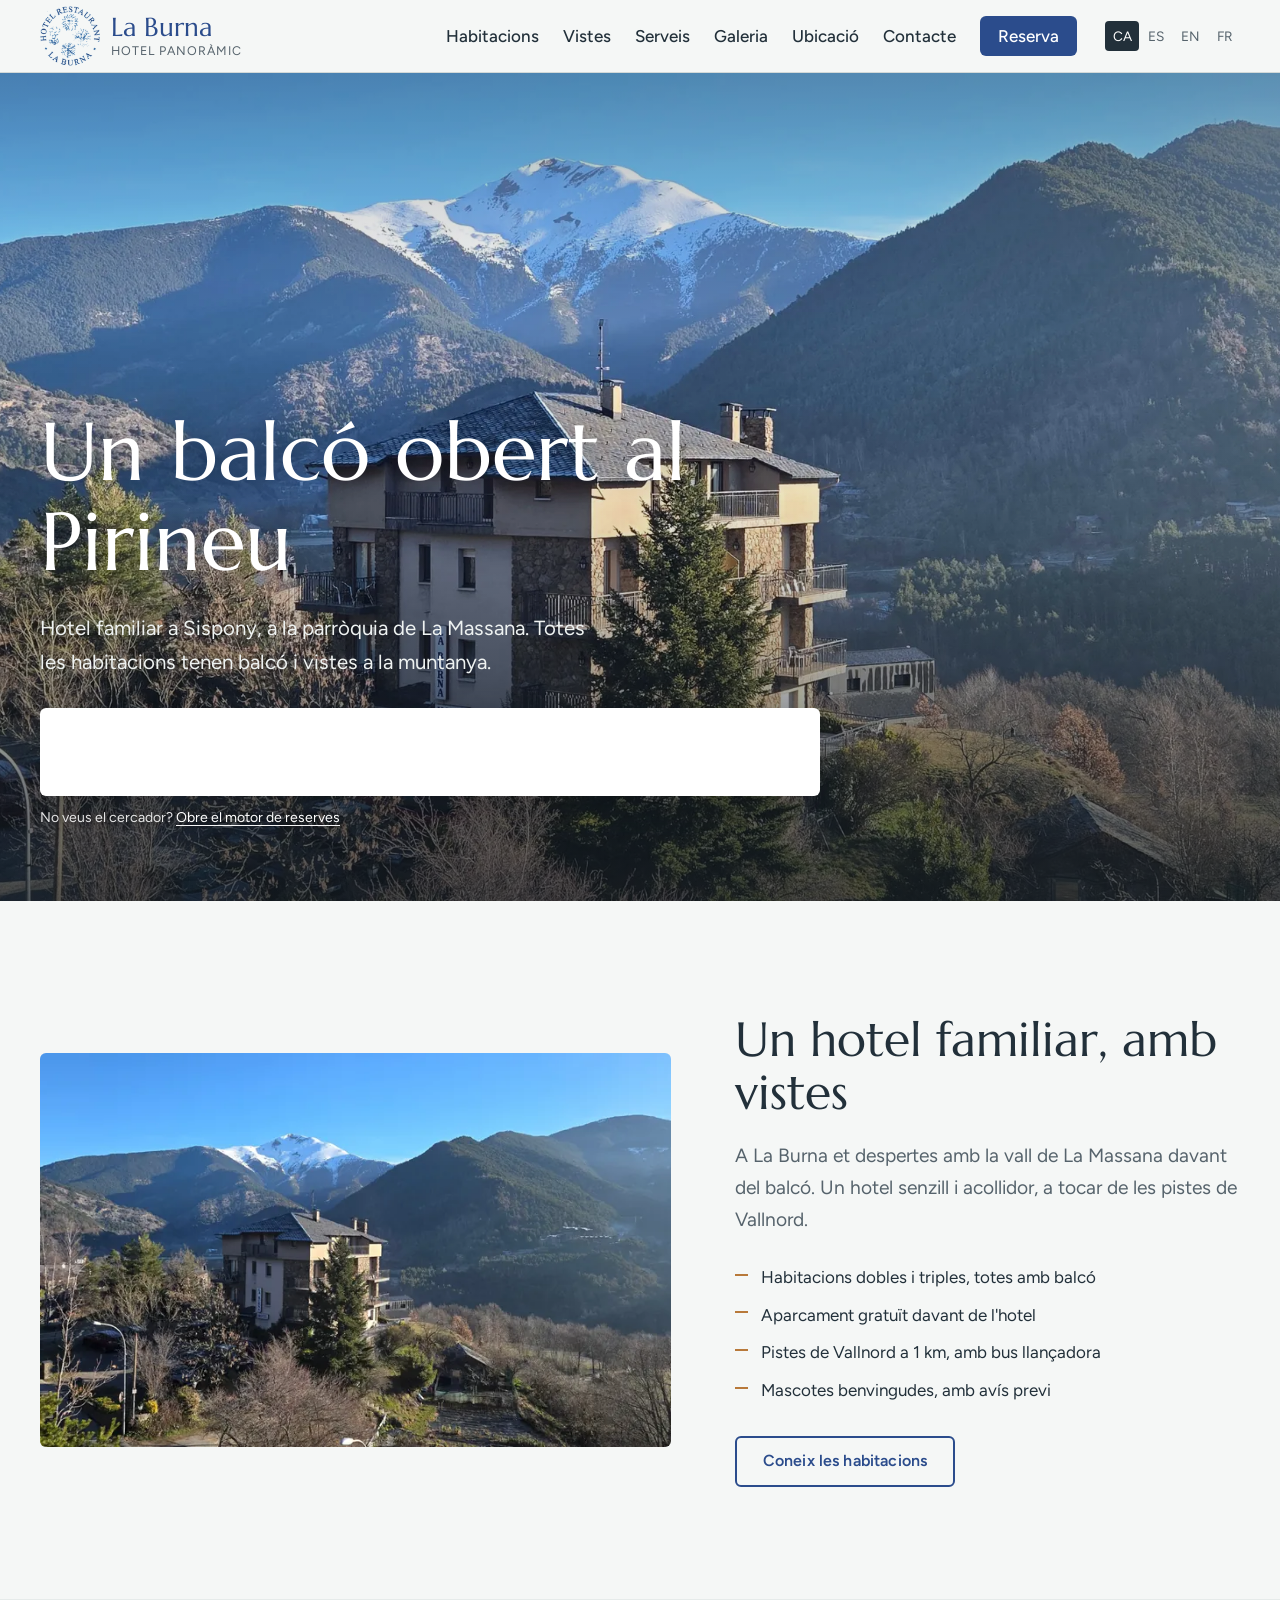
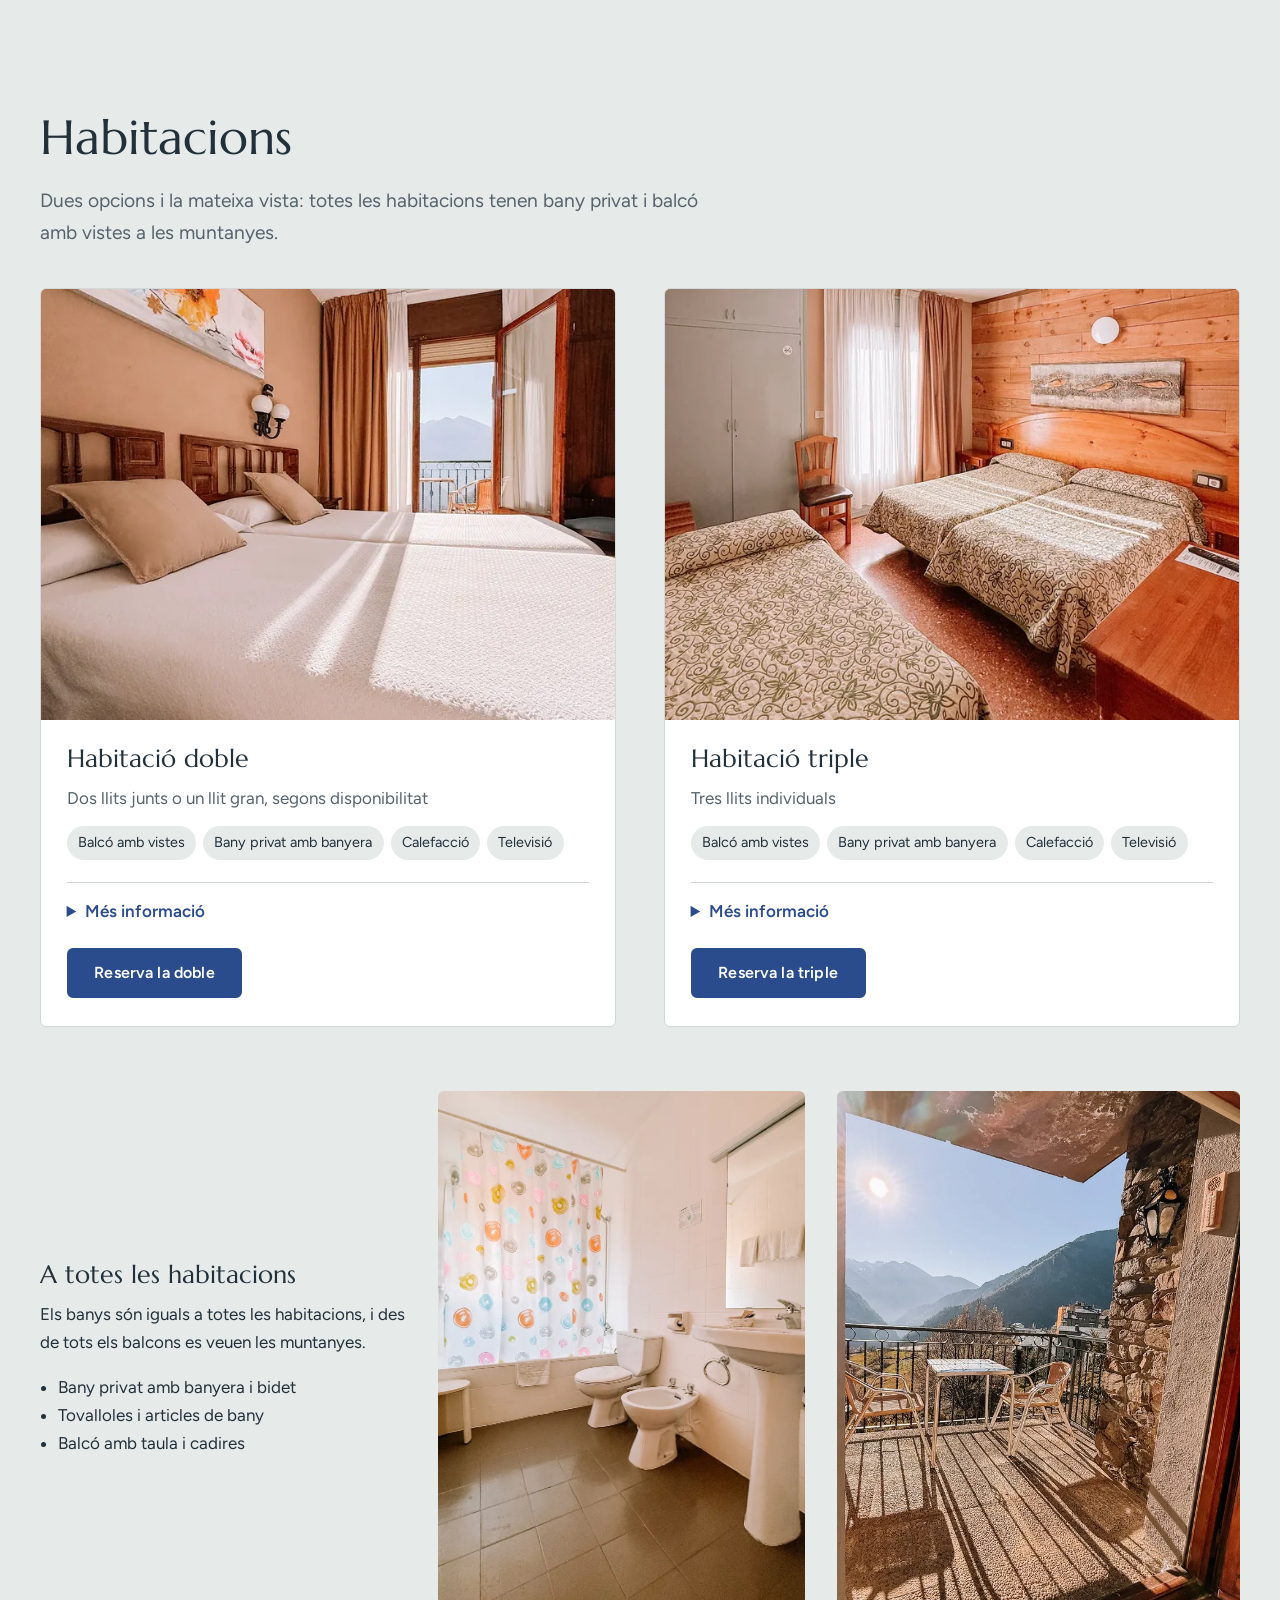
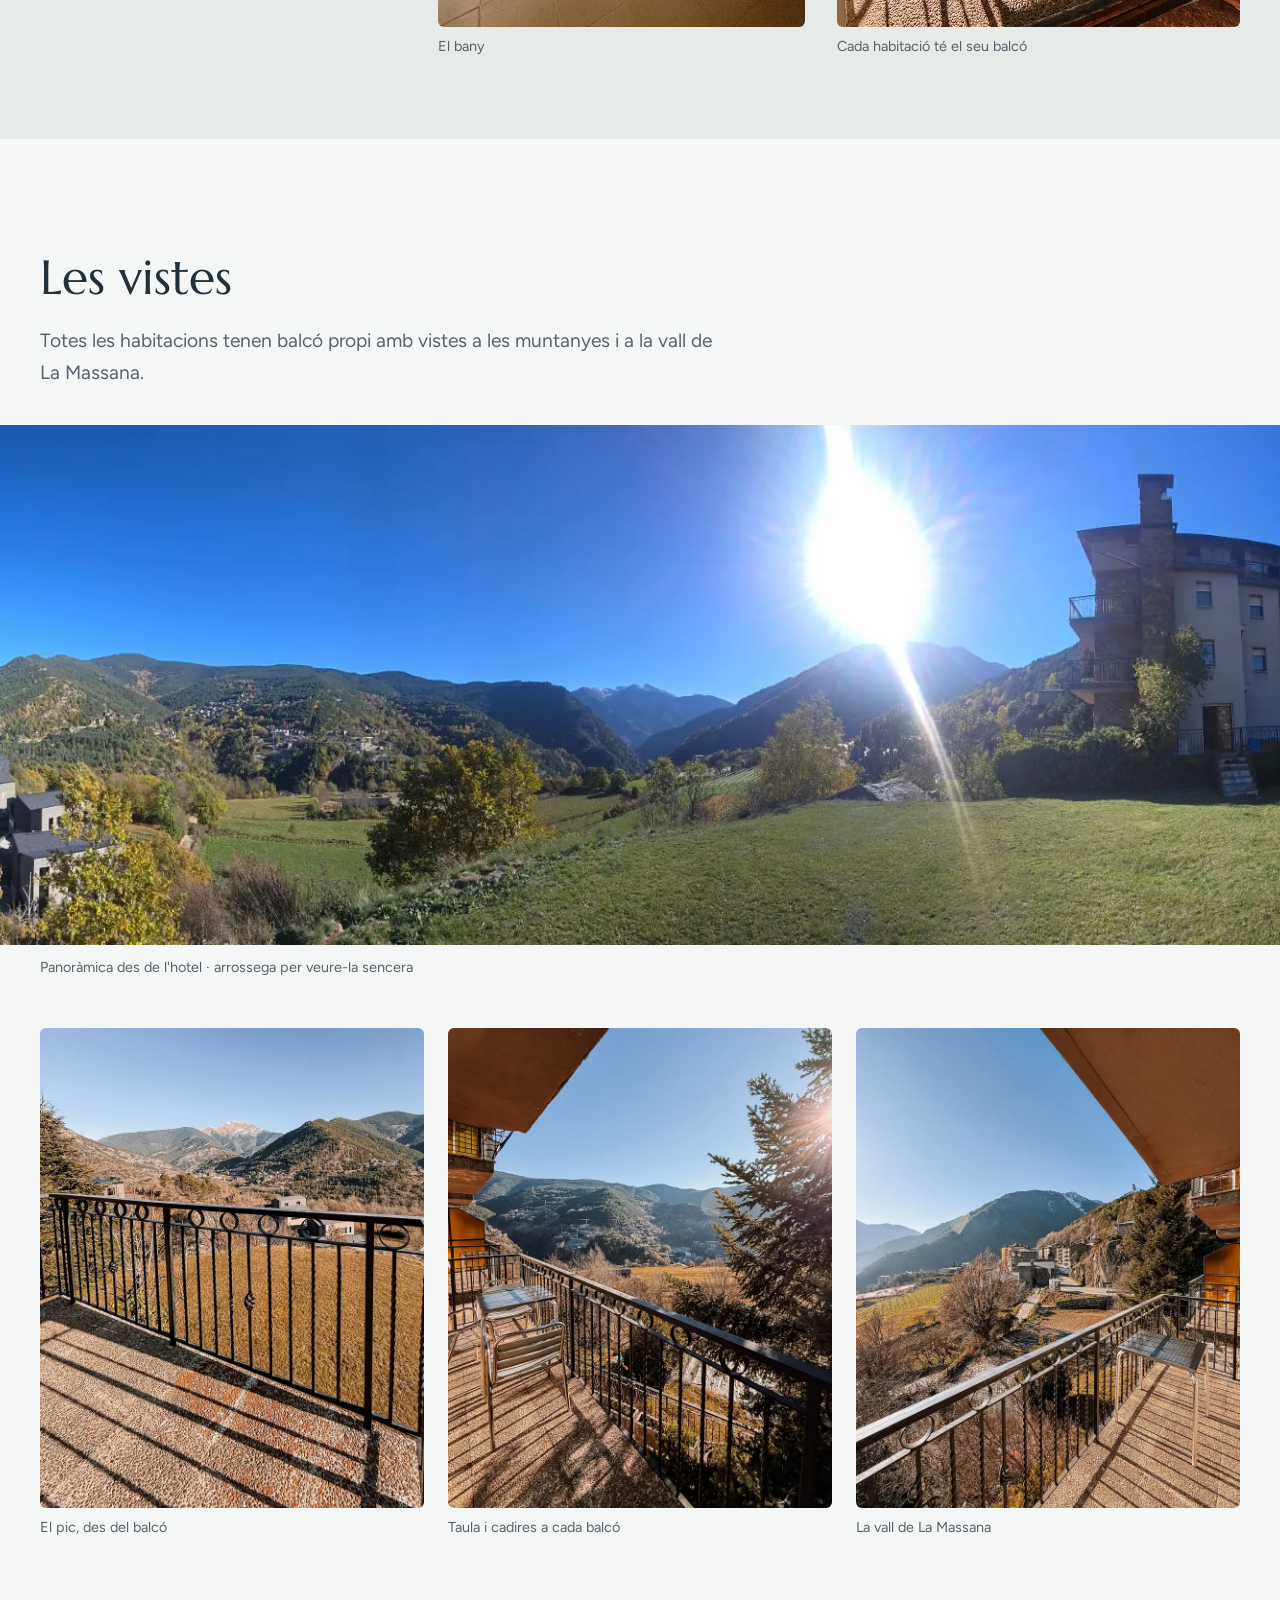
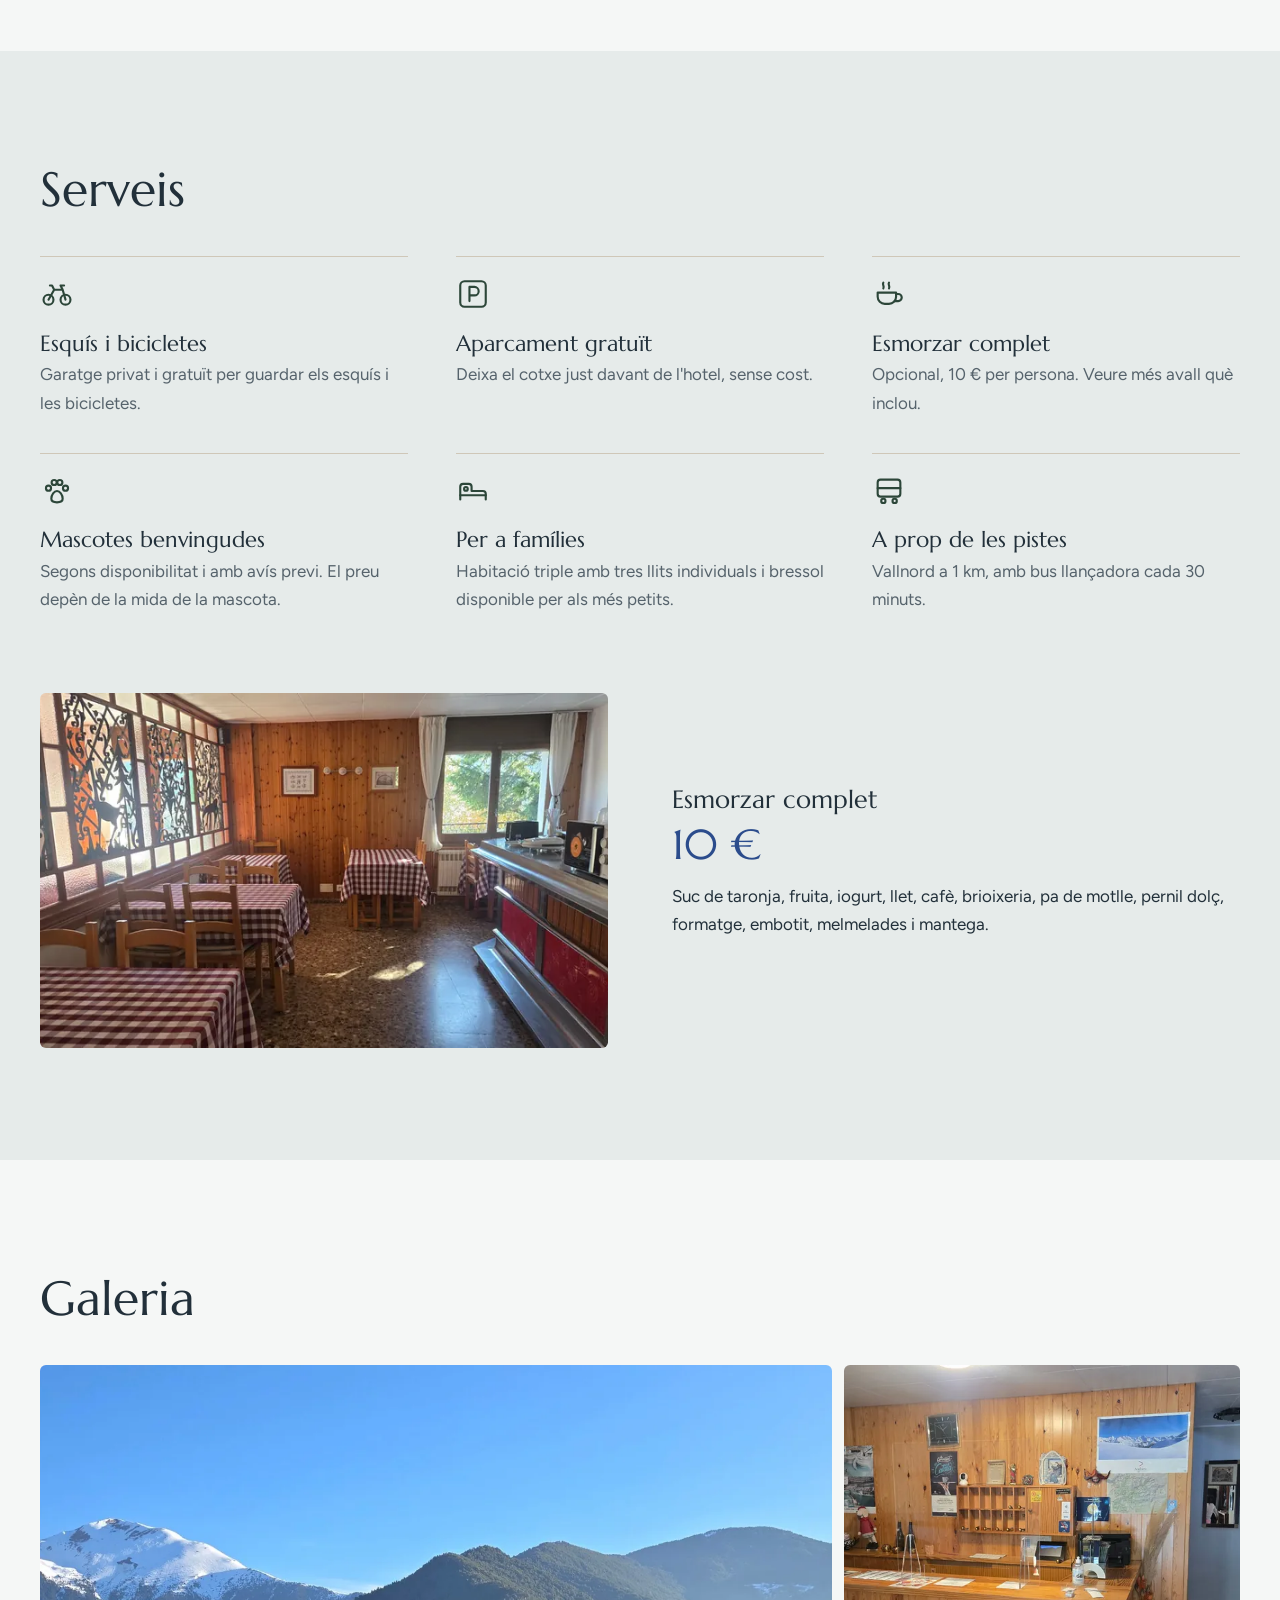
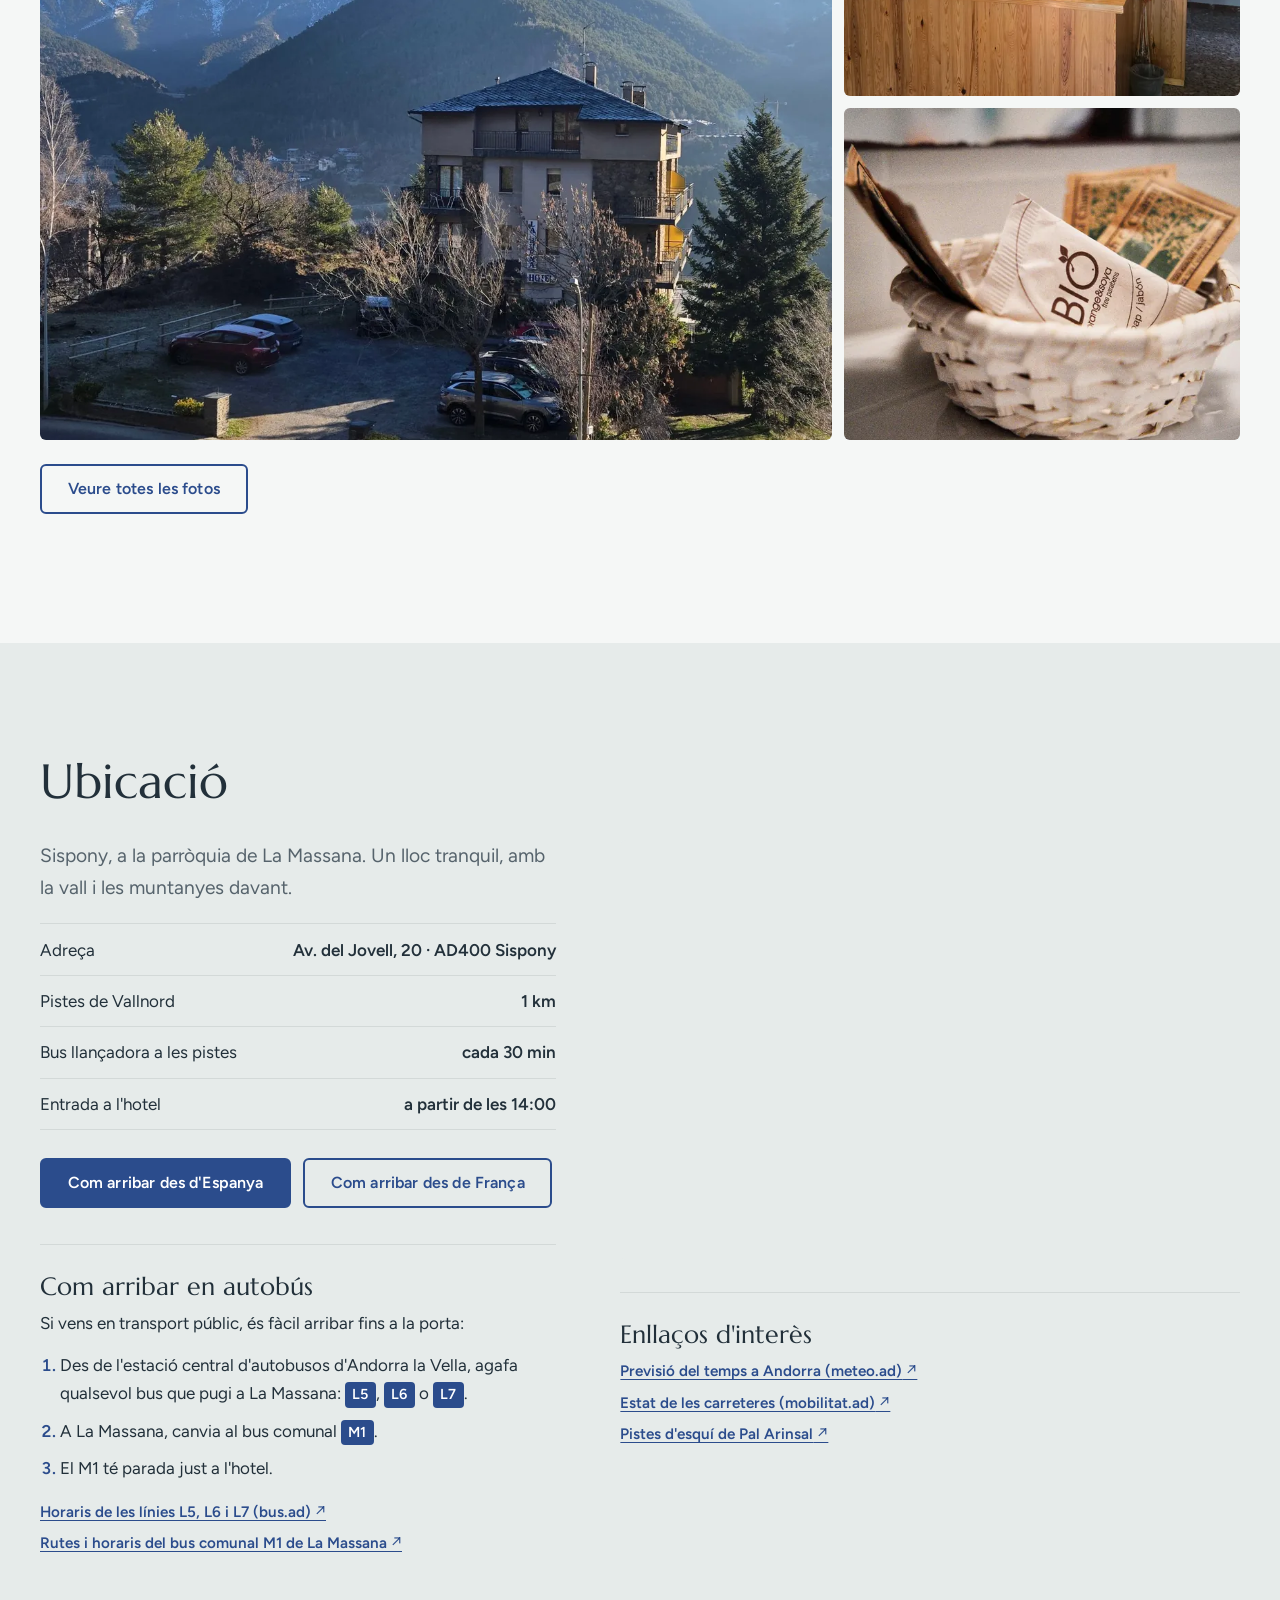
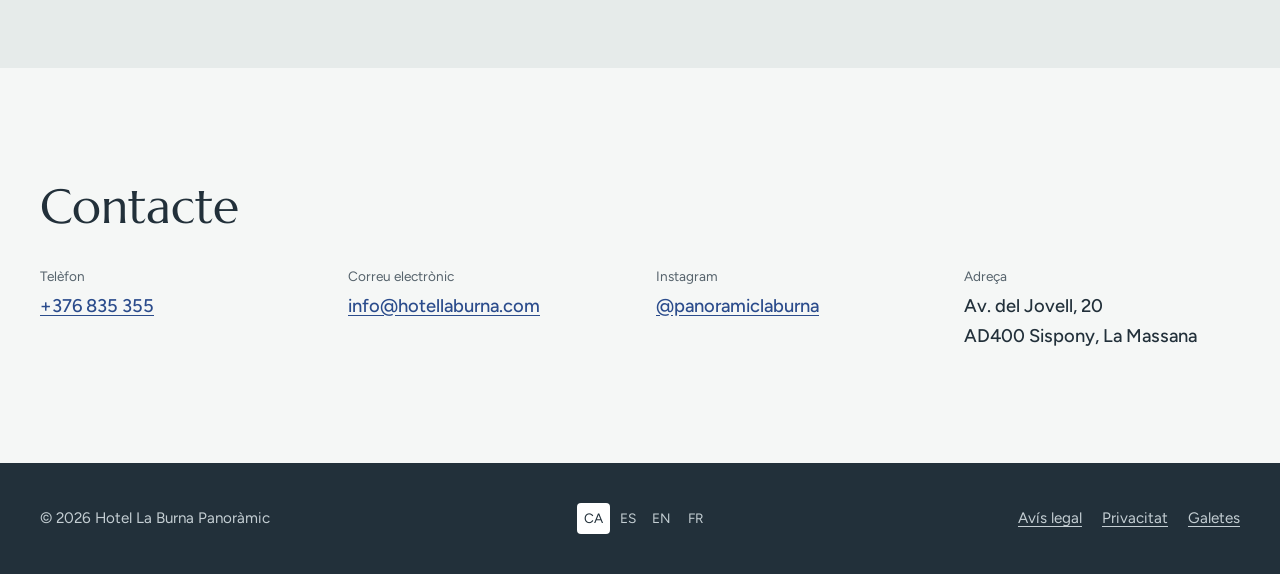
==== commit eee3dbff: "Capçalera: segell del logo (fons transparent) al costat de «La Burna», a totes les pàgines Co-Author" ====
--- a/index.html
+++ b/index.html
@@ -27,7 +27,7 @@
   <link rel="preconnect" href="https://fonts.googleapis.com">
   <link rel="preconnect" href="https://fonts.gstatic.com" crossorigin>
   <link href="https://fonts.googleapis.com/css2?family=Figtree:wght@400;500;600&family=Marcellus&display=swap" rel="stylesheet">
-  <link rel="stylesheet" href="css/styles.css?v=7">
+  <link rel="stylesheet" href="css/styles.css?v=8">
   <link rel="preload" as="image" href="assets/img/hero-hivern-1920.webp" media="(min-width: 700px)">
   <script src="js/main.js?v=5" defer></script>
 
@@ -58,8 +58,11 @@
   <header class="header">
     <div class="container header__inner">
       <a class="header__logo" href="/" aria-label="Hotel La Burna Panoràmic, inici">
-        <strong>La Burna</strong>
-        <span>HOTEL PANORÀMIC</span>
+        <img src="assets/img/logo-segell-96.png" srcset="assets/img/logo-segell-96.png 1x, assets/img/logo-segell-192.png 2x" width="60" height="60" alt="">
+        <span class="header__logo-text">
+          <strong>La Burna</strong>
+          <span>HOTEL PANORÀMIC</span>
+        </span>
       </a>
 
       <button class="header__toggle" type="button" aria-expanded="false" aria-controls="menu" aria-label="Obre el menú">
--- a/css/styles.css
+++ b/css/styles.css
@@ -84,9 +84,12 @@
   border-bottom: 1px solid var(--linia);
 }
 .header__inner { display: flex; align-items: center; gap: 1.5rem; min-height: 72px; }
-.header__logo { display: flex; flex-direction: column; text-decoration: none; color: var(--pissarra); line-height: 1; }
+.header__logo { display: flex; align-items: center; gap: .7rem; text-decoration: none; color: var(--pissarra); line-height: 1; }
+.header__logo img { width: 60px; height: 60px; flex: none; }
+.header__logo-text { display: flex; flex-direction: column; }
 .header__logo strong { font: 400 1.6rem/1 var(--display); color: var(--blau); }
-.header__logo span { font-size: .78rem; letter-spacing: .08em; color: var(--text-suau); margin-top: .3rem; }
+.header__logo-text span { font-size: .78rem; letter-spacing: .08em; color: var(--text-suau); margin-top: .3rem; }
+@media (max-width: 520px) { .header__logo img { width: 46px; height: 46px; } .header__logo { gap: .5rem; } }
 .nav { margin-left: auto; display: flex; align-items: center; gap: 1.75rem; }
 .nav__list, .lang { list-style: none; margin: 0; padding: 0; display: flex; align-items: center; }
 .nav__list { gap: 1.5rem; }
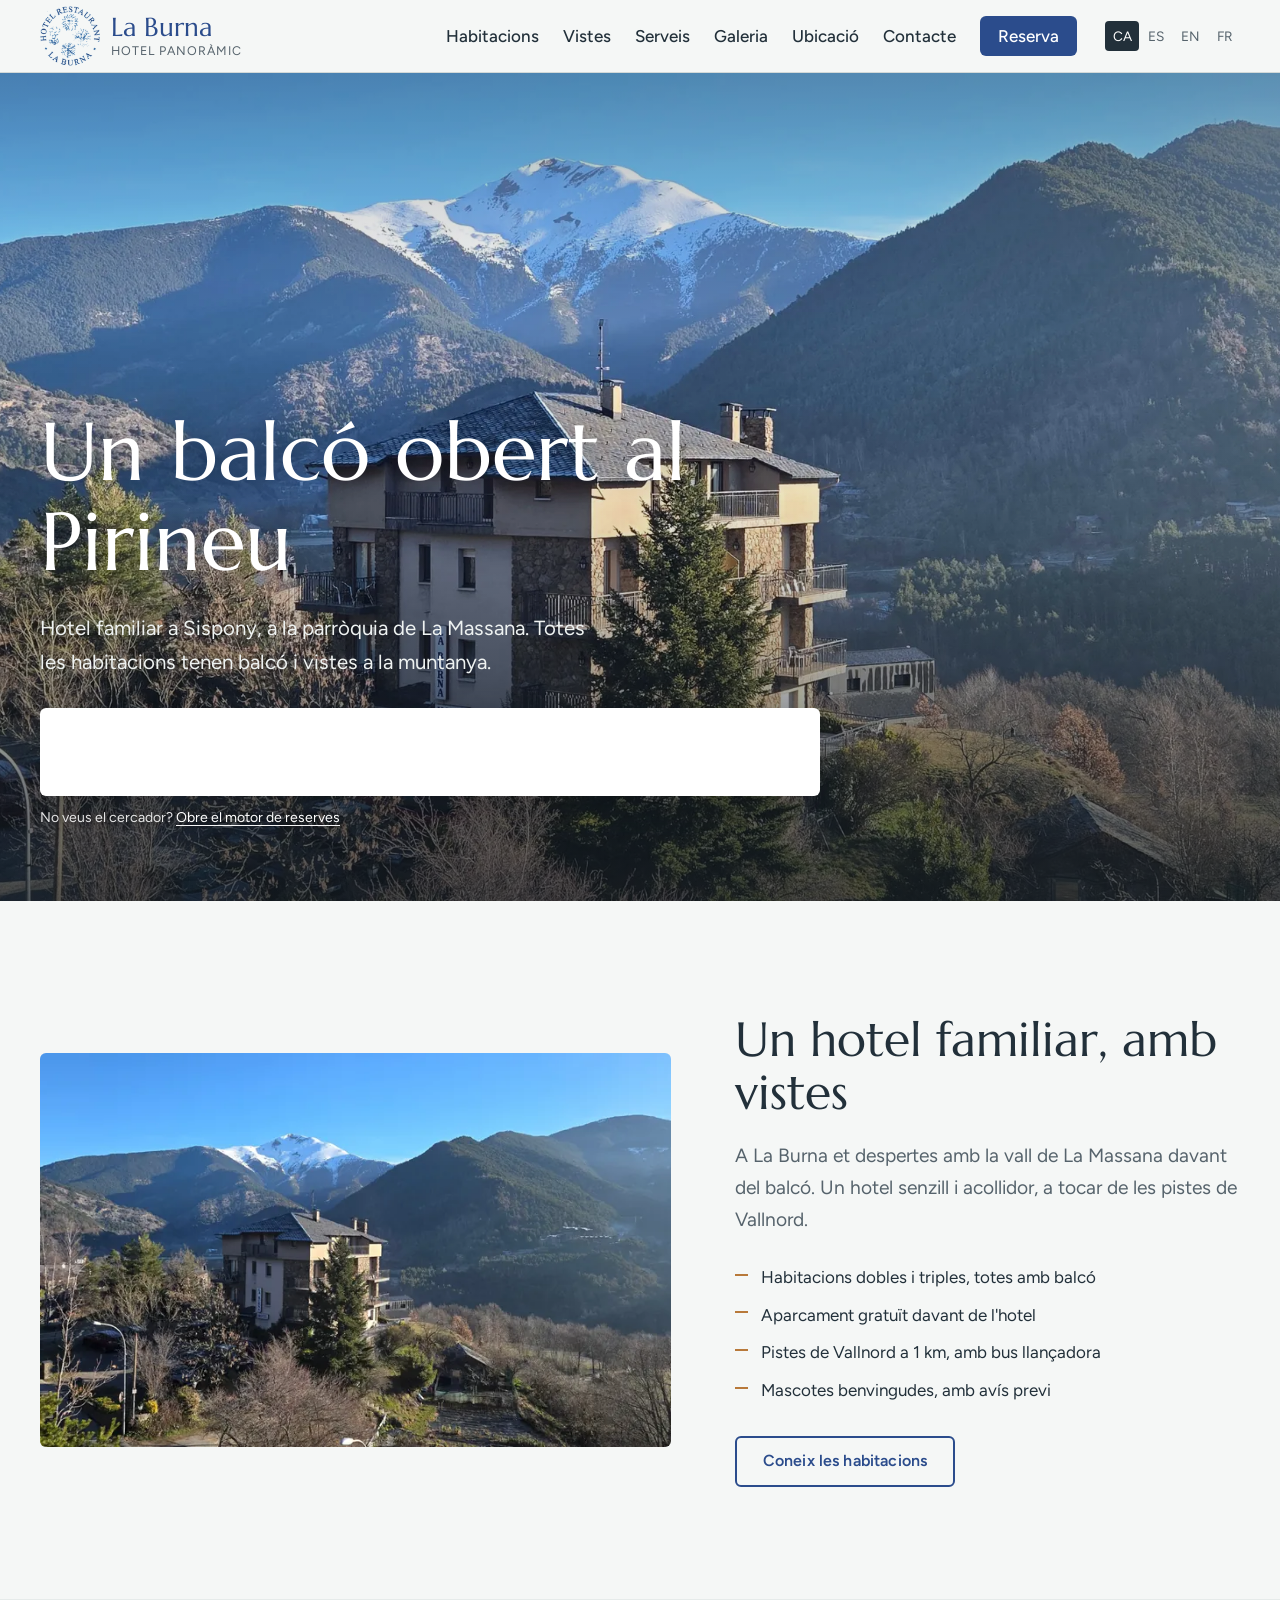
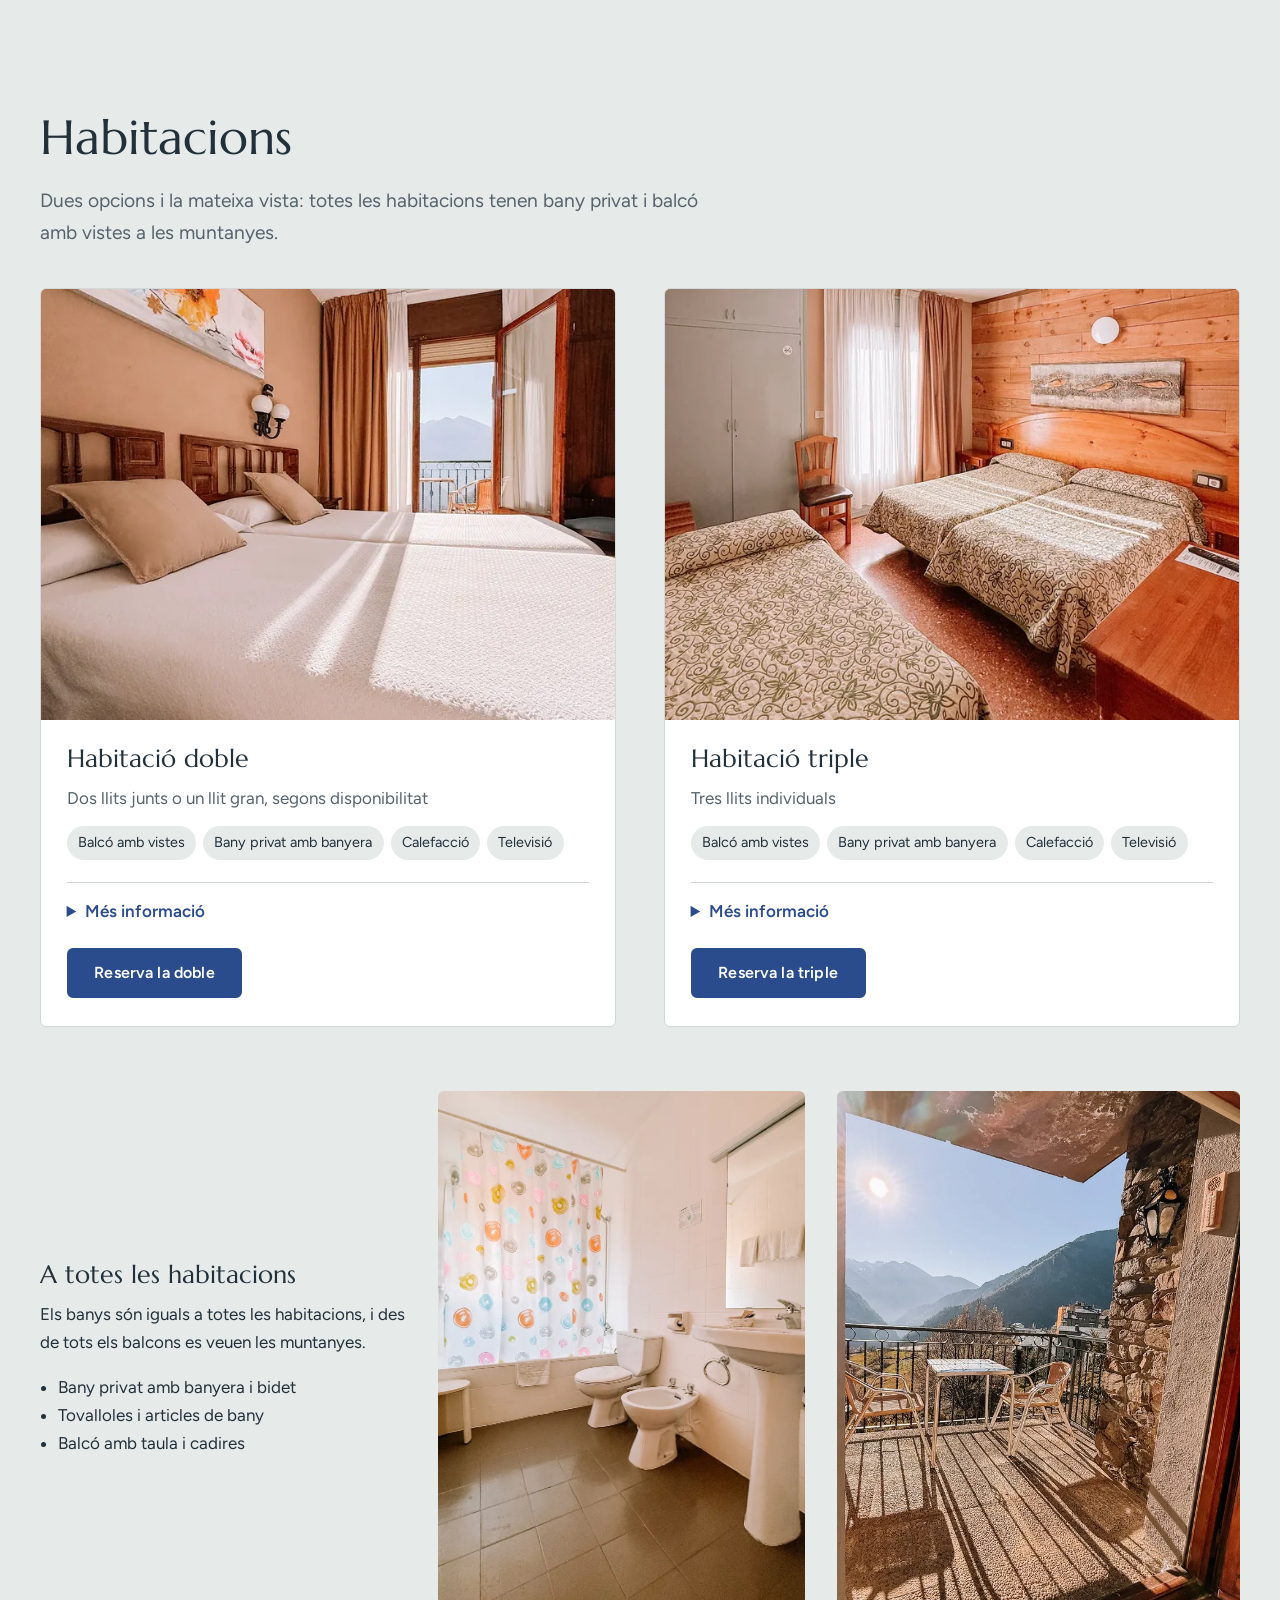
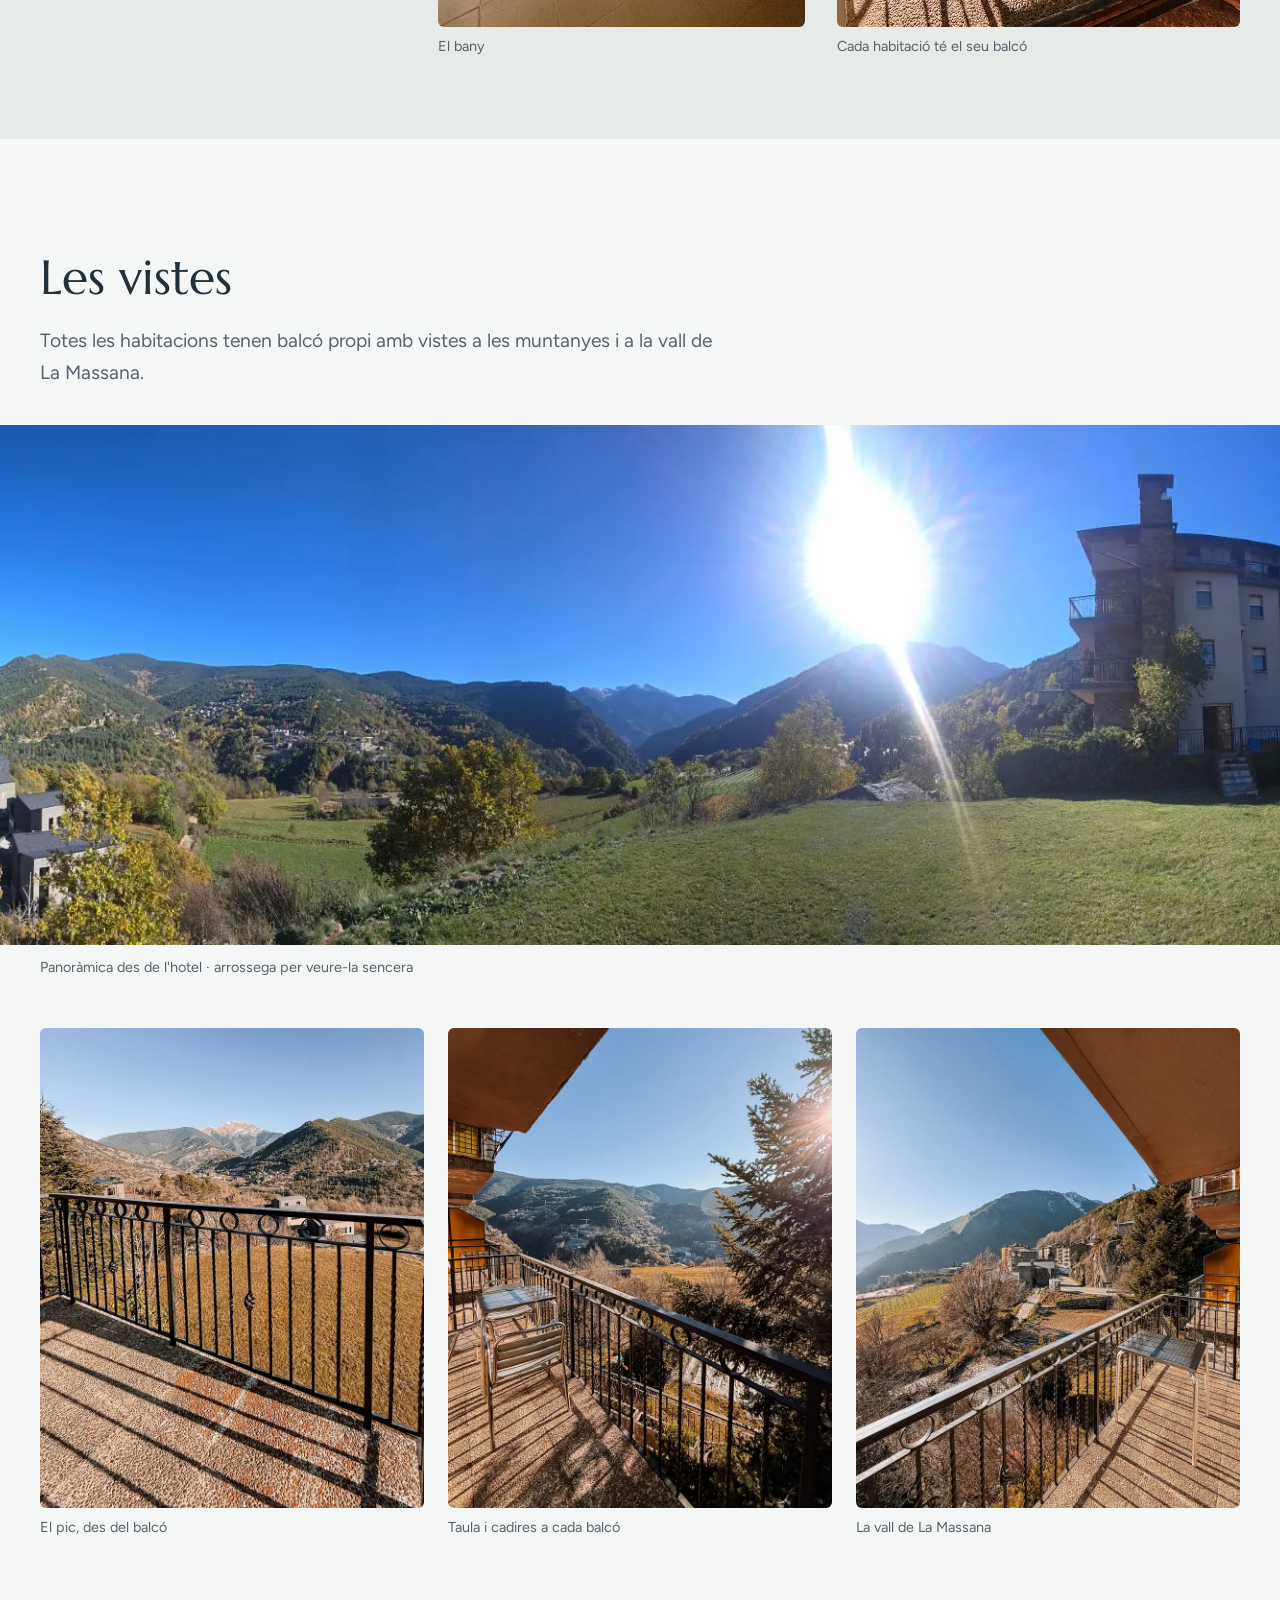
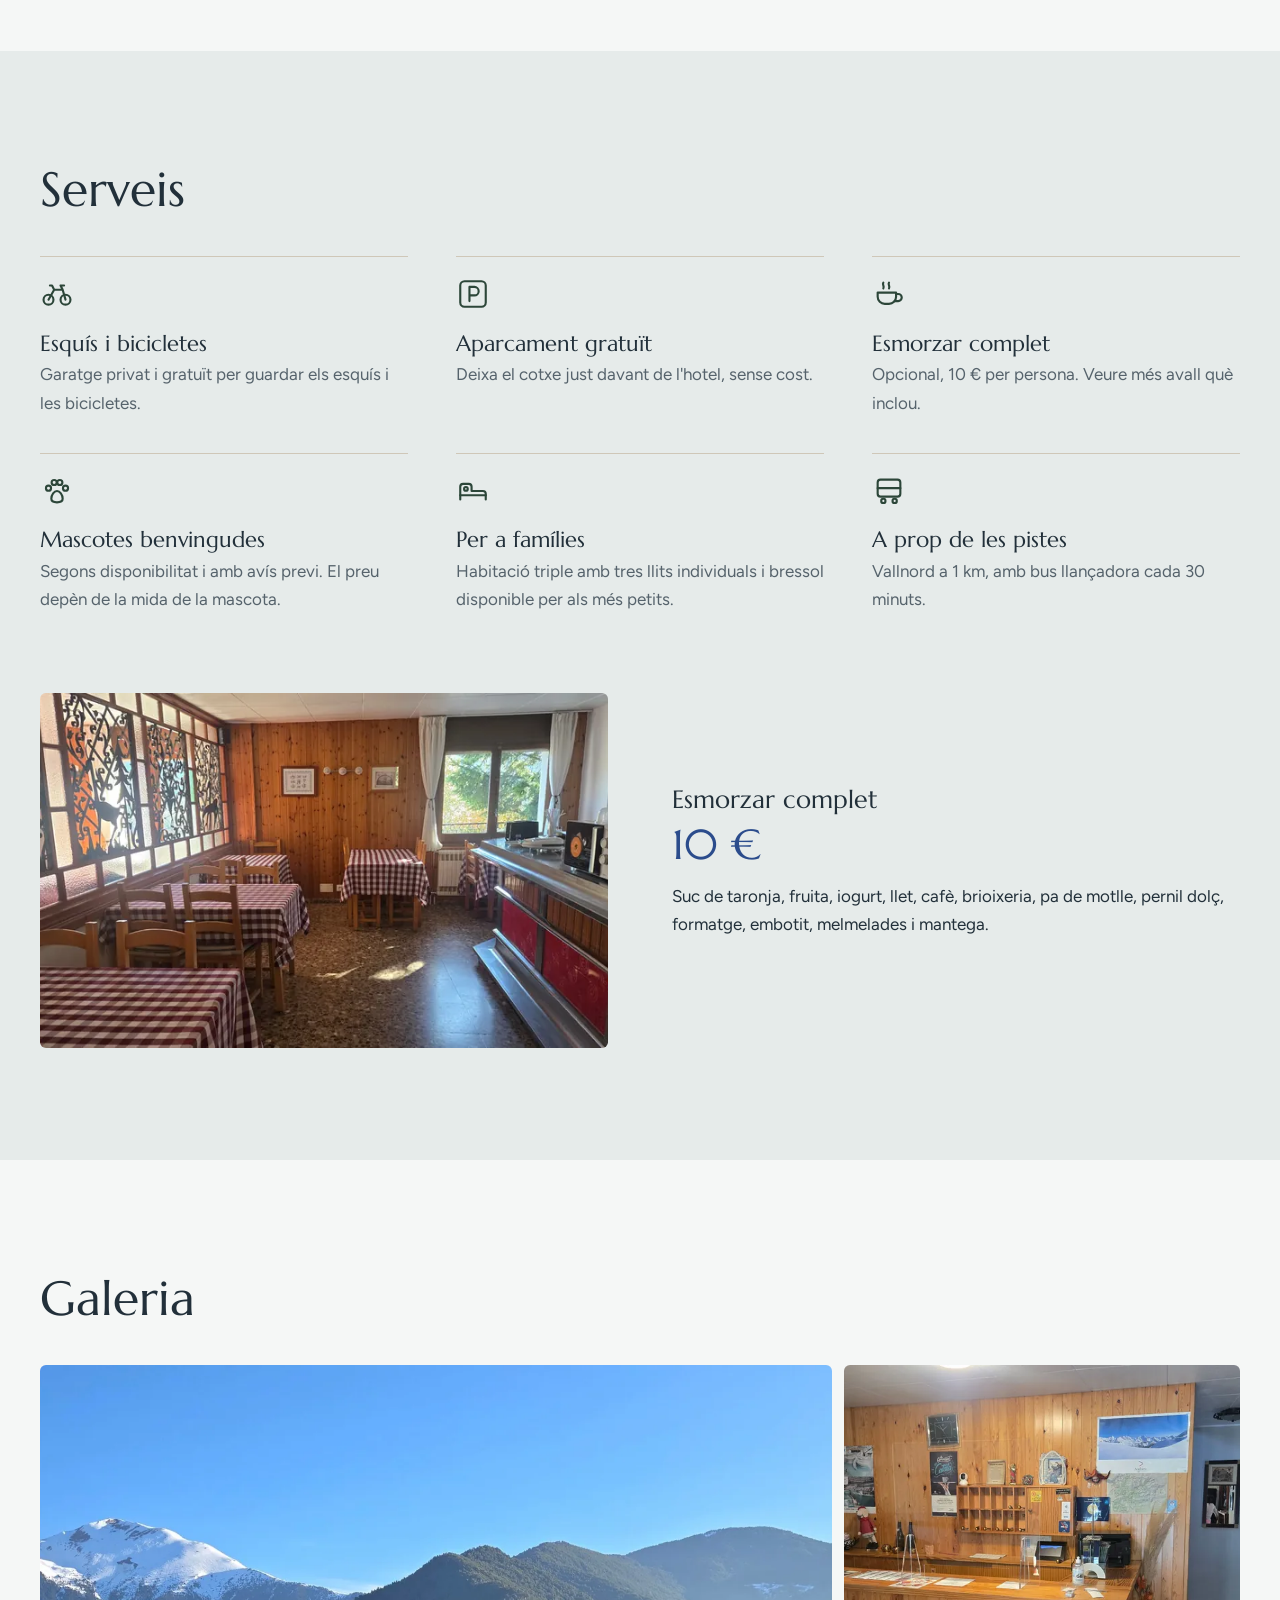
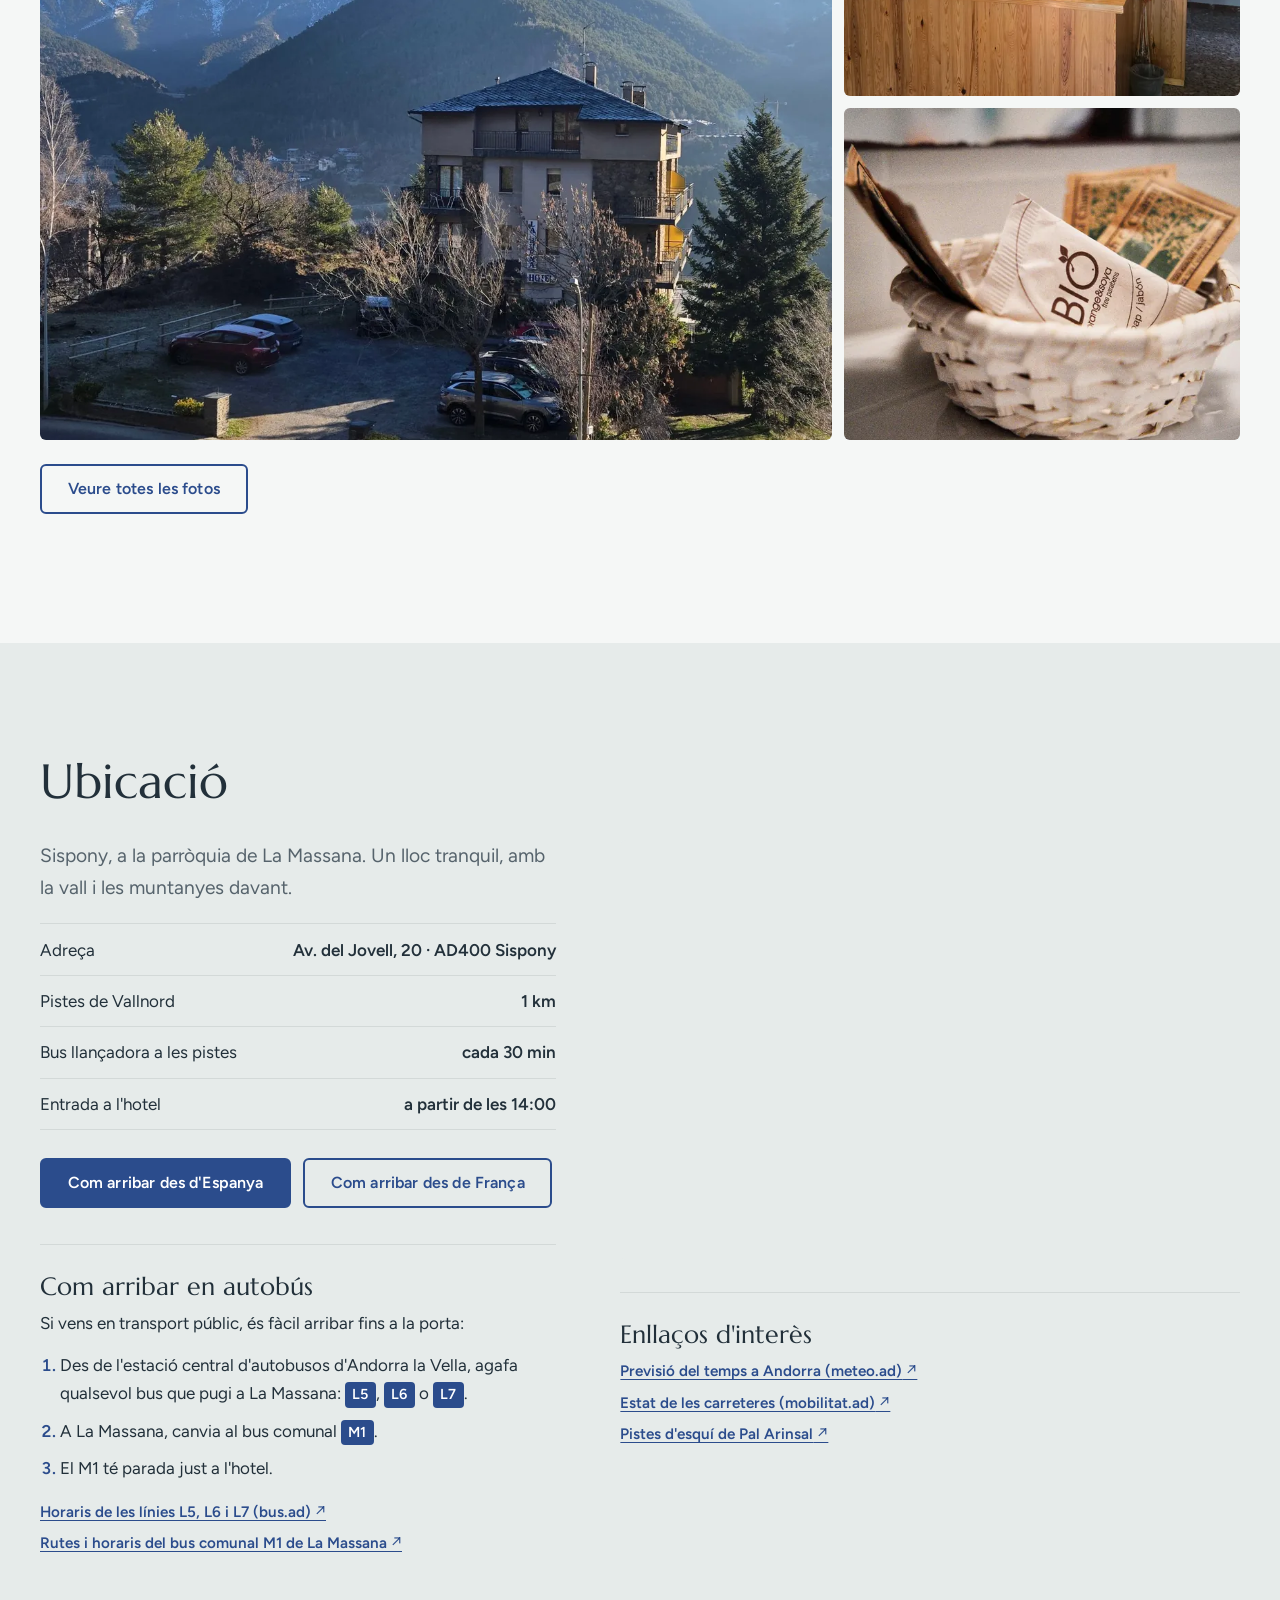
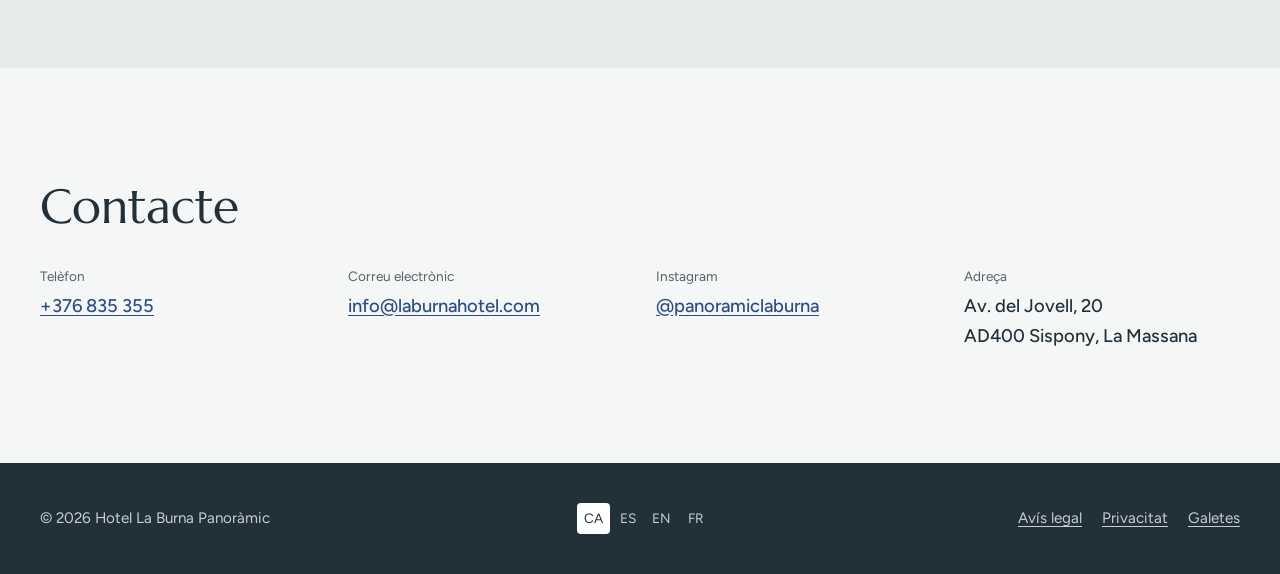
==== commit 51bdbfaa: "Correu de contacte: info@laburnahotel.com (la bústia real a Plesk; hotellaburna.com no té servidor d" ====
--- a/index.html
+++ b/index.html
@@ -39,7 +39,7 @@
     "name": "Hotel La Burna Panoràmic",
     "url": "https://laburnahotel.com/",
     "telephone": "+376 835 355",
-    "email": "info@hotellaburna.com",
+    "email": "info@laburnahotel.com",
     "address": {
       "@type": "PostalAddress",
       "streetAddress": "Av. del Jovell, 20",
@@ -342,7 +342,7 @@
         <h2 id="contacte-title">Contacte</h2>
         <address class="contact">
           <div><small>Telèfon</small><a href="tel:+376835355">+376 835 355</a></div>
-          <div><small>Correu electrònic</small><a href="mailto:info@hotellaburna.com">info@hotellaburna.com</a></div>
+          <div><small>Correu electrònic</small><a href="mailto:info@laburnahotel.com">info@laburnahotel.com</a></div>
           <div><small>Instagram</small><a href="https://www.instagram.com/panoramiclaburna" target="_blank" rel="noopener">@panoramiclaburna</a></div>
           <div><small>Adreça</small><span>Av. del Jovell, 20<br>AD400 Sispony, La Massana</span></div>
         </address>
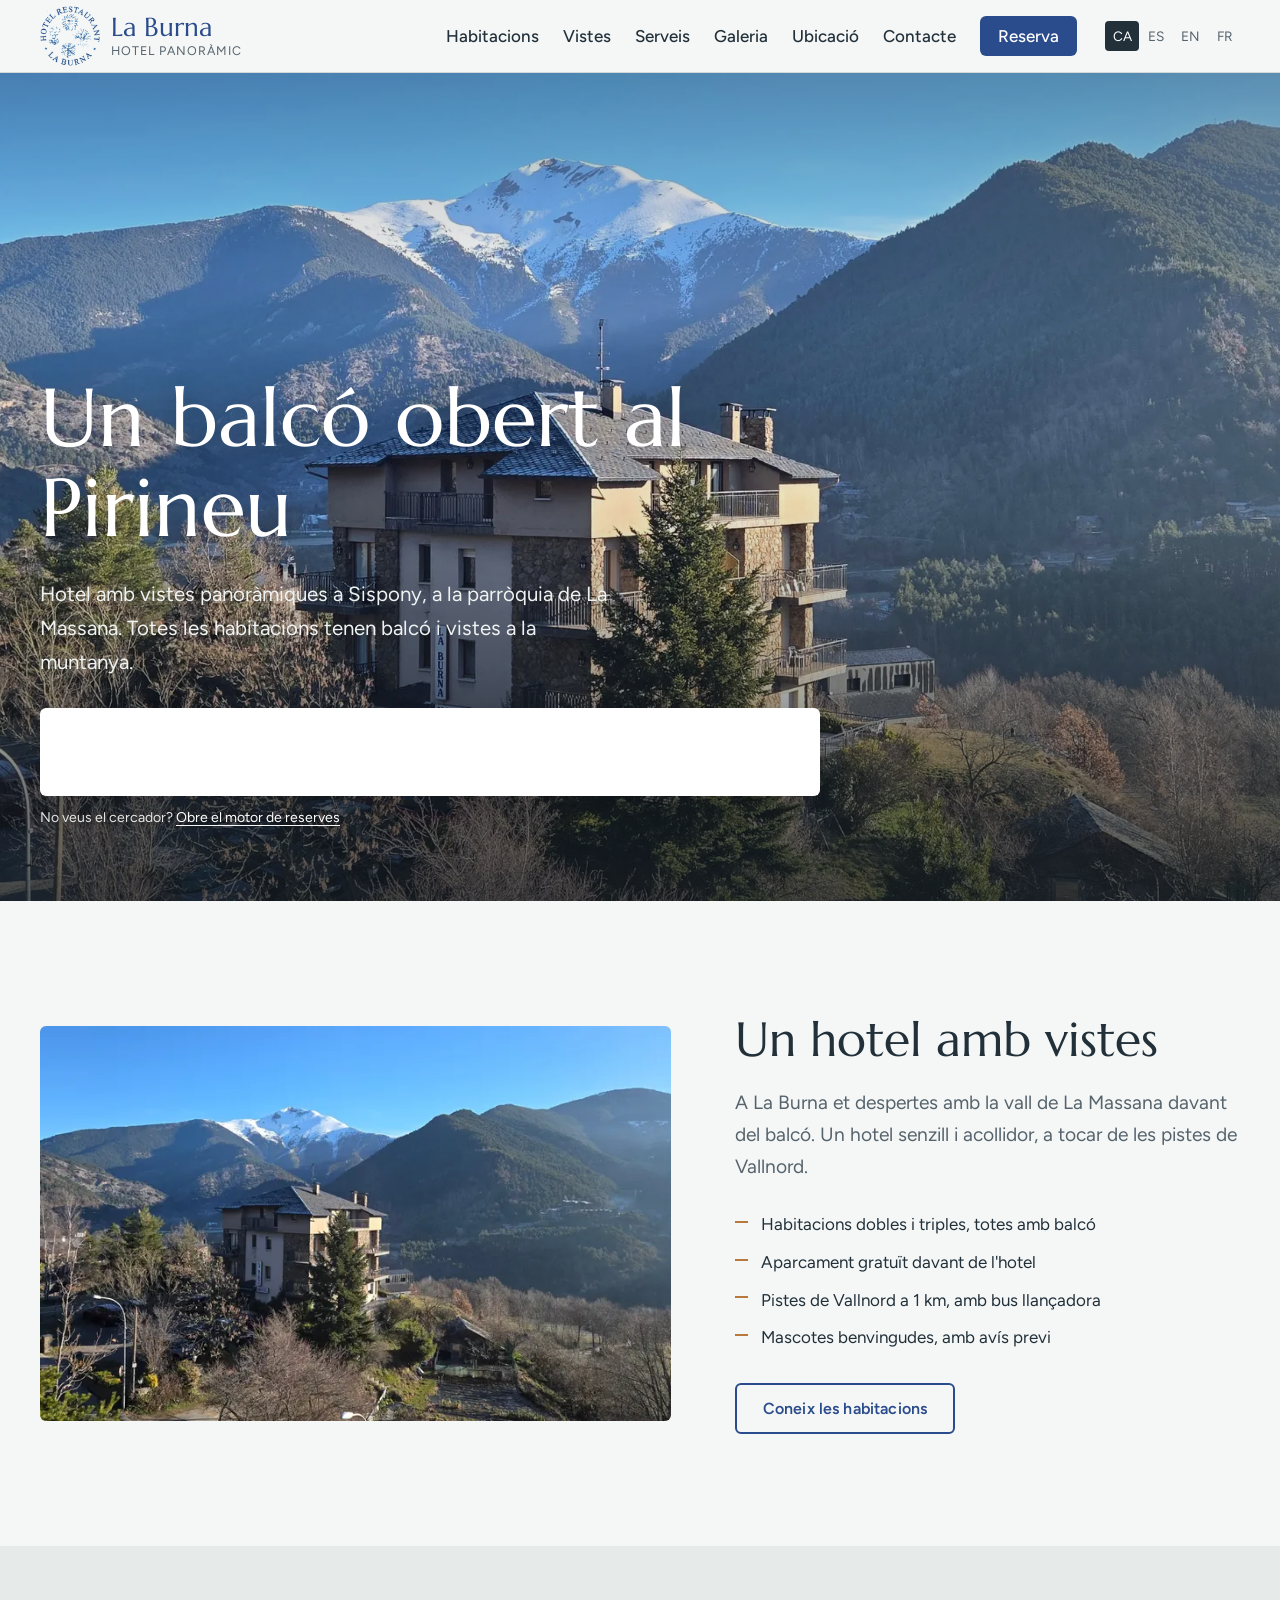
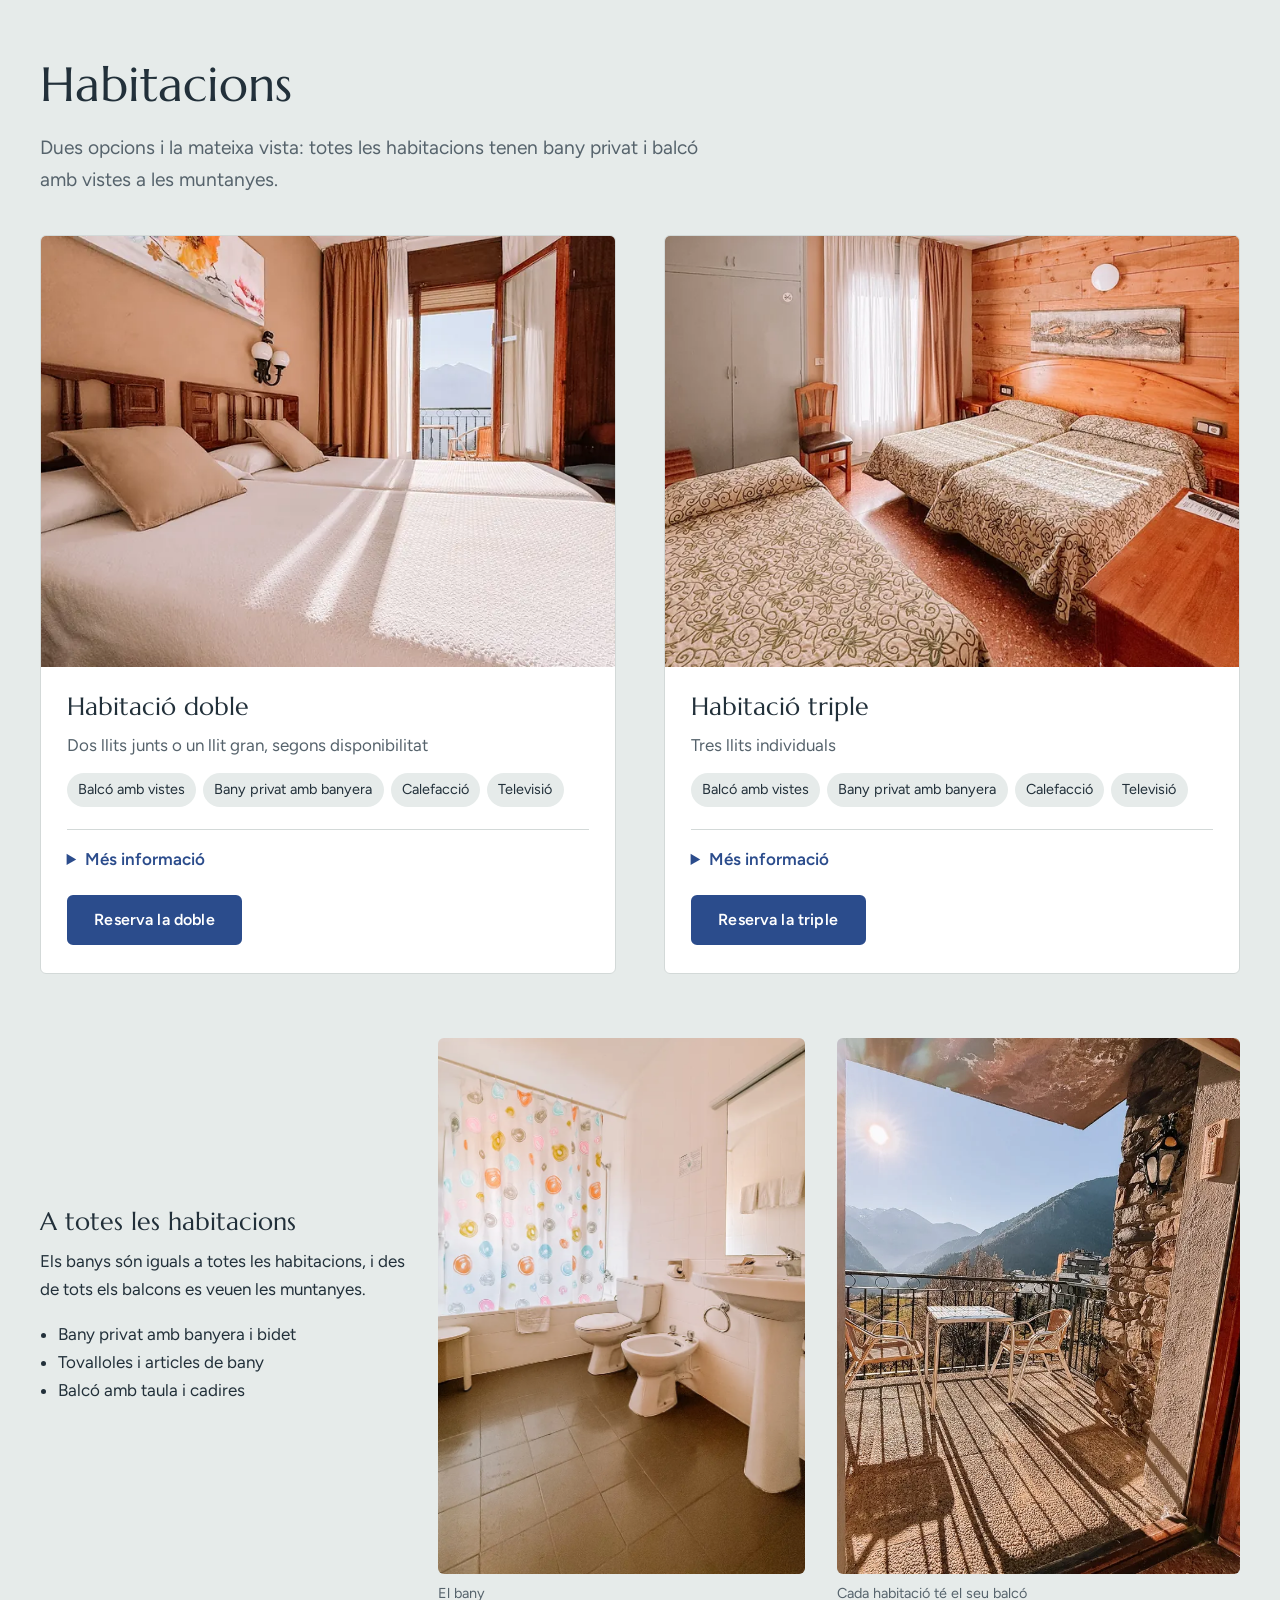
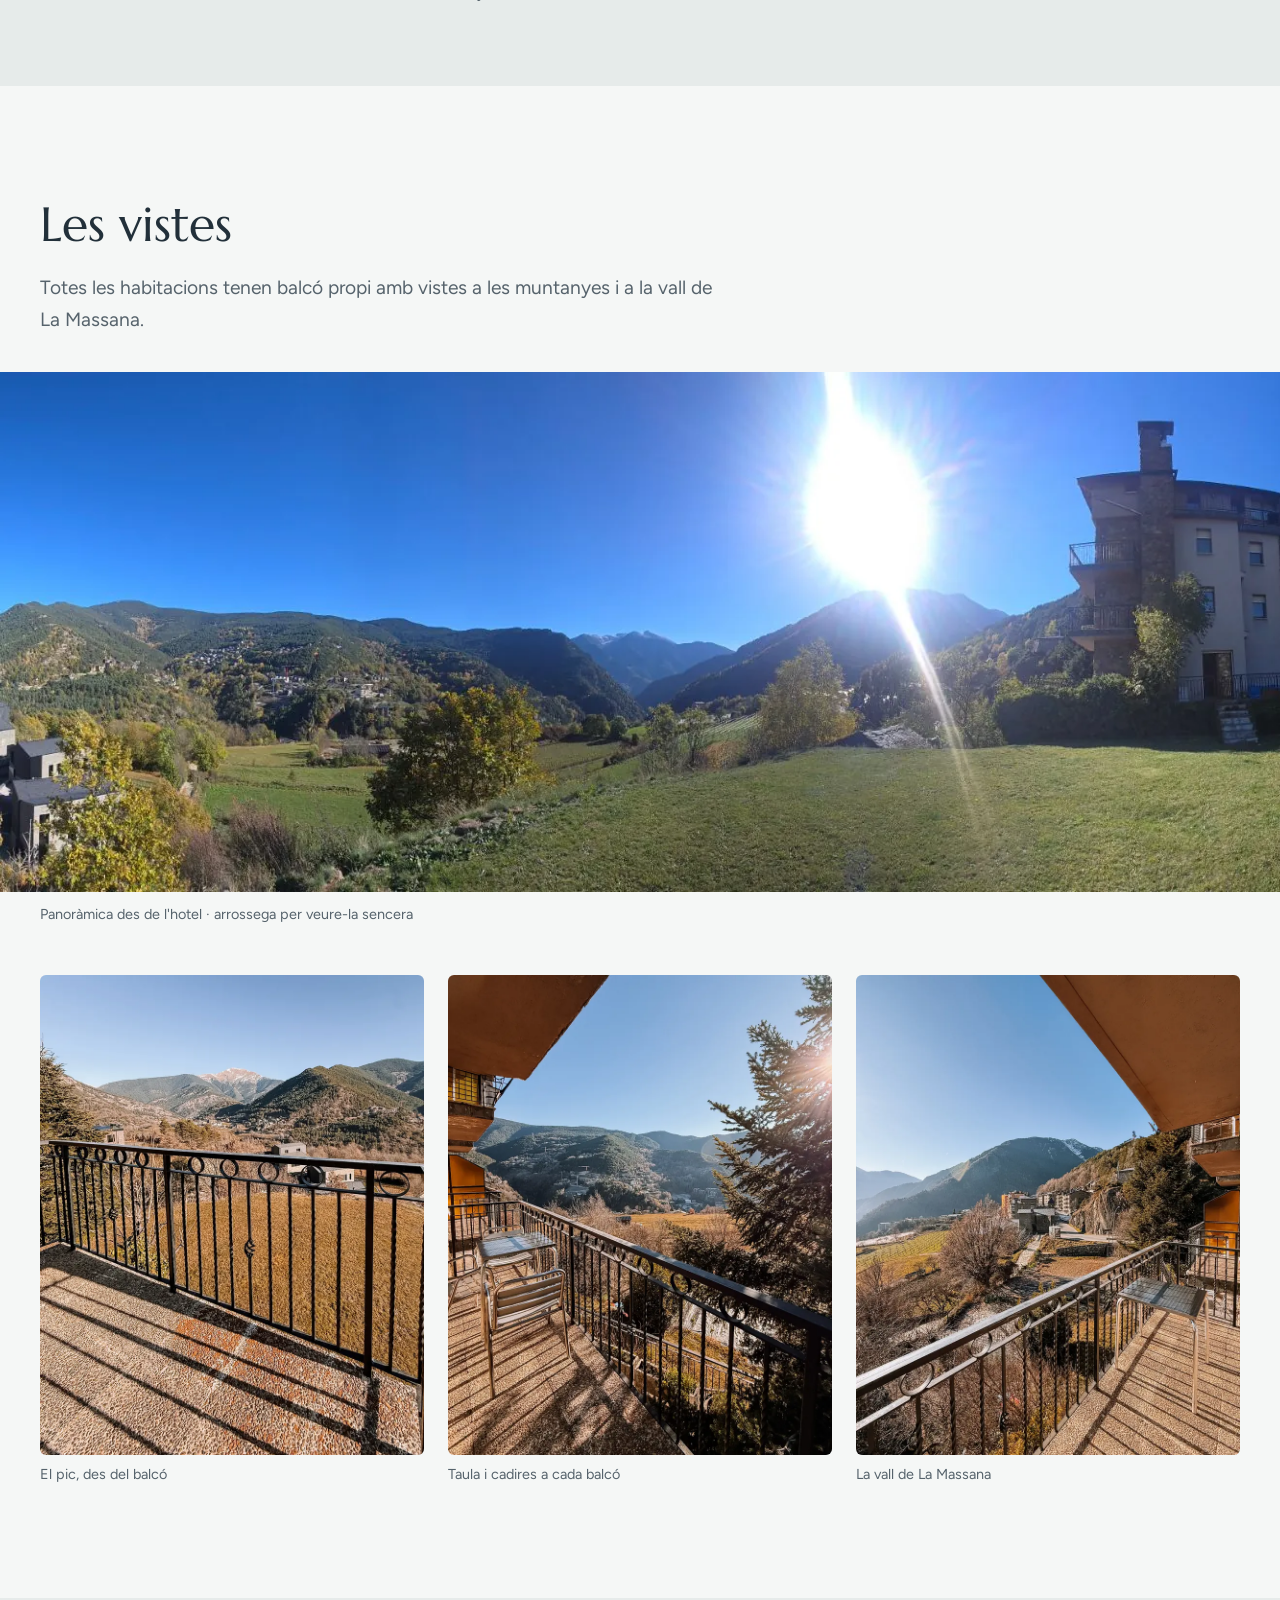
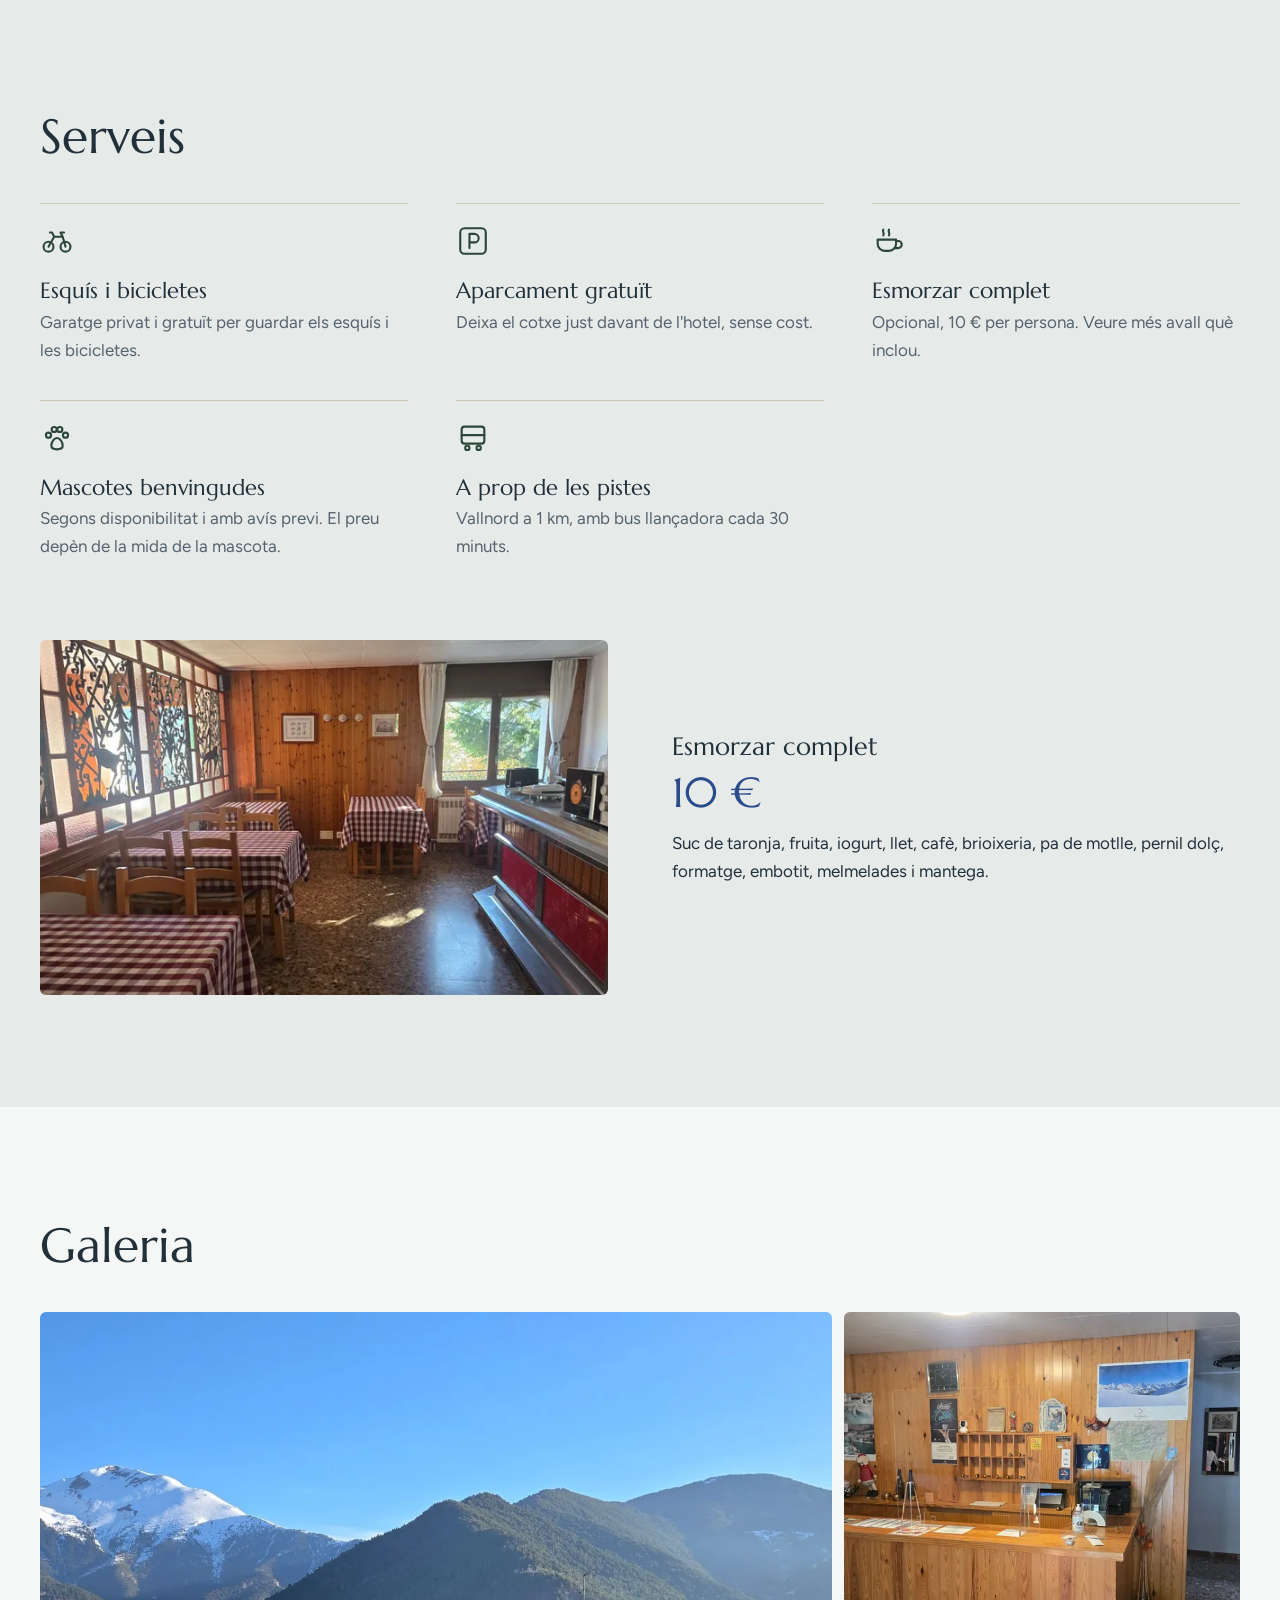
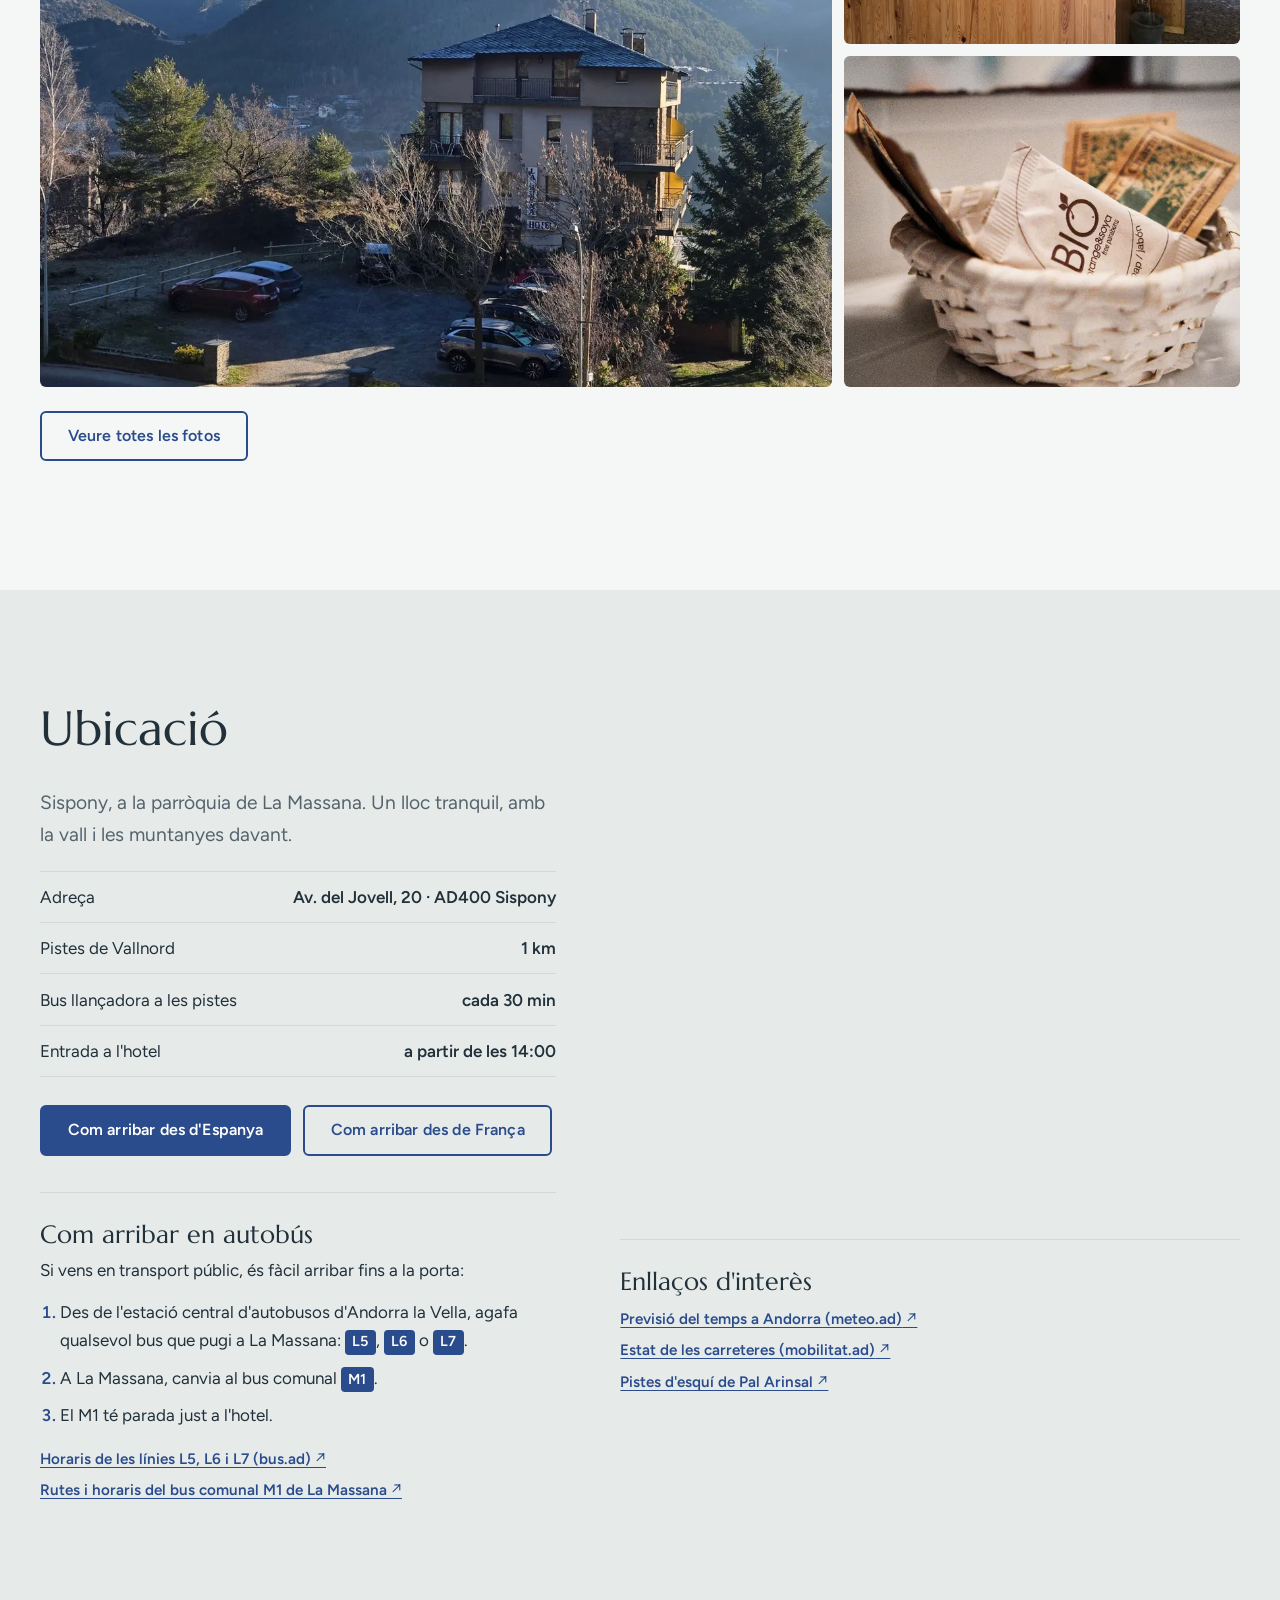
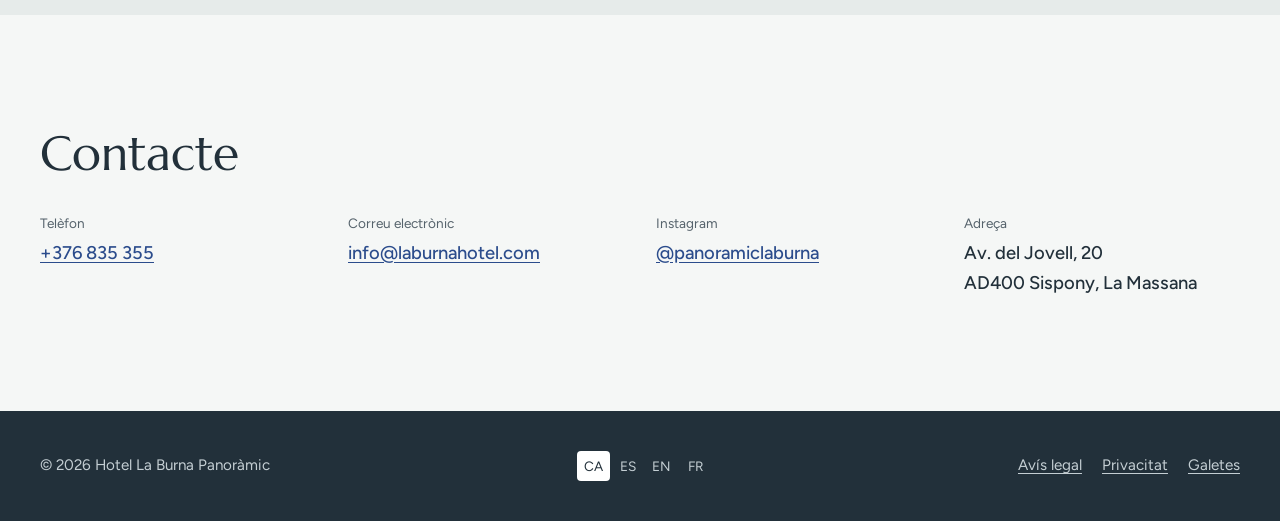
==== commit 5d6bb107: "Treu «familiar» i el bressol (4 idiomes): text del hero, títol de presentació, triple i targeta de s" ====
--- a/index.html
+++ b/index.html
@@ -3,8 +3,9 @@
 <head>
   <meta charset="UTF-8">
   <meta name="viewport" content="width=device-width, initial-scale=1">
-  <title>Hotel La Burna Panoràmic · Hotel familiar a Sispony, Andorra</title>
-  <meta name="description" content="Hotel familiar a Sispony (La Massana, Andorra). Habitacions dobles i triples, totes amb balcó i vistes a la muntanya. Aparcament gratuït i pistes de Vallnord a 1 km. Reserva directa.">
+  <title>Hotel La Burna Panoràmic · Hotel amb vistes panoràmiques a Sispony, Andorra</title>
+  <meta name="robots" content="index, follow, max-image-preview:large">
+  <meta name="description" content="Hotel amb vistes panoràmiques a Sispony (La Massana, Andorra). Habitacions dobles i triples, totes amb balcó i vistes a la muntanya. Aparcament gratuït i pistes de Vallnord a 1 km. Reserva directa.">
   <link rel="canonical" href="https://laburnahotel.com/">
 
   <!-- Versions d'idioma -->
@@ -16,10 +17,12 @@
 
   <meta property="og:type" content="website">
   <meta property="og:title" content="Hotel La Burna Panoràmic">
-  <meta property="og:description" content="Hotel familiar a Sispony, Andorra. Totes les habitacions amb balcó i vistes a la muntanya.">
+  <meta property="og:description" content="Hotel amb vistes panoràmiques a Sispony, Andorra. Totes les habitacions amb balcó i vistes a la muntanya.">
   <meta property="og:url" content="https://laburnahotel.com/">
   <meta property="og:locale" content="ca_ES">
-  <meta property="og:image" content="https://laburnahotel.com/assets/img/hero-hivern-1280.webp">
+  <meta property="og:image" content="https://laburnahotel.com/assets/img/og-laburna-1200x630.jpg">
+  <meta property="og:image:width" content="1200">
+  <meta property="og:image:height" content="630">
 
   <link rel="icon" href="/favicon.ico" sizes="48x48">
   <link rel="icon" href="/assets/img/icon-192.png" type="image/png" sizes="192x192">
@@ -27,7 +30,7 @@
   <link rel="preconnect" href="https://fonts.googleapis.com">
   <link rel="preconnect" href="https://fonts.gstatic.com" crossorigin>
   <link href="https://fonts.googleapis.com/css2?family=Figtree:wght@400;500;600&family=Marcellus&display=swap" rel="stylesheet">
-  <link rel="stylesheet" href="css/styles.css?v=8">
+  <link rel="stylesheet" href="css/styles.css?v=9">
   <link rel="preload" as="image" href="assets/img/hero-hivern-1920.webp" media="(min-width: 700px)">
   <script src="js/main.js?v=5" defer></script>
 
@@ -48,6 +51,8 @@
       "addressCountry": "AD"
     },
     "petsAllowed": true,
+    "image": ["https://laburnahotel.com/assets/img/hero-hivern-1920.webp", "https://laburnahotel.com/assets/img/hotel-vall-1400.webp", "https://laburnahotel.com/assets/img/doble-1200.webp", "https://laburnahotel.com/assets/img/triple-3llits-1200.webp"],
+    "logo": "https://laburnahotel.com/assets/img/icon-512.png",
     "sameAs": ["https://www.instagram.com/panoramiclaburna"]
   }
   </script>
@@ -104,7 +109,7 @@
       </div>
       <div class="container">
         <h1 class="hero__title" id="hero-title">Un balcó obert al Pirineu</h1>
-        <p class="hero__text">Hotel familiar a Sispony, a la parròquia de La Massana. Totes les habitacions tenen balcó i vistes a la muntanya.</p>
+        <p class="hero__text">Hotel amb vistes panoràmiques a Sispony, a la parròquia de La Massana. Totes les habitacions tenen balcó i vistes a la muntanya.</p>
         <!-- Cercador d'Octorate dins del hero, com a hotelaldosa.com -->
         <div class="hero__booking" id="reserves">
           <h2 class="visually-hidden">Consulta dates i preus</h2>
@@ -123,7 +128,7 @@
           <img src="assets/img/hotel-vall-1400.webp" srcset="assets/img/hotel-vall-800.webp 800w, assets/img/hotel-vall-1400.webp 1400w" sizes="(max-width: 860px) 100vw, 55vw" alt="L'hotel enmig dels avets, amb la vall de La Massana a la dreta" loading="lazy" width="1400" height="788">
         </div>
         <div>
-          <h2 id="hotel-title">Un hotel familiar, amb vistes</h2>
+          <h2 id="hotel-title">Un hotel amb vistes</h2>
           <p class="lead">A La Burna et despertes amb la vall de La Massana davant del balcó. Un hotel senzill i acollidor, a tocar de les pistes de Vallnord.</p>
           <ul class="intro__facts">
             <li>Habitacions dobles i triples, totes amb balcó</li>
@@ -155,7 +160,7 @@
               </ul>
               <details>
                 <summary>Més informació</summary>
-                <p>Per a parelles o dues persones. Segons la disponibilitat, la preparem amb un llit gran o amb dos llits junts. Bressol disponible.</p>
+                <p>Per a parelles o dues persones. Segons la disponibilitat, la preparem amb un llit gran o amb dos llits junts.</p>
               </details>
               <div class="card__actions">
                 <a class="button" href="https://book.octorate.com/octobook/site/reservation/calendar.xhtml?codice=336370&amp;room=346972&amp;lang=CA" target="_blank" rel="noopener">Reserva la doble</a>
@@ -176,7 +181,7 @@
               </ul>
               <details>
                 <summary>Més informació</summary>
-                <p>Pensada per a famílies i grups petits que vénen a esquiar o a caminar per la muntanya.</p>
+                <p>Pensada per a grups petits que vénen a esquiar o a caminar per la muntanya.</p>
               </details>
               <div class="card__actions">
                 <a class="button" href="https://book.octorate.com/octobook/site/reservation/calendar.xhtml?codice=336370&amp;room=347176&amp;lang=CA" target="_blank" rel="noopener">Reserva la triple</a>
@@ -248,11 +253,6 @@
             <svg viewBox="0 0 24 24" fill="none" stroke-width="1.5" stroke-linecap="round" stroke-linejoin="round" aria-hidden="true"><circle cx="6" cy="10" r="1.8"/><circle cx="10" cy="6" r="1.8"/><circle cx="14" cy="6" r="1.8"/><circle cx="18" cy="10" r="1.8"/><path d="M8 17.5c0-3 2-5.5 4-5.5s4 2.5 4 5.5c0 1.6-1.4 2.5-4 2.5s-4-.9-4-2.5z"/></svg>
             <h3>Mascotes benvingudes</h3>
             <p>Segons disponibilitat i amb avís previ. El preu depèn de la mida de la mascota.</p>
-          </li>
-          <li class="service">
-            <svg viewBox="0 0 24 24" fill="none" stroke-width="1.5" stroke-linecap="round" stroke-linejoin="round" aria-hidden="true"><path d="M3 18V9a2 2 0 0 1 2-2h4a2 2 0 0 1 2 2v3h8a2 2 0 0 1 2 2v4"/><path d="M3 15h18"/><circle cx="7" cy="10.5" r="1.3"/></svg>
-            <h3>Per a famílies</h3>
-            <p>Habitació triple amb tres llits individuals i bressol disponible per als més petits.</p>
           </li>
           <li class="service">
             <svg viewBox="0 0 24 24" fill="none" stroke-width="1.5" stroke-linecap="round" stroke-linejoin="round" aria-hidden="true"><rect x="4" y="4" width="16" height="12" rx="2"/><path d="M4 10h16"/><circle cx="8" cy="19" r="1.5"/><circle cx="16" cy="19" r="1.5"/></svg>
--- a/css/styles.css
+++ b/css/styles.css
@@ -80,7 +80,7 @@
 /* ---------- capçalera ---------- */
 .header {
   position: sticky; top: 0; z-index: 50;
-  background: rgba(245, 247, 246, .97);
+  background: #f5f7f6;
   border-bottom: 1px solid var(--linia);
 }
 .header__inner { display: flex; align-items: center; gap: 1.5rem; min-height: 72px; }
